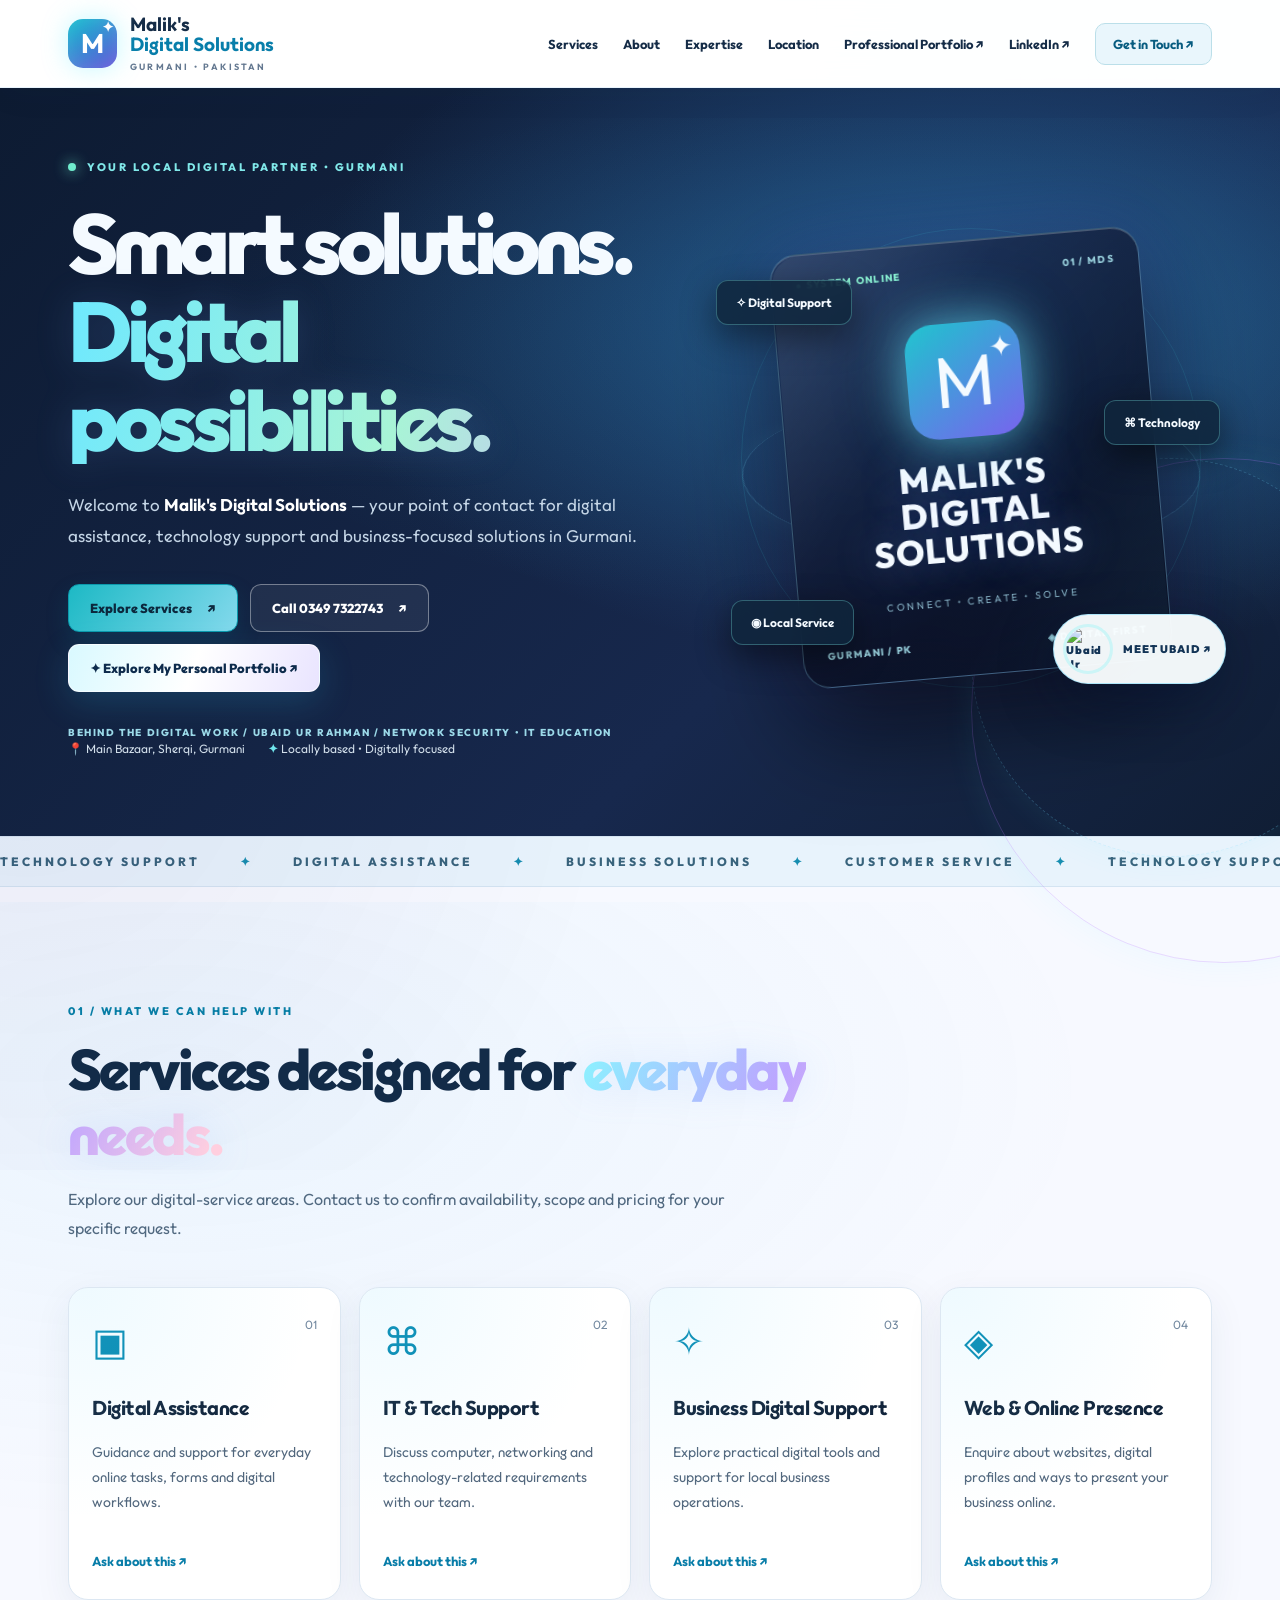
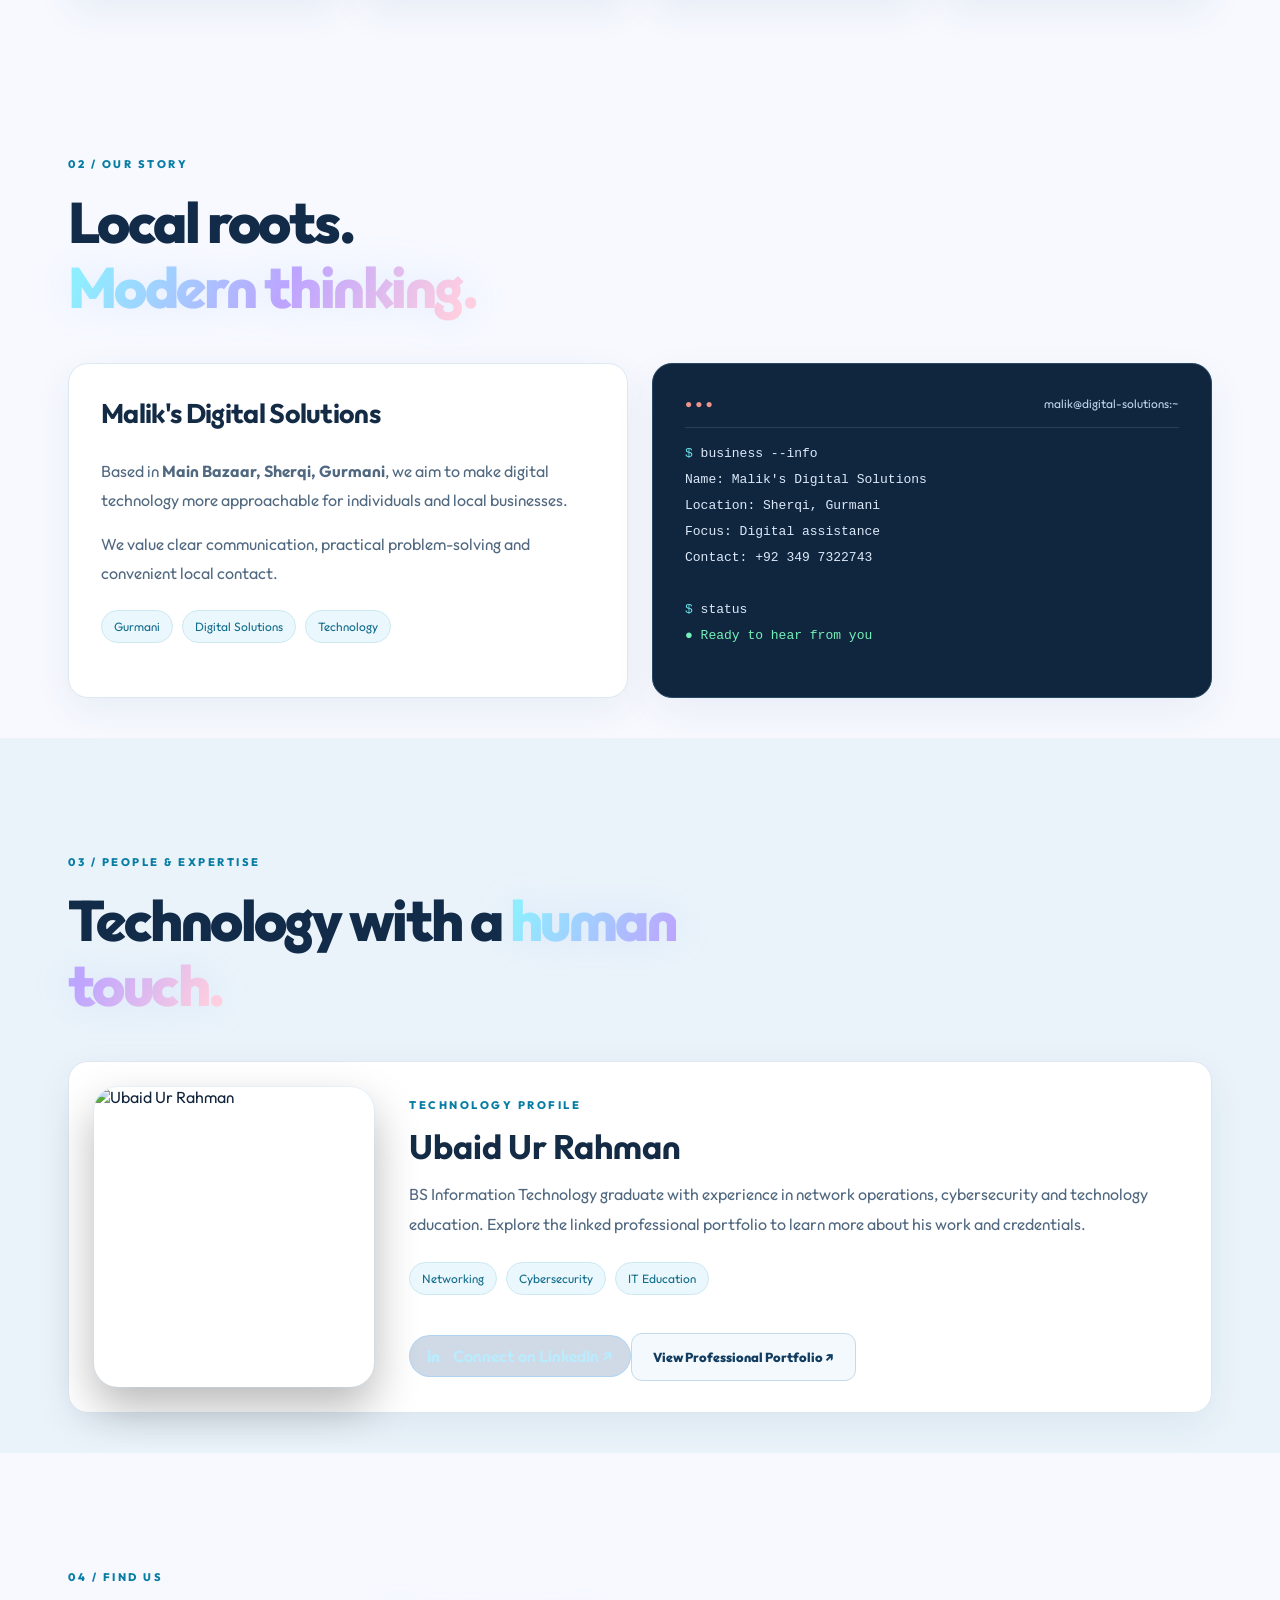
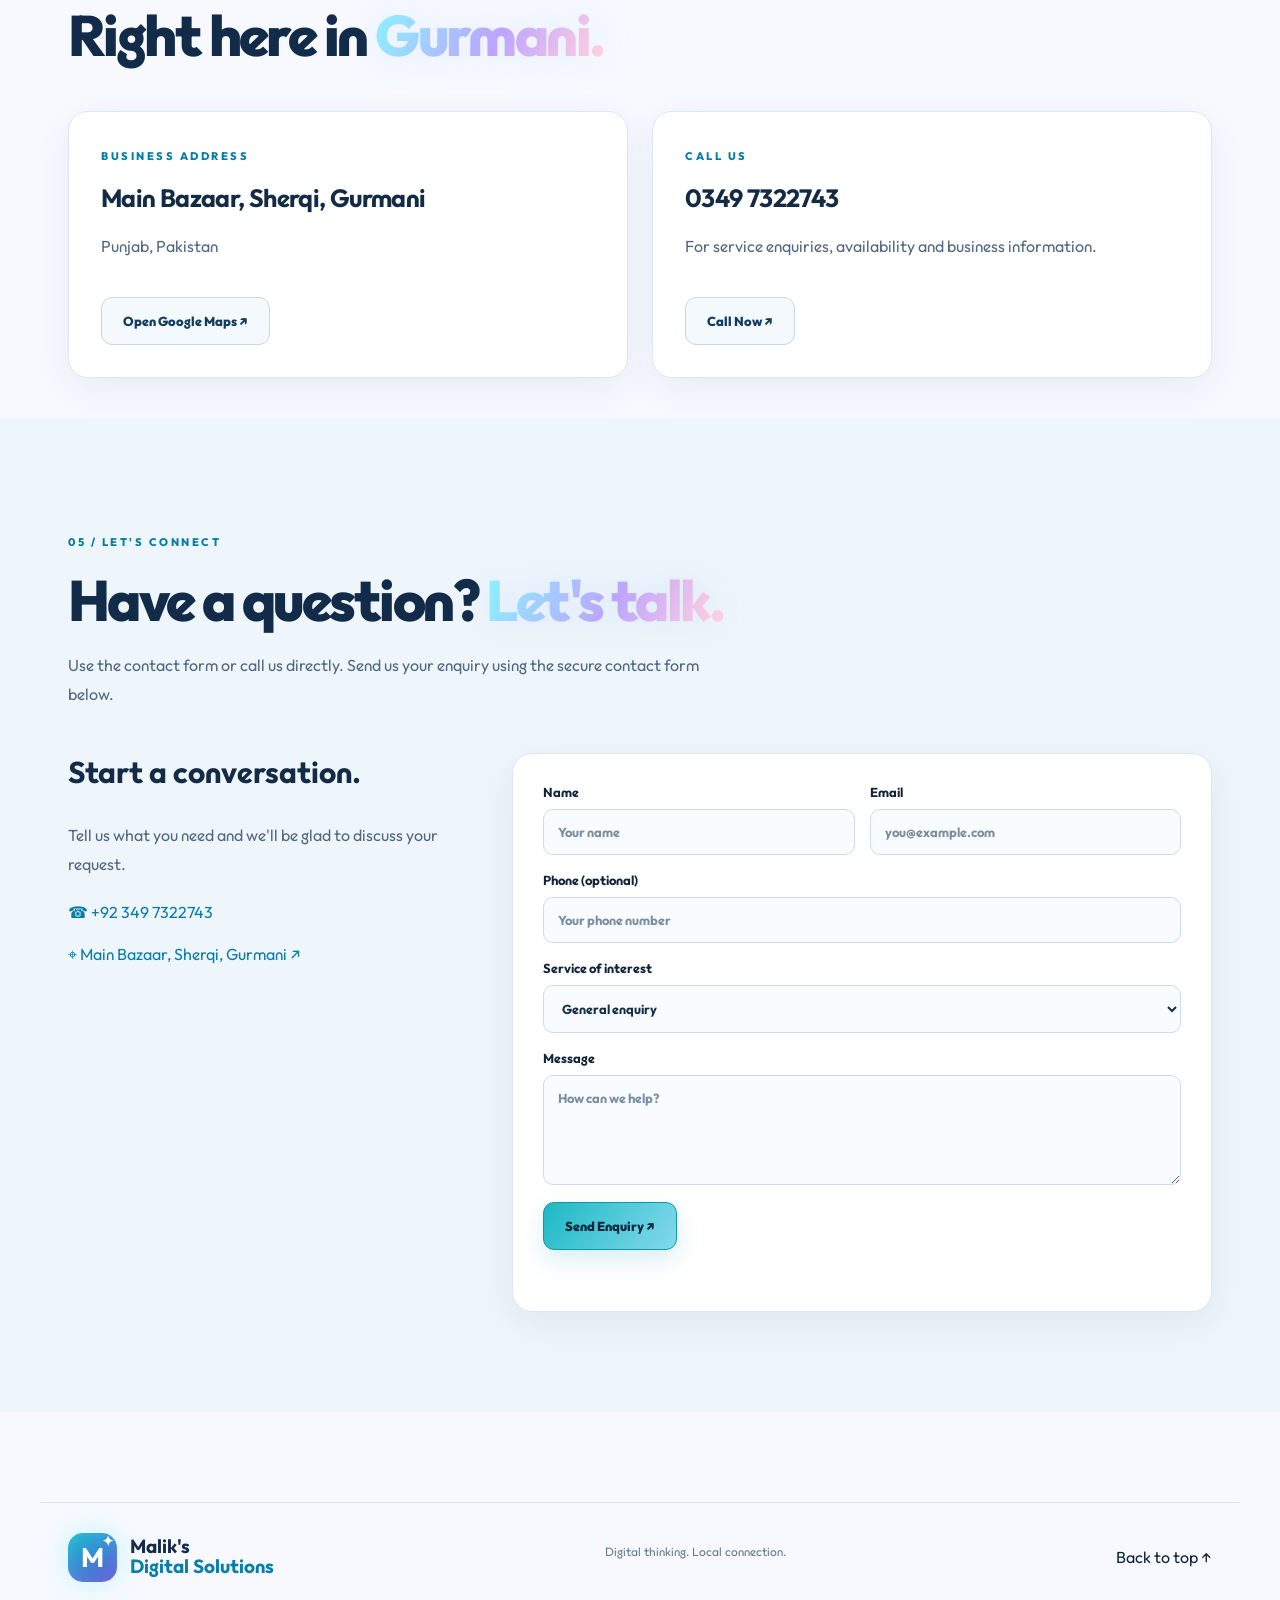
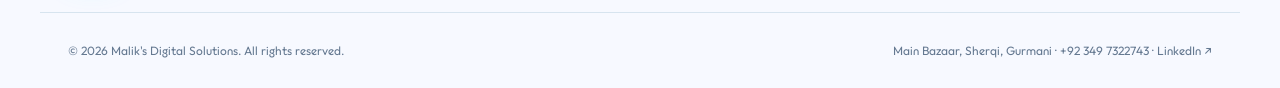
==== index.html @ e6561de6 "Add files via upload" ====
<!DOCTYPE html>
<html lang="en"><head><meta charset="utf-8"/><meta content="width=device-width,initial-scale=1" name="viewport"/><meta content="#07111e" name="theme-color"/><meta content="Malik’s Digital Solutions — digital services and technology support in Main Bazaar, Sherqi, Gurmani, Pakistan." name="description"/><title>Malik’s Digital Solutions | Gurmani</title><link href="https://fonts.googleapis.com" rel="preconnect"/><link crossorigin="" href="https://fonts.gstatic.com" rel="preconnect"/><link href="https://fonts.googleapis.com/css2?family=DM+Sans:wght@400;500;600;700;800&amp;family=Outfit:wght@400;500;600;700;800;900&amp;display=swap" rel="stylesheet"/><link href="style.css" rel="stylesheet"/><link as_="image" href="portfolio/assets/profile.jpg" rel="preload"/></head><body><canvas aria-hidden="true" id="particles"></canvas><div aria-hidden="true" class="glow"></div><header class="top"><a class="brand" href="#home"><span class="brand-icon">M<span>✦</span></span><span>Malik's <b>Digital Solutions</b><small>GURMANI • PAKISTAN</small></span></a><button aria-expanded="false" aria-label="Toggle menu" class="hamb">☰</button><nav id="nav"><a href="#services">Services</a><a href="#about">About</a><a href="#work">Expertise</a><a href="#location">Location</a><a href="portfolio/index.html">Professional Portfolio ↗</a><a href="https://www.linkedin.com/in/ubaid-malik-2ab36b353/" rel="noopener noreferrer" target="_blank">LinkedIn ↗</a><a class="navbutton" href="#contact">Get in Touch ↗</a></nav></header><main><section class="hero wrap" id="home"><div class="hero-copy reveal"><div class="eyebrow"><i></i> YOUR LOCAL DIGITAL PARTNER • GURMANI</div><h1>Smart solutions.<br/><em>Digital possibilities.</em></h1><p>Welcome to <strong>Malik's Digital Solutions</strong> — your point of contact for digital assistance, technology support and business-focused solutions in Gurmani.</p><div class="actions"><a class="btn primary" href="#services">Explore Services <span>↗</span></a><a class="btn secondary" href="tel:+923497322743">Call 0349 7322743 <span>↗</span></a><a class="btn portfolio-cta" href="portfolio/index.html">✦ Explore My Personal Portfolio ↗</a></div><div class="hero-portfolio-note">BEHIND THE DIGITAL WORK  /  UBAID UR RAHMAN  /  NETWORK SECURITY • IT EDUCATION</div><div class="hero-meta"><span><b>📍</b> Main Bazaar, Sherqi, Gurmani</span><span><b>✦</b> Locally based • Digitally focused</span></div></div><div class="visual reveal"><div aria-hidden="true" class="orbit orbit-a"></div><div aria-hidden="true" class="orbit orbit-b"></div><div aria-hidden="true" class="orbit orbit-c"></div><div class="orb orb-one"></div><div class="orb orb-two"></div><div class="holo tilt"><div class="holo-top"><span>● SYSTEM ONLINE</span><span>01 / MDS</span></div><div class="holo-center"><div class="holo-logo">M<span>✦</span></div><h2>MALIK'S<br/>DIGITAL<br/>SOLUTIONS</h2><p>CONNECT • CREATE • SOLVE</p></div><div class="holo-bottom"><span>GURMANI / PK</span><span>◈ DIGITAL FIRST</span></div></div><div class="float-chip chip-one">✧ Digital Support</div><div class="float-chip chip-two">⌘ Technology</div><div class="float-chip chip-three">◉ Local Service</div><a class="profile-float" href="portfolio/index.html"><img alt="Ubaid Ur Rahman — personal portfolio" src="portfolio/assets/profile.jpg"/><span>MEET UBAID  ↗</span></a></div></section><section aria-label="Focus areas" class="marquee"><div>TECHNOLOGY SUPPORT <span>✦</span> DIGITAL ASSISTANCE <span>✦</span> BUSINESS SOLUTIONS <span>✦</span> CUSTOMER SERVICE <span>✦</span> TECHNOLOGY SUPPORT <span>✦</span> DIGITAL ASSISTANCE <span>✦</span></div></section><section class="wrap section" id="services"><div class="section-head reveal"><span class="kicker">01 / WHAT WE CAN HELP WITH</span><h2>Services designed for <em>everyday needs.</em></h2><p>Explore our digital-service areas. Contact us to confirm availability, scope and pricing for your specific request.</p></div><div class="cards"><article class="glass card reveal tilt"><span class="service-icon">▣</span><span class="num">01</span><h3>Digital Assistance</h3><p>Guidance and support for everyday online tasks, forms and digital workflows.</p><a href="#contact">Ask about this ↗</a></article><article class="glass card reveal tilt"><span class="service-icon">⌘</span><span class="num">02</span><h3>IT &amp; Tech Support</h3><p>Discuss computer, networking and technology-related requirements with our team.</p><a href="#contact">Ask about this ↗</a></article><article class="glass card reveal tilt"><span class="service-icon">✧</span><span class="num">03</span><h3>Business Digital Support</h3><p>Explore practical digital tools and support for local business operations.</p><a href="#contact">Ask about this ↗</a></article><article class="glass card reveal tilt"><span class="service-icon">◈</span><span class="num">04</span><h3>Web &amp; Online Presence</h3><p>Enquire about websites, digital profiles and ways to present your business online.</p><a href="#contact">Ask about this ↗</a></article></div></section><section class="wrap section about" id="about"><div class="section-head reveal"><span class="kicker">02 / OUR STORY</span><h2>Local roots.<br/><em>Modern thinking.</em></h2></div><div class="about-grid"><div class="glass panel reveal"><h3>Malik's Digital Solutions</h3><p>Based in <strong>Main Bazaar, Sherqi, Gurmani</strong>, we aim to make digital technology more approachable for individuals and local businesses.</p><p>We value clear communication, practical problem-solving and convenient local contact.</p><div class="tags"><span>Gurmani</span><span>Digital Solutions</span><span>Technology</span></div></div><div class="glass terminal reveal"><div class="terminal-head"><span>● ● ●</span><span>malik@digital-solutions:~</span></div><pre><span>$</span> business --info
Name: Malik's Digital Solutions
Location: Sherqi, Gurmani
Focus: Digital assistance
Contact: +92 349 7322743

<span>$</span> status
<span class="green">● Ready to hear from you</span></pre></div></div></section><section class="wrap section" id="work"><div class="section-head reveal"><span class="kicker">03 / PEOPLE &amp; EXPERTISE</span><h2>Technology with a <em>human touch.</em></h2></div><div class="founder glass reveal"><div class="founder-photo"><img alt="Ubaid Ur Rahman" loading="lazy" src="portfolio/assets/profile.jpg"/></div><div><span class="kicker">TECHNOLOGY PROFILE</span><h3>Ubaid Ur Rahman</h3><p>BS Information Technology graduate with experience in network operations, cybersecurity and technology education. Explore the linked professional portfolio to learn more about his work and credentials.</p><div class="tags"><span>Networking</span><span>Cybersecurity</span><span>IT Education</span></div><a aria-label="Visit Ubaid Malik on LinkedIn" class="social-pill" href="https://www.linkedin.com/in/ubaid-malik-2ab36b353/" rel="noopener noreferrer" target="_blank">in <span>Connect on LinkedIn ↗</span></a><a class="btn secondary" href="portfolio/index.html">View Professional Portfolio ↗</a></div></div></section><section class="wrap section" id="location"><div class="section-head reveal"><span class="kicker">04 / FIND US</span><h2>Right here in <em>Gurmani.</em></h2></div><div class="location-grid"><div class="glass location-card reveal"><span class="kicker">BUSINESS ADDRESS</span><h3>Main Bazaar, Sherqi, Gurmani</h3><p>Punjab, Pakistan</p><a class="btn secondary" href="https://www.google.com/maps/search/?api=1&amp;query=Malik%27s+Digital+Solutions+Main+Bazaar+Sherqi+Gurmani" rel="noopener" target="_blank">Open Google Maps ↗</a></div><div class="glass location-card reveal"><span class="kicker">CALL US</span><h3>0349 7322743</h3><p>For service enquiries, availability and business information.</p><a class="btn secondary" href="tel:+923497322743">Call Now ↗</a></div></div></section><section class="wrap section" id="contact"><div class="section-head reveal"><span class="kicker">05 / LET'S CONNECT</span><h2>Have a question? <em>Let's talk.</em></h2><p>Use the contact form or call us directly. Send us your enquiry using the secure contact form below.</p></div><div class="contact-grid"><div class="contact-copy reveal"><h3>Start a conversation.</h3><p>Tell us what you need and we'll be glad to discuss your request.</p><a href="tel:+923497322743">☎ +92 349 7322743</a><a href="https://www.google.com/maps/search/?api=1&amp;query=Malik%27s+Digital+Solutions+Gurmani" rel="noopener" target="_blank">⌖ Main Bazaar, Sherqi, Gurmani ↗</a></div><form action="https://formspree.io/f/mnppjnwd" class="glass form reveal" id="contactForm" method="POST"><div class="form-grid"><label>Name<input maxlength="100" name="name" placeholder="Your name" required=""/></label><label>Email<input name="email" placeholder="you@example.com" required="" type="email"/></label></div><label>Phone (optional)<input autocomplete="tel" name="phone" placeholder="Your phone number" type="tel"/></label><label>Service of interest<select name="service"><option>General enquiry</option><option>Digital assistance</option><option>IT &amp; technology support</option><option>Business digital support</option><option>Web &amp; online presence</option></select></label><label>Message<textarea maxlength="5000" name="message" placeholder="How can we help?" required="" rows="5"></textarea></label><input autocomplete="off" class="trap" name="_gotcha" tabindex="-1"/><button class="btn primary" id="send" type="submit">Send Enquiry ↗</button><p aria-live="polite" id="status" role="status"></p></form></div></section></main><footer><div class="wrap footer-top"><a class="brand" href="#home"><span class="brand-icon">M<span>✦</span></span><span>Malik's <b>Digital Solutions</b></span></a><p>Digital thinking. Local connection.</p><a href="#home">Back to top ↑</a></div><div class="wrap footer-bottom"><span>© <span id="year"></span> Malik's Digital Solutions. All rights reserved.</span><span>Main Bazaar, Sherqi, Gurmani · +92 349 7322743 · <a href="https://www.linkedin.com/in/ubaid-malik-2ab36b353/" rel="noopener noreferrer" target="_blank">LinkedIn ↗</a></span></div></footer><script src="script.js"></script></body></html>
---- style.css ----
*{box-sizing:border-box}html{scroll-behavior:smooth}body{margin:0;background:#070e1a;color:#ecf6ff;font-family:'DM Sans',sans-serif;overflow-x:hidden}a{color:inherit;text-decoration:none}button,input,textarea,select{font:inherit}h1,h2,h3,p{margin-top:0}h1,h2,h3,.brand{font-family:'Space Grotesk',sans-serif}em{font-style:normal;color:#6ee8ee}::selection{background:#27bac7;color:#07111b}.wrap{max-width:1200px;margin:auto;padding-left:28px;padding-right:28px}#particles{position:fixed;inset:0;pointer-events:none;z-index:-1}.glow{position:fixed;inset:-30%;z-index:-2;pointer-events:none;background:radial-gradient(circle at 72% 30%,#1b527333,transparent 32%),radial-gradient(circle at 20% 70%,#3a287333,transparent 32%)}.top{height:88px;display:flex;align-items:center;justify-content:space-between;padding:0 max(28px,calc((100vw - 1144px)/2));position:sticky;top:0;z-index:20;background:#070e1be8;backdrop-filter:blur(18px);border-bottom:1px solid #ffffff12}.brand{display:flex;align-items:center;gap:13px;font-size:19px;line-height:1.05;font-weight:700}.brand b{display:block;color:#71e6ee}.brand small{display:block;font-size:9px;letter-spacing:2.2px;color:#91a5b6;margin-top:7px}.brand-icon{display:grid;place-items:center;position:relative;width:49px;height:49px;border-radius:15px;background:linear-gradient(145deg,#11bdce,#6355d9);font-size:27px;color:#fff;box-shadow:0 10px 32px #0bcbd533}.brand-icon span{position:absolute;right:3px;top:1px;font-size:14px}nav{display:flex;align-items:center;gap:25px;font-size:13px;font-weight:700;color:#c5d3e5}nav a:hover,.footer-top>a:hover{color:#70e6ed}.navbutton{background:#1b3649;padding:12px 17px;border:1px solid #3a6674;border-radius:10px}.hamb{display:none;background:transparent;border:1px solid #335064;color:#fff;padding:8px 12px;border-radius:8px}.hero{min-height:720px;display:grid;grid-template-columns:1.12fr .88fr;align-items:center;gap:50px;padding-top:72px;padding-bottom:80px;position:relative}.eyebrow,.kicker{font-size:11px;letter-spacing:2.5px;font-weight:800;color:#6fe2eb}.eyebrow{display:flex;align-items:center;gap:11px}.eyebrow i{height:8px;width:8px;background:#70edce;border-radius:50%;box-shadow:0 0 14px #70edce;animation:pulse 2s infinite}h1{font-size:clamp(48px,6vw,88px);line-height:1.05;letter-spacing:-4px;margin:25px 0}h1 em{display:inline-block;background:linear-gradient(90deg,#7ee9ed,#aa93ff);color:transparent;background-clip:text}.hero-copy>p{max-width:580px;font-size:17px;line-height:1.9;color:#aebdd0}.hero-copy strong{color:#e8faff}.actions{display:flex;gap:13px;flex-wrap:wrap;margin:32px 0}.btn{display:inline-flex;align-items:center;justify-content:center;gap:15px;padding:15px 21px;border-radius:11px;font-size:13px;font-weight:800;transition:.25s;cursor:pointer}.btn:hover{transform:translateY(-4px)}.primary{border:1px solid #51f0e9;background:linear-gradient(135deg,#53e5e8,#85b8ff);color:#061522;box-shadow:0 10px 30px #44e2ed24}.secondary{border:1px solid #44627d;background:#ffffff08;color:#e9f8ff}.hero-meta{display:flex;gap:23px;flex-wrap:wrap;font-size:12px;color:#9aafc2}.hero-meta b{color:#70e6ed}.visual{position:relative;min-height:515px;display:grid;place-items:center;perspective:1000px}.holo{width:min(370px,85%);min-height:435px;position:relative;z-index:2;background:linear-gradient(140deg,#173e52dd,#11182aee 60%,#1c2255aa);border:1px solid #75dce866;border-radius:27px;box-shadow:0 30px 90px #0009,0 0 80px #17c8db16,inset 0 0 50px #4bdce310;transform:rotate(-5deg);transition:transform .15s;overflow:hidden}.holo:after{content:'';position:absolute;inset:0;background:linear-gradient(110deg,transparent 20%,#ffffff08 45%,transparent 65%);pointer-events:none}.holo-top,.holo-bottom{display:flex;justify-content:space-between;padding:24px;font-size:10px;font-weight:800;letter-spacing:1.3px;color:#94cbd8}.holo-top span:first-child{color:#83efcf}.holo-center{text-align:center;padding:20px}.holo-logo{width:115px;height:115px;border-radius:28px;margin:0 auto 20px;background:linear-gradient(145deg,#1dc4ce,#7863ee);font-size:72px;display:grid;place-items:center;position:relative;box-shadow:0 0 60px #4ccbd544}.holo-logo span{position:absolute;font-size:29px;top:8px;right:7px}.holo-center h2{font-size:35px;line-height:1.03;letter-spacing:1px}.holo-center p{font-size:10px;letter-spacing:2.6px;color:#89b5c9}.holo-bottom{position:absolute;bottom:0;width:100%}.orb{position:absolute;width:460px;height:460px;border:1px solid #40d3df25;border-radius:50%;animation:spin 30s linear infinite}.orb-two{width:340px;height:340px;border-style:dashed;animation-direction:reverse}.float-chip{position:absolute;z-index:3;padding:14px 19px;border-radius:12px;border:1px solid #7ce9e54f;background:#10263cd9;backdrop-filter:blur(12px);font-size:12px;font-weight:700;box-shadow:0 12px 35px #0007;animation:float 5s ease-in-out infinite}.chip-one{left:-15px;top:80px}.chip-two{right:-8px;top:200px;animation-delay:1s}.chip-three{left:0;bottom:70px;animation-delay:2s}.marquee{overflow:hidden;background:#0e2733;border-top:1px solid #2a5a66;border-bottom:1px solid #2a5a66;white-space:nowrap;color:#a8d7dd}.marquee div{padding:17px 0;display:inline-block;font-size:12px;font-weight:800;letter-spacing:3px;animation:marquee 25s linear infinite}.marquee span{color:#72e3eb;margin:0 35px}.section{padding-top:112px;padding-bottom:40px;scroll-margin-top:95px}.section-head{max-width:760px;margin-bottom:43px}.section-head h2{font-size:clamp(34px,4.6vw,57px);line-height:1.14;letter-spacing:-2px;margin:18px 0}.section-head>p,.panel p,.founder p,.location-card p,.contact-copy p{color:#a9bdd1;line-height:1.85}.glass{background:linear-gradient(145deg,#17273bba,#0e192bcf);border:1px solid #ffffff17;box-shadow:0 14px 50px #0004;border-radius:20px}.cards{display:grid;grid-template-columns:repeat(4,1fr);gap:18px}.card{padding:29px 23px;min-height:290px;transition:transform .2s,border-color .2s}.card:hover{border-color:#64e2e8aa}.service-icon{font-size:38px;color:#6ee4ea}.num{float:right;color:#648094;font-size:12px}.card h3{margin-top:30px;font-size:20px}.card p{color:#a5b9ca;font-size:14px;line-height:1.75;min-height:96px}.card a{color:#7ce4ed;font-size:13px;font-weight:700}.about-grid,.location-grid,.contact-grid{display:grid;grid-template-columns:1fr 1fr;gap:24px}.panel,.terminal,.location-card{padding:32px}.panel h3{font-size:27px}.tags{display:flex;gap:9px;flex-wrap:wrap;margin:22px 0}.tags span{padding:8px 12px;background:#4bcfd014;border:1px solid #51d7d72a;border-radius:99px;color:#8de3e7;font-size:12px}.terminal{overflow:hidden}.terminal-head{display:flex;justify-content:space-between;color:#90b1c4;font-size:12px;border-bottom:1px solid #ffffff1c;padding-bottom:16px}.terminal-head span:first-child{color:#ed938c}.terminal pre{white-space:pre-wrap;font-size:13px;line-height:2;color:#c2d2e2}.terminal pre span{color:#67dfe6}.terminal pre .green{color:#75f0b8}.founder{display:grid;grid-template-columns:280px 1fr;gap:35px;padding:25px;align-items:center}.founder-photo{height:300px;border-radius:15px;overflow:hidden}.founder-photo img{width:100%;height:100%;object-fit:cover;object-position:center 28%}.founder h3{font-size:34px;margin:12px 0}.founder .btn{margin-top:12px}.location-card h3{font-size:25px;margin:18px 0}.location-card .btn{margin-top:20px}.contact-grid{grid-template-columns:.75fr 1.25fr}.contact-copy h3{font-size:30px}.contact-copy a{display:block;color:#85e7eb;margin:22px 0;overflow-wrap:anywhere}.form{padding:30px}.form-grid{display:grid;grid-template-columns:1fr 1fr;gap:15px}.form label{display:block;font-size:13px;font-weight:700;margin-bottom:17px}.form input,.form select,.form textarea{display:block;width:100%;background:#0a1727;border:1px solid #395066;border-radius:10px;color:#fff;padding:14px;margin-top:9px;outline:none}.form input:focus,.form select:focus,.form textarea:focus{border-color:#70e5eb}.form .trap{display:none}#status{font-size:13px;color:#8fe9e6;min-height:18px}.footer-top,.footer-bottom{display:flex;justify-content:space-between;align-items:center;gap:25px;padding-top:30px;padding-bottom:30px}.footer-top{margin-top:90px;border-top:1px solid #ffffff20}.footer-top p,.footer-bottom{font-size:12px;color:#8ea2b8}.footer-bottom{border-top:1px solid #ffffff12}.reveal{opacity:0;transform:translateY(28px);transition:opacity .8s,transform .8s}.reveal.visible{opacity:1;transform:translateY(0)}@keyframes pulse{50%{opacity:.4;box-shadow:0 0 25px #6ef}}@keyframes spin{to{transform:rotate(360deg)}}@keyframes float{50%{transform:translateY(-16px)}}@keyframes marquee{to{transform:translateX(-50%)}}@media(max-width:1080px){nav{gap:13px;font-size:12px}.cards{grid-template-columns:repeat(2,1fr)}.hero{gap:20px}.hero h1{font-size:60px}}@media(max-width:780px){.top{height:75px;padding:0 20px}.hamb{display:block}nav{display:none;position:absolute;top:75px;left:0;right:0;background:#0b1a2b;padding:22px;flex-direction:column;align-items:stretch;border-bottom:1px solid #3b5a6b}nav.open{display:flex}.hero{grid-template-columns:1fr;padding-top:60px;min-height:auto}.hero h1{font-size:clamp(44px,10vw,65px);letter-spacing:-2px}.visual{min-height:500px}.about-grid,.contact-grid,.location-grid{grid-template-columns:1fr}.founder{grid-template-columns:1fr}.founder-photo{max-width:360px}.footer-top,.footer-bottom{flex-wrap:wrap}.section{padding-top:85px}.float-chip{font-size:10px}}@media(max-width:480px){.wrap{padding-left:19px;padding-right:19px}.cards,.form-grid{grid-template-columns:1fr}.hero{padding-bottom:30px}.visual{min-height:420px}.holo{min-height:365px}.holo-logo{height:85px;width:85px;font-size:50px}.holo-center h2{font-size:29px}.orb{width:320px;height:320px}.orb-two{width:260px;height:260px}.float-chip{padding:9px}.chip-one{left:0}.chip-two{right:0}.section-head h2{letter-spacing:-1px}.form{padding:20px}}@media(prefers-reduced-motion:reduce){*,*:before,*:after{animation:none!important;scroll-behavior:auto!important;transition:none!important}.reveal{opacity:1;transform:none}}
/* 2026 visual refinement: luminous depth, fluid type, accessible motion */
:root{--electric:#5cf5ff;--violet:#a48bff;--gold:#ffd79c}
html{scroll-padding-top:100px}body{background:radial-gradient(ellipse 85% 50% at 52% -15%,#24386b 0%,transparent 75%),radial-gradient(ellipse 40% 35% at 100% 25%,#1c1643 0%,transparent 95%),#050915;color:#eaf4ff;font-family:'DM Sans',sans-serif;overflow-x:hidden}
body:before{content:'';position:fixed;inset:0;pointer-events:none;z-index:-1;opacity:.24;background-image:linear-gradient(rgba(122,170,255,.12) 1px,transparent 1px),linear-gradient(90deg,rgba(122,170,255,.12) 1px,transparent 1px);background-size:68px 68px;mask-image:linear-gradient(to bottom,#000,transparent 92%)}
h1,h2,h3,.brand{font-family:'Outfit','Space Grotesk',sans-serif}h1,h2{font-weight:800;letter-spacing:-.055em}.hero h1{font-size:clamp(3.3rem,6.6vw,7rem);line-height:1.02}.hero h1 em,.section-head h2 em{background:linear-gradient(115deg,#8eeeff 5%,#bda4ff 54%,#ffcfdf 95%);background-clip:text;-webkit-background-clip:text;color:transparent;font-style:normal;filter:drop-shadow(0 0 18px rgba(112,167,255,.16))}
.top{background:rgba(6,10,27,.67);border-bottom:1px solid rgba(176,210,255,.13);backdrop-filter:blur(26px);-webkit-backdrop-filter:blur(26px)}.brand-icon{box-shadow:0 0 26px rgba(90,237,255,.35),inset 0 0 18px rgba(255,255,255,.12)}
.glass,.holo{background:linear-gradient(145deg,rgba(30,43,83,.68),rgba(8,13,33,.82) 68%);border:1px solid rgba(178,202,255,.19);box-shadow:0 24px 80px rgba(0,0,0,.33),inset 0 1px rgba(255,255,255,.1);backdrop-filter:blur(20px)}
.holo{position:relative;transform-style:preserve-3d;box-shadow:0 42px 100px rgba(0,0,0,.6),0 0 80px rgba(105,82,240,.17),inset 0 1px rgba(255,255,255,.22);border:1px solid rgba(148,224,255,.33)}.holo:after{content:'';position:absolute;inset:1px;border-radius:inherit;pointer-events:none;background:linear-gradient(125deg,rgba(255,255,255,.09),transparent 35%,transparent 68%,rgba(111,240,255,.06))}.holo-logo{filter:drop-shadow(0 0 20px rgba(107,222,255,.55))}.holo-center h2{text-shadow:0 0 40px rgba(127,169,255,.35)}
.visual{isolation:isolate;perspective:1000px}.orbit{position:absolute;left:50%;top:50%;width:min(93%,510px);aspect-ratio:1;border:1px solid rgba(115,219,255,.24);border-radius:50%;pointer-events:none;z-index:-1;box-shadow:0 0 32px rgba(92,245,255,.07);animation:orbit-spin 22s linear infinite}.orbit-a{transform:translate(-50%,-50%) rotateX(70deg) rotate(-25deg)}.orbit-b{width:min(105%,600px);border-color:rgba(179,125,255,.25);animation-duration:31s;animation-direction:reverse}.orbit-c{width:min(83%,450px);border-style:dashed;animation-duration:17s}@keyframes orbit-spin{from{rotate:0deg}to{rotate:360deg}}
.btn,.navbutton{transition:transform .25s ease,box-shadow .25s ease,background .25s ease}.btn:hover,.navbutton:hover{transform:translateY(-4px);box-shadow:0 16px 38px rgba(81,154,255,.26)}.btn.primary{background:linear-gradient(110deg,#6defff,#9297ff 55%,#b78cff);color:#071020;font-weight:800;box-shadow:0 12px 36px rgba(109,188,255,.25)}
.card{position:relative;overflow:hidden;transition:transform .35s ease,border-color .35s ease,box-shadow .35s ease}.card:before{content:'';position:absolute;inset:0;pointer-events:none;background:radial-gradient(circle at 5% 0%,rgba(120,215,255,.12),transparent 57%)}.card:hover{border-color:rgba(117,224,255,.52);box-shadow:0 30px 70px rgba(4,8,28,.65),0 0 36px rgba(102,181,255,.12)}
.founder-photo{overflow:hidden;border-radius:24px;box-shadow:0 0 0 1px rgba(183,221,255,.25),0 20px 45px rgba(0,0,0,.28)}.founder-photo img{object-fit:cover;object-position:center 22%;transition:transform .6s ease}.founder-photo:hover img{transform:scale(1.055)}.social-pill{display:inline-flex;align-items:center;gap:13px;margin:18px 0 0;padding:10px 17px;border-radius:99px;border:1px solid rgba(135,202,255,.45);color:#b8ecff;text-decoration:none;background:rgba(24,72,135,.2);font-weight:800}.social-pill span{font-weight:600}.social-pill:hover{background:rgba(44,104,178,.34);box-shadow:0 0 28px rgba(77,160,255,.2)}
input,select,textarea{transition:border-color .2s ease,box-shadow .2s ease}input:focus-visible,select:focus-visible,textarea:focus-visible{outline:2px solid #86dfff;outline-offset:2px;box-shadow:0 0 0 5px rgba(97,189,255,.12)}a:focus-visible,button:focus-visible{outline:2px solid #9ef4ff;outline-offset:4px}::selection{background:#a6a0ff;color:#050915}
@media(max-width:760px){.hero h1{font-size:clamp(3rem,10vw,4.9rem)}.orbit{width:90%}.hero{overflow:hidden}.social-pill{margin-bottom:12px}}@media(prefers-reduced-motion:reduce){.orbit{animation:none!important}}

/* HYBRID EDITION — warm daylight surfaces + midnight-blue depth */
:root{color-scheme:light;--ink:#11243b;--paper:#f7f9ff;--muted-ink:#52677f;--accent:#087eaa}
body{background:#f7f9ff;color:var(--ink);font-family:'Outfit','DM Sans',sans-serif}
.top{background:rgba(255,255,255,.94);border-bottom:1px solid #dbe7f2;box-shadow:0 8px 35px #1734520a;backdrop-filter:blur(10px)}
.brand,.top nav{color:#152c47}.brand b{color:#087eaa}.brand small{color:#657991}
.top nav a:hover{color:#087eaa}.navbutton{background:#e9f6fc;border-color:#bbdfe9;color:#075c80}
.hero{color:#f4faff;background:radial-gradient(ellipse at 75% 30%,#23568b 0%,transparent 48%),linear-gradient(135deg,#0d1b32,#17284d 65%,#101e35);max-width:none;padding-left:max(28px,calc((100vw - 1144px)/2));padding-right:max(28px,calc((100vw - 1144px)/2));isolation:isolate}
.hero-copy>p{color:#c4d5e6}.hero-copy strong{color:#fff}.hero-meta{color:#d1deea}.eyebrow{color:#80e8e9}
.hero h1{letter-spacing:-.055em}.hero h1 em{background-image:linear-gradient(95deg,#8ef4e6,#c7b4ff);background-clip:text}
.hero .secondary{color:#fff;background:#ffffff10;border-color:#ffffff60}
#particles{opacity:.22;z-index:0}.glow{opacity:.3;z-index:0}.hero>*{z-index:1}
.marquee{background:#e8f3fc;border-color:#d4e4f2;color:#38637c}.marquee span{color:#168db0}
.section-head h2{color:#122b48;letter-spacing:-.045em}.section-head em{color:#087eaa}.kicker{color:#077da5}
.section-head>p,.panel p,.founder p,.location-card p,.contact-copy p{color:#516980}
.glass{background:#fff;border:1px solid #dce7f2;box-shadow:0 14px 40px #213e6310}
.card{box-shadow:0 12px 35px #1c466211}.card:hover{border-color:#3fb4d0}.card p{color:#52677d}.card a,.contact-copy a{color:#087da8}.num{color:#7389a0}.service-icon{color:#078bb2}
.panel h3,.founder h3,.location-card h3,.contact-copy h3{color:#142b45}
.tags span{background:#eaf7fc;border-color:#cce9f2;color:#126c8b}
.terminal{background:#10263f;border-color:#274863}.terminal pre{color:#dceafa}.terminal-head{color:#bdd4e9}
#work{background:#eaf3fa;max-width:none;padding-left:max(28px,calc((100vw - 1144px)/2));padding-right:max(28px,calc((100vw - 1144px)/2))}
#contact{background:#eef5fb;max-width:none;padding-left:max(28px,calc((100vw - 1144px)/2));padding-right:max(28px,calc((100vw - 1144px)/2));padding-bottom:100px}
.form input,.form select,.form textarea{background:#f9fcff;border-color:#cbdce9;color:#132d47}.form input::placeholder,.form textarea::placeholder{color:#7b8ea1}.form input:focus,.form textarea:focus,.form select:focus{border-color:#008ab5;box-shadow:0 0 0 3px #0ba1cf18}
.btn.primary{background:linear-gradient(125deg,#1db9c5,#83d9ec);border-color:#0b99ac;color:#0c283d;box-shadow:0 10px 25px #078ea826}
.btn.secondary{background:#f3f9fd;color:#123d60;border-color:#c6d9e8}.hero .btn.secondary{color:#fff;background:#ffffff10;border-color:#ffffff60}
.footer-top{border-color:#d7e4ef}.footer-top p,.footer-bottom{color:#657991}.footer-bottom{border-color:#d7e4ef}
.reveal{transition-duration:.5s}.holo,.float-chip{will-change:transform}
@media(max-width:780px){nav{background:#fff;border-color:#dbe7f2;color:#172c44;box-shadow:0 20px 35px #12263b20}.hamb{color:#12304a;border-color:#b6cfe1}.hero,#work,#contact{padding-left:20px;padding-right:20px}}
@media(prefers-reduced-motion:reduce){.reveal{opacity:1;transform:none}}

/* Premium hybrid 2026 polish — fast CSS-first effects */
:root{--lux-navy:#07162d;--lux-blue:#1265d8;--lux-mint:#5eead4;--lux-white:#f7fbff}
html{scroll-behavior:smooth}body{font-feature-settings:"ss01" on;-webkit-font-smoothing:antialiased}
.top{backdrop-filter:blur(18px);-webkit-backdrop-filter:blur(18px);border-bottom:1px solid rgba(125,188,242,.17)}
.hero{position:relative;isolation:isolate}.hero::before{content:"";position:absolute;inset:4% -5% auto;min-height:78%;z-index:-1;pointer-events:none;background:radial-gradient(ellipse at 72% 40%,rgba(49,194,232,.13),transparent 55%)}
.hero h1{letter-spacing:-.065em;line-height:1.045}.hero h1 em{background:linear-gradient(105deg,#6de8ff,#a8f4d6 55%,#d2b4ff);background-clip:text;-webkit-background-clip:text;color:transparent}
.hero-copy>p{max-width:570px;line-height:1.85}.actions{flex-wrap:wrap;gap:12px}.portfolio-cta{background:linear-gradient(110deg,#d9f9ff,#fff,#e9e4ff)!important;color:#0d2b4c!important;border:1px solid rgba(255,255,255,.65)!important;box-shadow:0 10px 35px rgba(46,192,241,.18);font-weight:800}
.portfolio-cta:hover{transform:translateY(-4px);box-shadow:0 17px 44px rgba(62,195,242,.28)}
.hero-portfolio-note{margin-top:18px;font-size:10px;font-weight:800;letter-spacing:.16em;color:#9bd9e8;line-height:1.7}
.profile-float{position:absolute;right:-3%;bottom:6%;display:flex;align-items:center;gap:10px;padding:9px 15px 9px 9px;background:rgba(250,254,255,.96);border:1px solid rgba(158,227,251,.8);border-radius:99px;box-shadow:0 18px 55px rgba(0,18,46,.35);z-index:6;color:#133456;font-size:11px;font-weight:900;letter-spacing:.08em;text-decoration:none;transition:transform .3s ease,box-shadow .3s ease}
.profile-float:hover{transform:translateY(-7px) rotate(-2deg);box-shadow:0 25px 60px rgba(12,99,158,.3)}.profile-float img{width:50px;height:50px;object-fit:cover;object-position:center 30%;border-radius:50%;border:3px solid #ccf5f7}
.section{scroll-margin-top:100px}.section-head h2{letter-spacing:-.045em}.section-head p{max-width:670px;line-height:1.85}
#services,#work,#contact{position:relative}#services:before,#work:before{content:"";position:absolute;inset:2% -5%;z-index:-1;background:radial-gradient(ellipse at 15% 25%,rgba(76,191,239,.065),transparent 58%);pointer-events:none}
.card,.panel,.location-card,.founder,.form{transition:transform .35s ease,box-shadow .35s ease,border-color .35s ease;box-shadow:0 12px 38px rgba(20,55,88,.065)}
.card:hover,.location-card:hover{transform:translateY(-8px);box-shadow:0 22px 54px rgba(17,74,116,.14);border-color:rgba(55,166,224,.38)}
.card h3,.panel h3,.location-card h3{letter-spacing:-.025em}.card p,.panel p,.location-card p{line-height:1.8}
input,textarea,select{transition:border-color .2s,box-shadow .2s}input:focus,textarea:focus,select:focus{outline:2px solid #58c9ed;outline-offset:2px}
.btn{transition:transform .22s,box-shadow .22s,background .22s}.btn:hover{transform:translateY(-3px)}
@media(max-width:900px){.profile-float{right:0;bottom:1%}.hero-portfolio-note{max-width:500px}}
@media(max-width:600px){.hero h1{letter-spacing:-.045em}.profile-float{right:1%;bottom:2%;padding:6px 10px 6px 6px;font-size:9px}.profile-float img{width:38px;height:38px}.hero-portfolio-note{font-size:9px;letter-spacing:.08em}}
@media(prefers-reduced-motion:reduce){*,*:before,*:after{animation-duration:.01ms!important;transition-duration:.01ms!important;scroll-behavior:auto!important}}
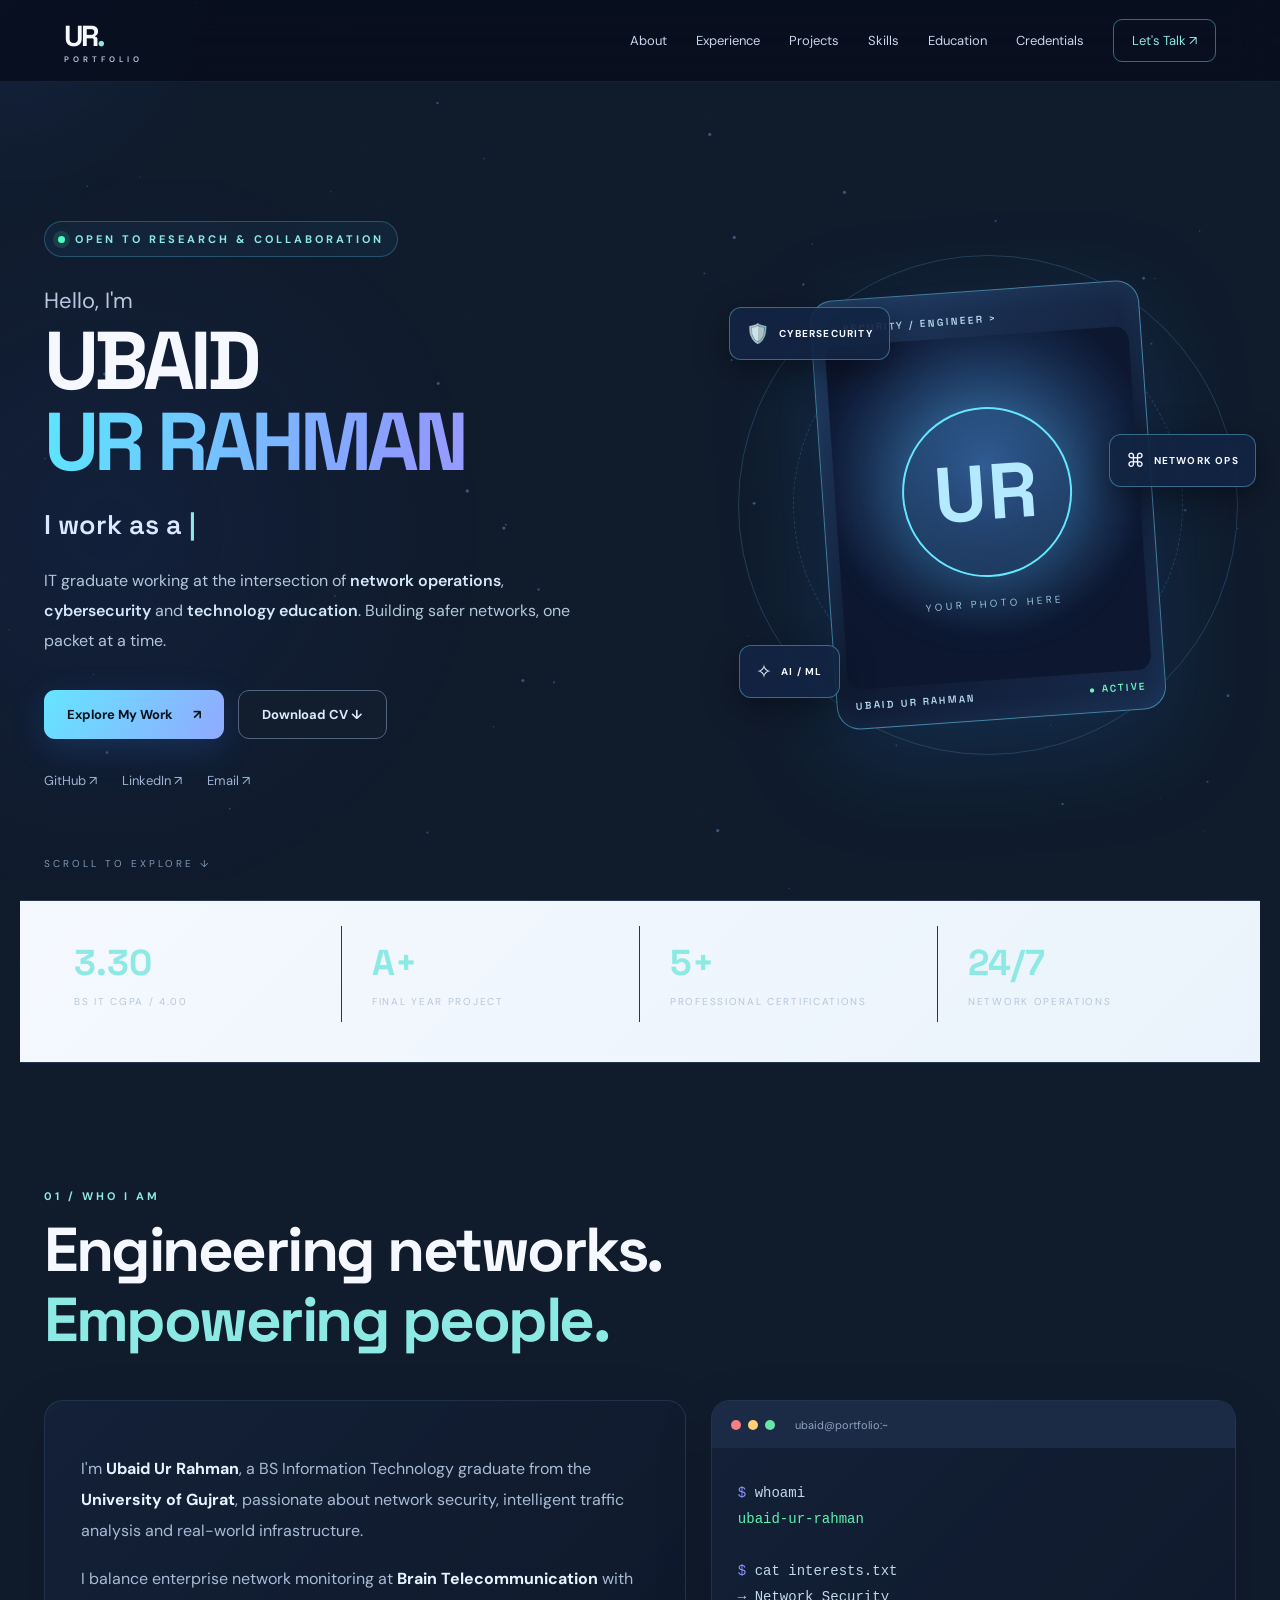
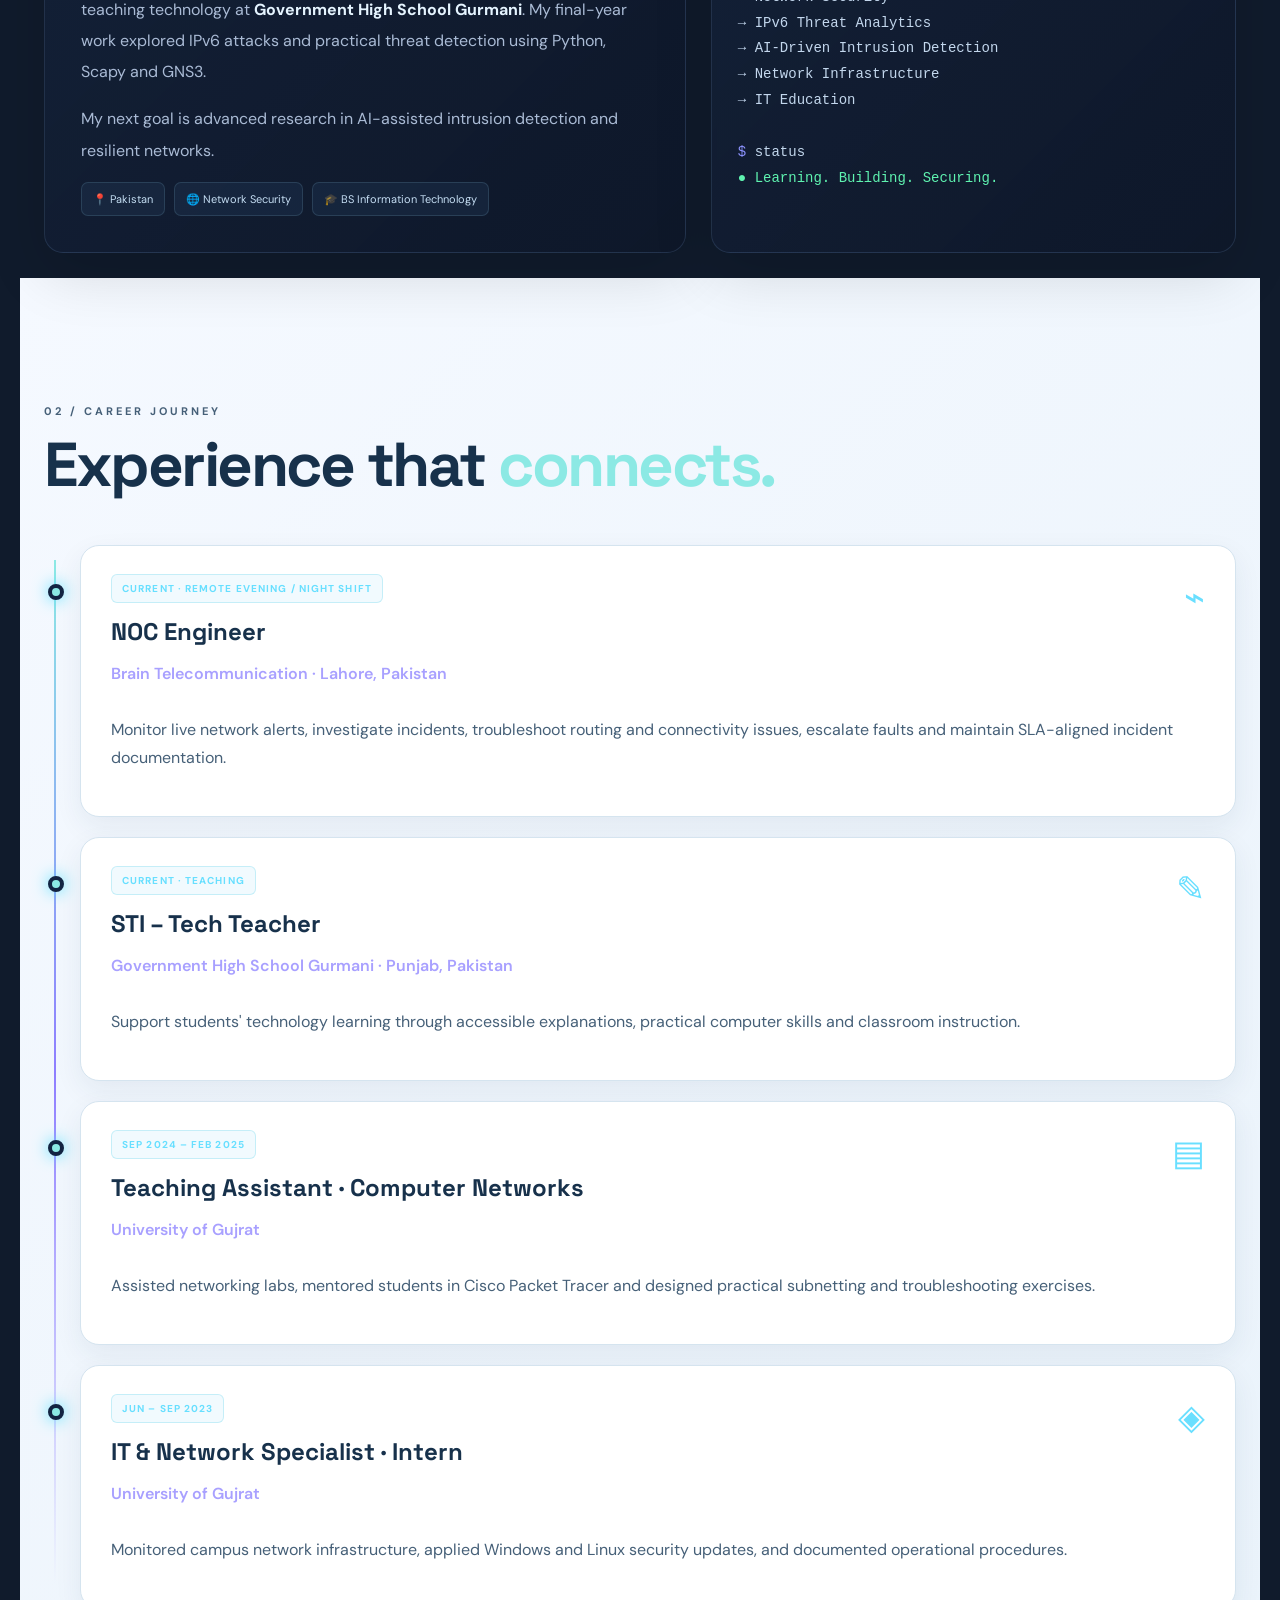
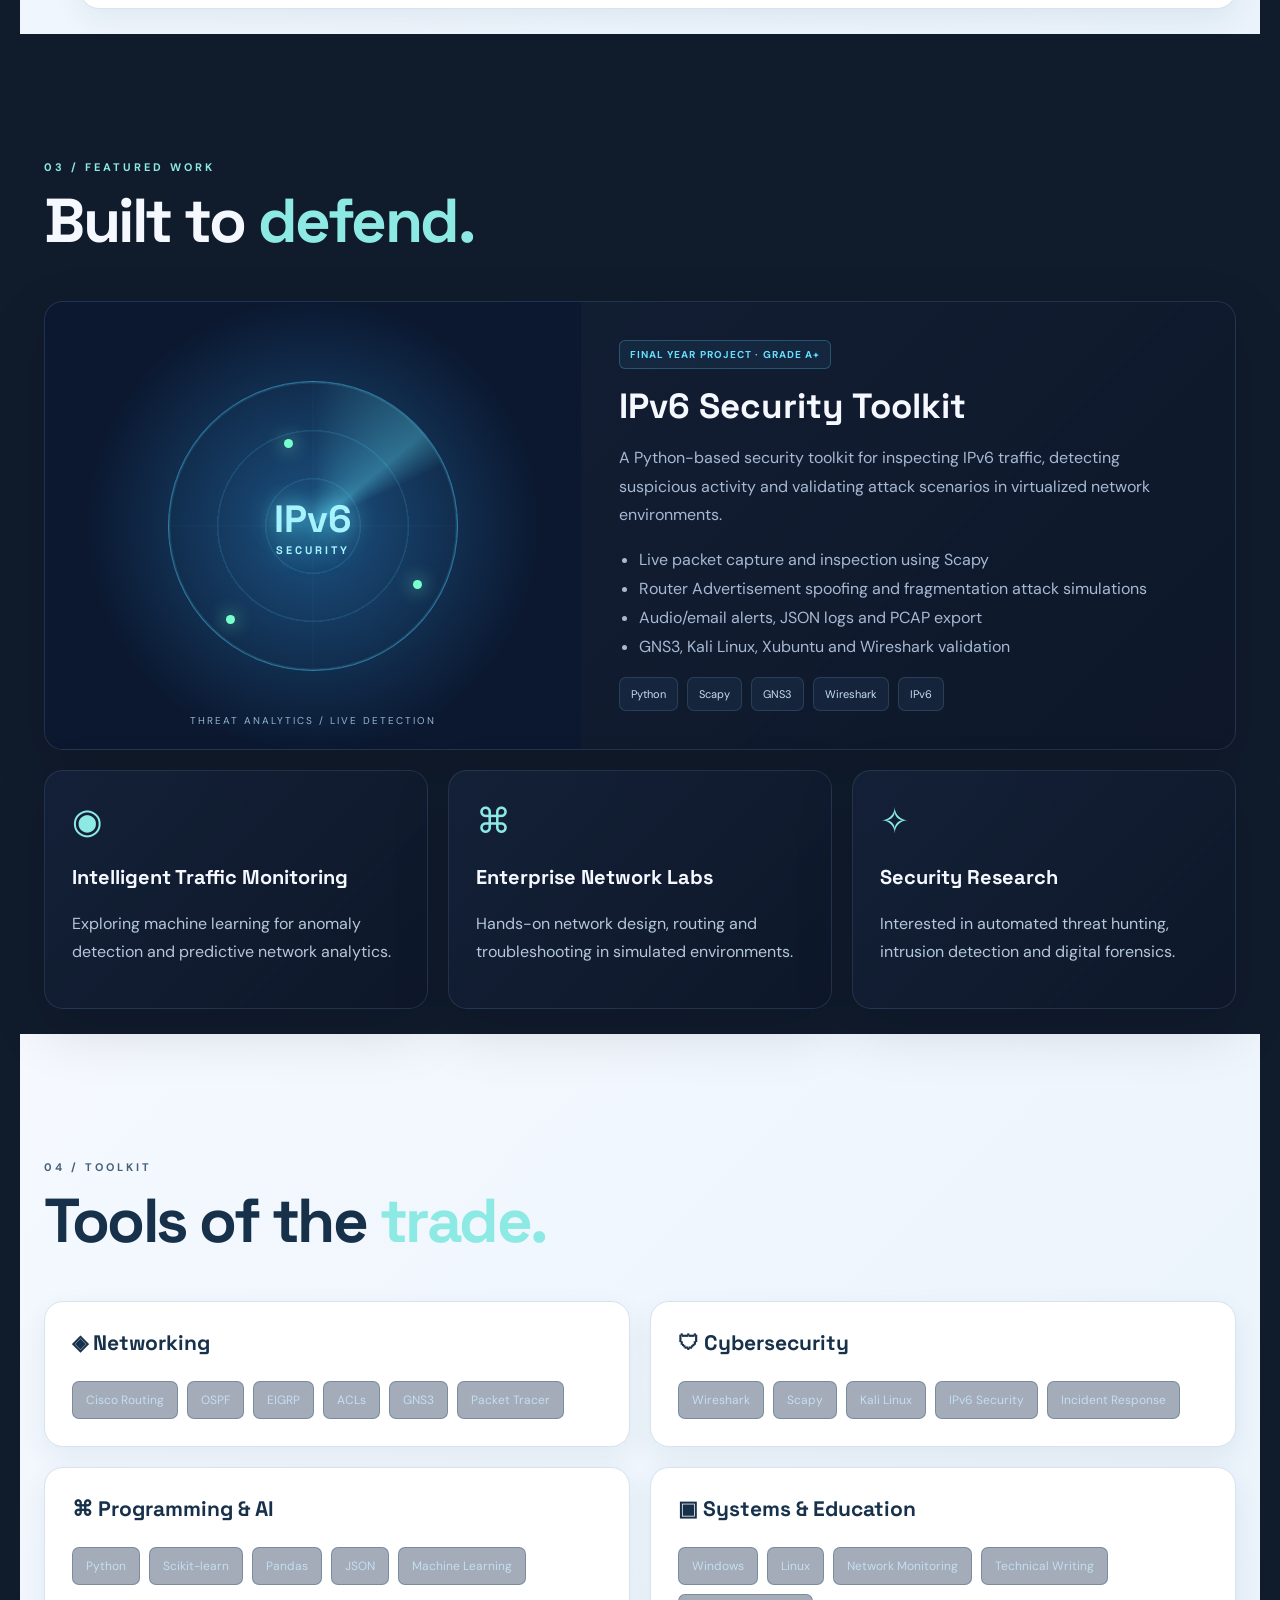
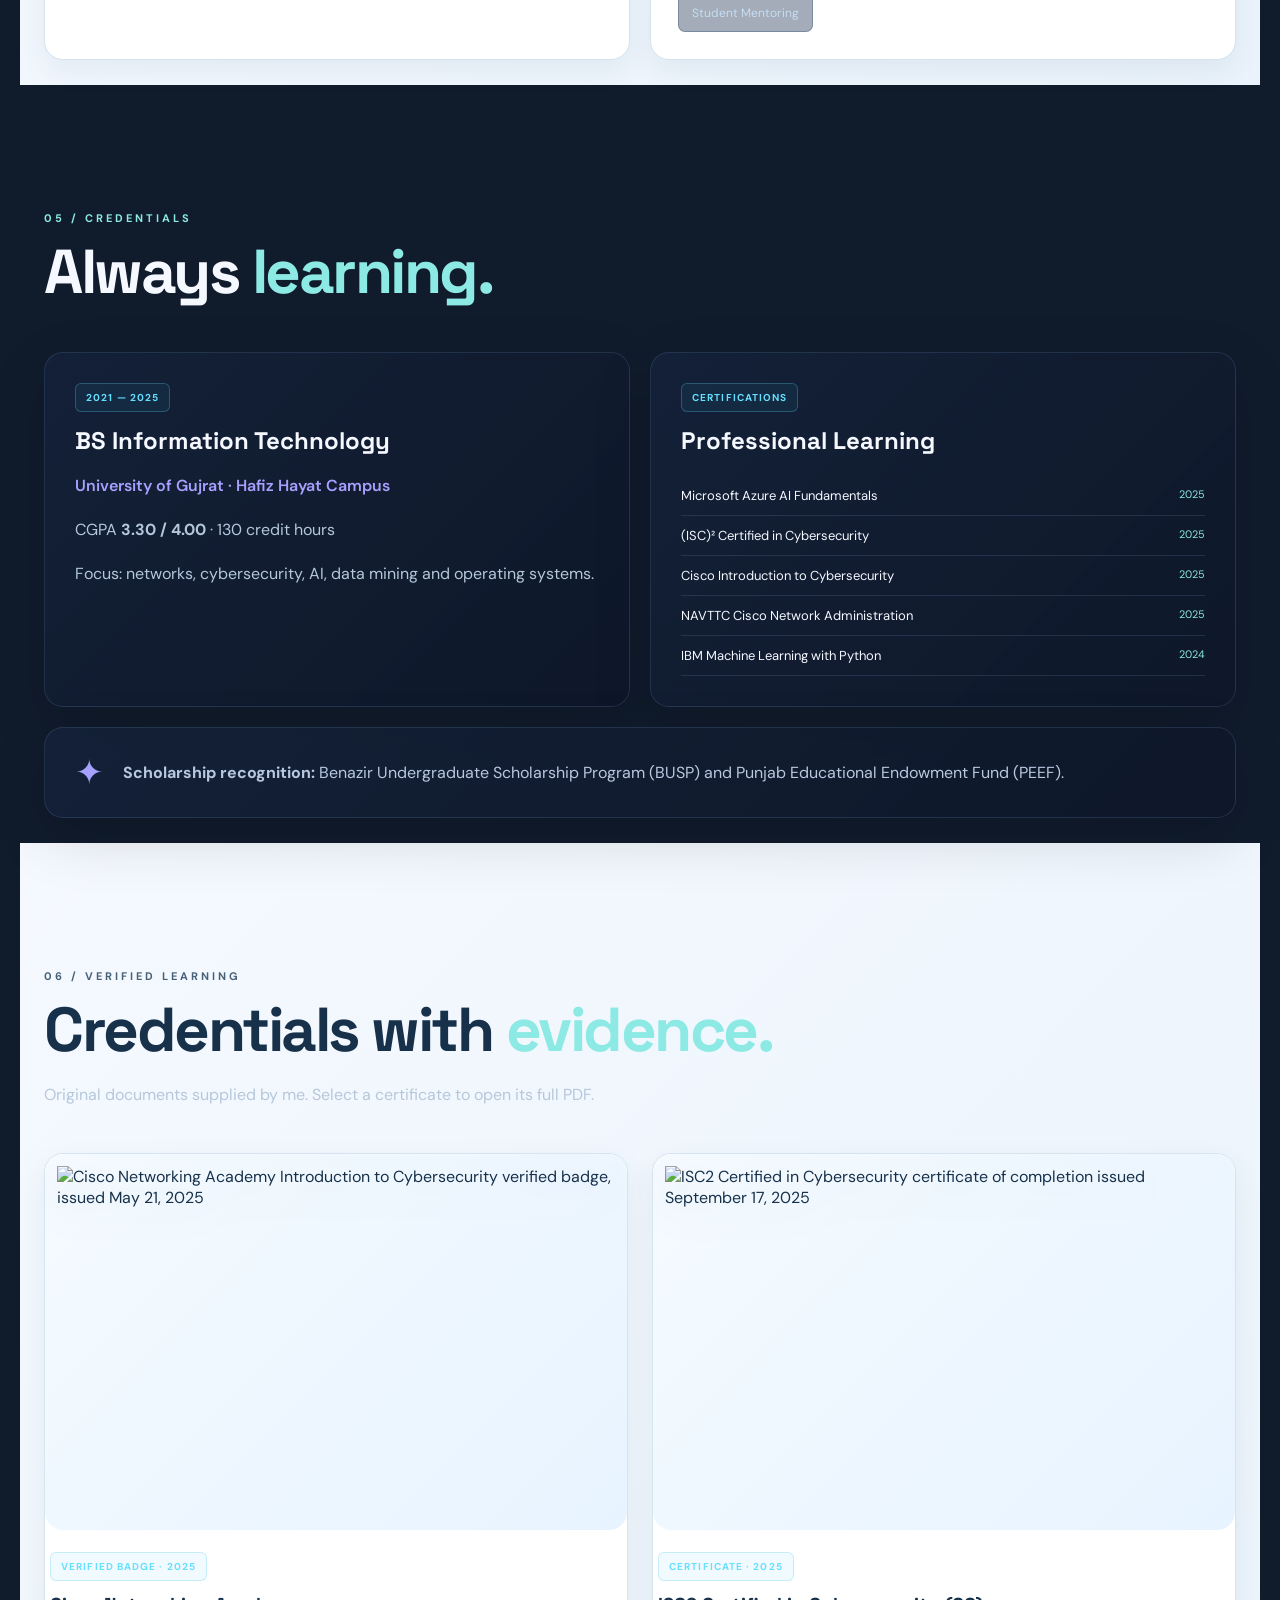
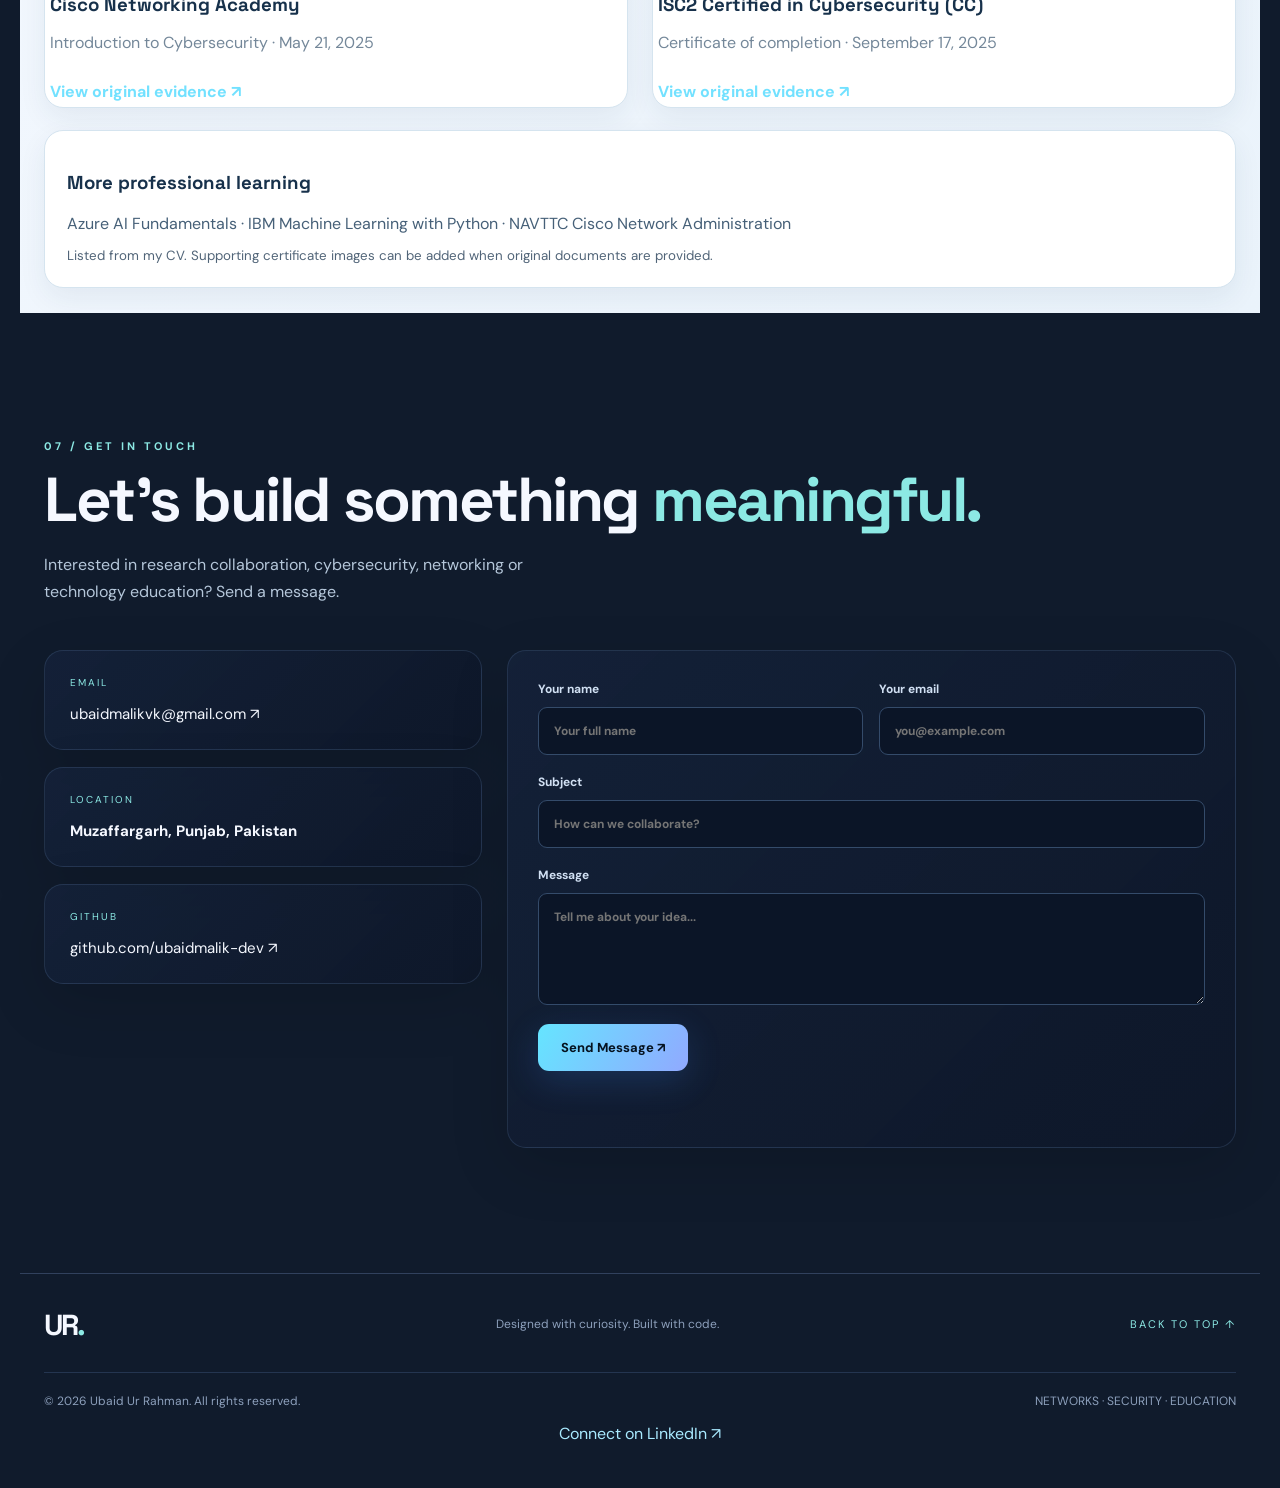
==== commit eb424acc: "Add files via upload" ====
--- a/index.html
+++ b/index.html
@@ -1,9 +1,13 @@
 <!DOCTYPE html>
-<html lang="en"><head><meta charset="utf-8"/><meta content="width=device-width,initial-scale=1" name="viewport"/><meta content="#07111e" name="theme-color"/><meta content="Malik’s Digital Solutions — digital services and technology support in Main Bazaar, Sherqi, Gurmani, Pakistan." name="description"/><title>Malik’s Digital Solutions | Gurmani</title><link href="https://fonts.googleapis.com" rel="preconnect"/><link crossorigin="" href="https://fonts.gstatic.com" rel="preconnect"/><link href="https://fonts.googleapis.com/css2?family=DM+Sans:wght@400;500;600;700;800&amp;family=Outfit:wght@400;500;600;700;800;900&amp;display=swap" rel="stylesheet"/><link href="style.css" rel="stylesheet"/><link as_="image" href="portfolio/assets/profile.jpg" rel="preload"/></head><body><canvas aria-hidden="true" id="particles"></canvas><div aria-hidden="true" class="glow"></div><header class="top"><a class="brand" href="#home"><span class="brand-icon">M<span>✦</span></span><span>Malik's <b>Digital Solutions</b><small>GURMANI • PAKISTAN</small></span></a><button aria-expanded="false" aria-label="Toggle menu" class="hamb">☰</button><nav id="nav"><a href="#services">Services</a><a href="#about">About</a><a href="#work">Expertise</a><a href="#location">Location</a><a href="portfolio/index.html">Professional Portfolio ↗</a><a href="https://www.linkedin.com/in/ubaid-malik-2ab36b353/" rel="noopener noreferrer" target="_blank">LinkedIn ↗</a><a class="navbutton" href="#contact">Get in Touch ↗</a></nav></header><main><section class="hero wrap" id="home"><div class="hero-copy reveal"><div class="eyebrow"><i></i> YOUR LOCAL DIGITAL PARTNER • GURMANI</div><h1>Smart solutions.<br/><em>Digital possibilities.</em></h1><p>Welcome to <strong>Malik's Digital Solutions</strong> — your point of contact for digital assistance, technology support and business-focused solutions in Gurmani.</p><div class="actions"><a class="btn primary" href="#services">Explore Services <span>↗</span></a><a class="btn secondary" href="tel:+923497322743">Call 0349 7322743 <span>↗</span></a><a class="btn portfolio-cta" href="portfolio/index.html">✦ Explore My Personal Portfolio ↗</a></div><div class="hero-portfolio-note">BEHIND THE DIGITAL WORK  /  UBAID UR RAHMAN  /  NETWORK SECURITY • IT EDUCATION</div><div class="hero-meta"><span><b>📍</b> Main Bazaar, Sherqi, Gurmani</span><span><b>✦</b> Locally based • Digitally focused</span></div></div><div class="visual reveal"><div aria-hidden="true" class="orbit orbit-a"></div><div aria-hidden="true" class="orbit orbit-b"></div><div aria-hidden="true" class="orbit orbit-c"></div><div class="orb orb-one"></div><div class="orb orb-two"></div><div class="holo tilt"><div class="holo-top"><span>● SYSTEM ONLINE</span><span>01 / MDS</span></div><div class="holo-center"><div class="holo-logo">M<span>✦</span></div><h2>MALIK'S<br/>DIGITAL<br/>SOLUTIONS</h2><p>CONNECT • CREATE • SOLVE</p></div><div class="holo-bottom"><span>GURMANI / PK</span><span>◈ DIGITAL FIRST</span></div></div><div class="float-chip chip-one">✧ Digital Support</div><div class="float-chip chip-two">⌘ Technology</div><div class="float-chip chip-three">◉ Local Service</div><a class="profile-float" href="portfolio/index.html"><img alt="Ubaid Ur Rahman — personal portfolio" src="portfolio/assets/profile.jpg"/><span>MEET UBAID  ↗</span></a></div></section><section aria-label="Focus areas" class="marquee"><div>TECHNOLOGY SUPPORT <span>✦</span> DIGITAL ASSISTANCE <span>✦</span> BUSINESS SOLUTIONS <span>✦</span> CUSTOMER SERVICE <span>✦</span> TECHNOLOGY SUPPORT <span>✦</span> DIGITAL ASSISTANCE <span>✦</span></div></section><section class="wrap section" id="services"><div class="section-head reveal"><span class="kicker">01 / WHAT WE CAN HELP WITH</span><h2>Services designed for <em>everyday needs.</em></h2><p>Explore our digital-service areas. Contact us to confirm availability, scope and pricing for your specific request.</p></div><div class="cards"><article class="glass card reveal tilt"><span class="service-icon">▣</span><span class="num">01</span><h3>Digital Assistance</h3><p>Guidance and support for everyday online tasks, forms and digital workflows.</p><a href="#contact">Ask about this ↗</a></article><article class="glass card reveal tilt"><span class="service-icon">⌘</span><span class="num">02</span><h3>IT &amp; Tech Support</h3><p>Discuss computer, networking and technology-related requirements with our team.</p><a href="#contact">Ask about this ↗</a></article><article class="glass card reveal tilt"><span class="service-icon">✧</span><span class="num">03</span><h3>Business Digital Support</h3><p>Explore practical digital tools and support for local business operations.</p><a href="#contact">Ask about this ↗</a></article><article class="glass card reveal tilt"><span class="service-icon">◈</span><span class="num">04</span><h3>Web &amp; Online Presence</h3><p>Enquire about websites, digital profiles and ways to present your business online.</p><a href="#contact">Ask about this ↗</a></article></div></section><section class="wrap section about" id="about"><div class="section-head reveal"><span class="kicker">02 / OUR STORY</span><h2>Local roots.<br/><em>Modern thinking.</em></h2></div><div class="about-grid"><div class="glass panel reveal"><h3>Malik's Digital Solutions</h3><p>Based in <strong>Main Bazaar, Sherqi, Gurmani</strong>, we aim to make digital technology more approachable for individuals and local businesses.</p><p>We value clear communication, practical problem-solving and convenient local contact.</p><div class="tags"><span>Gurmani</span><span>Digital Solutions</span><span>Technology</span></div></div><div class="glass terminal reveal"><div class="terminal-head"><span>● ● ●</span><span>malik@digital-solutions:~</span></div><pre><span>$</span> business --info
-Name: Malik's Digital Solutions
-Location: Sherqi, Gurmani
-Focus: Digital assistance
-Contact: +92 349 7322743
+<html lang="en"><head><meta charset="utf-8"/><meta content="width=device-width, initial-scale=1" name="viewport"/><meta content="#080d1d" name="theme-color"/><meta content="Ubaid Ur Rahman — Network Operations Engineer, Cybersecurity Enthusiast and IT Educator. Explore projects, research and experience." name="description"/><title>Ubaid Ur Rahman | Network Security &amp; IT</title><link href="https://fonts.googleapis.com" rel="preconnect"/><link crossorigin="" href="https://fonts.gstatic.com" rel="preconnect"/><link href="https://fonts.googleapis.com/css2?family=DM+Sans:wght@400;500;600;700&amp;family=Space+Grotesk:wght@400;500;600;700&amp;display=swap" rel="stylesheet"/><link href="style.css" rel="stylesheet"/></head><body><div aria-hidden="true" class="cursor-glow"></div><canvas aria-hidden="true" id="stars"></canvas><header class="header"><a class="logo" href="#home">UR<span>.</span><small>PORTFOLIO</small></a><button aria-expanded="false" aria-label="Open menu" class="menu-toggle">☰</button><nav id="nav"><a href="#about">About</a><a href="#experience">Experience</a><a href="#projects">Projects</a><a href="#skills">Skills</a><a href="#education">Education</a><a href="#proof">Credentials</a><a class="nav-cta" href="#contact">Let's Talk ↗</a></nav></header><main><section class="hero section" id="home"><div class="hero-copy reveal"><div class="eyebrow"><span class="pulse"></span> OPEN TO RESEARCH &amp; COLLABORATION</div><p class="hero-intro">Hello, I'm</p><h1>UBAID <span>UR RAHMAN</span></h1><div class="type-line">I work as a <span id="typed">NOC Engineer</span><span class="caret">|</span></div><p class="lead">IT graduate working at the intersection of <strong>network operations</strong>, <strong>cybersecurity</strong> and <strong>technology education</strong>. Building safer networks, one packet at a time.</p><div class="actions"><a class="btn primary" href="#projects">Explore My Work <span>↗</span></a><a class="btn ghost" download="" href="assets/Ubaid_Ur_Rahman_CV.pdf">Download CV ↓</a></div><div class="social"><a href="https://github.com/ubaidmalik-dev" rel="noopener" target="_blank">GitHub ↗</a><a href="https://www.linkedin.com/" rel="noopener" target="_blank" title="Add your exact LinkedIn profile URL">LinkedIn ↗</a><a href="mailto:ubaidmalikvk@gmail.com">Email ↗</a></div></div><div class="hero-art reveal"><div class="orbit orbit-one"></div><div class="orbit orbit-two"></div><div class="portrait-shell tilt"><div class="portrait-top">&lt; SECURITY / ENGINEER &gt;</div><div class="portrait-frame"><img alt="Portrait of Ubaid Ur Rahman" id="portrait" onerror="this.style.display='none';document.querySelector('.portrait-fallback').style.display='flex'" src="assets/profile.jpg"/><div class="portrait-fallback" style="display:none"><div class="avatar-symbol">UR</div><span>YOUR PHOTO HERE</span></div></div><div class="portrait-footer"><span>UBAID UR RAHMAN</span><span class="online">● ACTIVE</span></div></div><div class="floating-tag tag-a">🛡️ <span>CYBERSECURITY</span></div><div class="floating-tag tag-b">⌘ <span>NETWORK OPS</span></div><div class="floating-tag tag-c">✧ <span>AI / ML</span></div></div><a class="scroll-cue" href="#about">SCROLL TO EXPLORE ↓</a></section><section class="stats section reveal"><div><strong data-count="3.30" data-decimals="2">3.30</strong><span>BS IT CGPA / 4.00</span></div><div><strong>A+</strong><span>FINAL YEAR PROJECT</span></div><div><strong>5+</strong><span>PROFESSIONAL CERTIFICATIONS</span></div><div><strong>24/7</strong><span>NETWORK OPERATIONS</span></div></section><section class="section content-section" id="about"><div class="section-heading reveal"><p class="kicker">01 / WHO I AM</p><h2>Engineering networks.<br/><em>Empowering people.</em></h2></div><div class="about-grid"><div class="glass about-text reveal"><p>I'm <b>Ubaid Ur Rahman</b>, a BS Information Technology graduate from the <b>University of Gujrat</b>, passionate about network security, intelligent traffic analysis and real-world infrastructure.</p><p>I balance enterprise network monitoring at <b>Brain Telecommunication</b> with teaching technology at <b>Government High School Gurmani</b>. My final-year work explored IPv6 attacks and practical threat detection using Python, Scapy and GNS3.</p><p>My next goal is advanced research in AI-assisted intrusion detection and resilient networks.</p><div class="mini-tags"><span>📍 Pakistan</span><span>🌐 Network Security</span><span>🎓 BS Information Technology</span></div></div><div class="terminal glass reveal"><div class="terminal-bar"><i></i><i></i><i></i><span>ubaid@portfolio:~</span></div><pre><span class="term-muted">$</span> whoami
+<span class="term-green">ubaid-ur-rahman</span>
 
-<span>$</span> status
-<span class="green">● Ready to hear from you</span></pre></div></div></section><section class="wrap section" id="work"><div class="section-head reveal"><span class="kicker">03 / PEOPLE &amp; EXPERTISE</span><h2>Technology with a <em>human touch.</em></h2></div><div class="founder glass reveal"><div class="founder-photo"><img alt="Ubaid Ur Rahman" loading="lazy" src="portfolio/assets/profile.jpg"/></div><div><span class="kicker">TECHNOLOGY PROFILE</span><h3>Ubaid Ur Rahman</h3><p>BS Information Technology graduate with experience in network operations, cybersecurity and technology education. Explore the linked professional portfolio to learn more about his work and credentials.</p><div class="tags"><span>Networking</span><span>Cybersecurity</span><span>IT Education</span></div><a aria-label="Visit Ubaid Malik on LinkedIn" class="social-pill" href="https://www.linkedin.com/in/ubaid-malik-2ab36b353/" rel="noopener noreferrer" target="_blank">in <span>Connect on LinkedIn ↗</span></a><a class="btn secondary" href="portfolio/index.html">View Professional Portfolio ↗</a></div></div></section><section class="wrap section" id="location"><div class="section-head reveal"><span class="kicker">04 / FIND US</span><h2>Right here in <em>Gurmani.</em></h2></div><div class="location-grid"><div class="glass location-card reveal"><span class="kicker">BUSINESS ADDRESS</span><h3>Main Bazaar, Sherqi, Gurmani</h3><p>Punjab, Pakistan</p><a class="btn secondary" href="https://www.google.com/maps/search/?api=1&amp;query=Malik%27s+Digital+Solutions+Main+Bazaar+Sherqi+Gurmani" rel="noopener" target="_blank">Open Google Maps ↗</a></div><div class="glass location-card reveal"><span class="kicker">CALL US</span><h3>0349 7322743</h3><p>For service enquiries, availability and business information.</p><a class="btn secondary" href="tel:+923497322743">Call Now ↗</a></div></div></section><section class="wrap section" id="contact"><div class="section-head reveal"><span class="kicker">05 / LET'S CONNECT</span><h2>Have a question? <em>Let's talk.</em></h2><p>Use the contact form or call us directly. Send us your enquiry using the secure contact form below.</p></div><div class="contact-grid"><div class="contact-copy reveal"><h3>Start a conversation.</h3><p>Tell us what you need and we'll be glad to discuss your request.</p><a href="tel:+923497322743">☎ +92 349 7322743</a><a href="https://www.google.com/maps/search/?api=1&amp;query=Malik%27s+Digital+Solutions+Gurmani" rel="noopener" target="_blank">⌖ Main Bazaar, Sherqi, Gurmani ↗</a></div><form action="https://formspree.io/f/mnppjnwd" class="glass form reveal" id="contactForm" method="POST"><div class="form-grid"><label>Name<input maxlength="100" name="name" placeholder="Your name" required=""/></label><label>Email<input name="email" placeholder="you@example.com" required="" type="email"/></label></div><label>Phone (optional)<input autocomplete="tel" name="phone" placeholder="Your phone number" type="tel"/></label><label>Service of interest<select name="service"><option>General enquiry</option><option>Digital assistance</option><option>IT &amp; technology support</option><option>Business digital support</option><option>Web &amp; online presence</option></select></label><label>Message<textarea maxlength="5000" name="message" placeholder="How can we help?" required="" rows="5"></textarea></label><input autocomplete="off" class="trap" name="_gotcha" tabindex="-1"/><button class="btn primary" id="send" type="submit">Send Enquiry ↗</button><p aria-live="polite" id="status" role="status"></p></form></div></section></main><footer><div class="wrap footer-top"><a class="brand" href="#home"><span class="brand-icon">M<span>✦</span></span><span>Malik's <b>Digital Solutions</b></span></a><p>Digital thinking. Local connection.</p><a href="#home">Back to top ↑</a></div><div class="wrap footer-bottom"><span>© <span id="year"></span> Malik's Digital Solutions. All rights reserved.</span><span>Main Bazaar, Sherqi, Gurmani · +92 349 7322743 · <a href="https://www.linkedin.com/in/ubaid-malik-2ab36b353/" rel="noopener noreferrer" target="_blank">LinkedIn ↗</a></span></div></footer><script src="script.js"></script></body></html>+<span class="term-muted">$</span> cat interests.txt
+→ Network Security
+→ IPv6 Threat Analytics
+→ AI-Driven Intrusion Detection
+→ Network Infrastructure
+→ IT Education
+
+<span class="term-muted">$</span> status
+<span class="term-green">● Learning. Building. Securing.</span></pre></div></div></section><section class="section content-section" id="experience"><div class="section-heading reveal"><p class="kicker">02 / CAREER JOURNEY</p><h2>Experience that <em>connects.</em></h2></div><div class="timeline"><article class="timeline-item glass reveal"><div class="time-dot"></div><div class="job-top"><div><span class="pill">CURRENT · REMOTE EVENING / NIGHT SHIFT</span><h3>NOC Engineer</h3><p class="organization">Brain Telecommunication · Lahore, Pakistan</p></div><span class="job-icon">⌁</span></div><p>Monitor live network alerts, investigate incidents, troubleshoot routing and connectivity issues, escalate faults and maintain SLA-aligned incident documentation.</p></article><article class="timeline-item glass reveal"><div class="time-dot"></div><div class="job-top"><div><span class="pill">CURRENT · TEACHING</span><h3>STI – Tech Teacher</h3><p class="organization">Government High School Gurmani · Punjab, Pakistan</p></div><span class="job-icon">✎</span></div><p>Support students' technology learning through accessible explanations, practical computer skills and classroom instruction.</p></article><article class="timeline-item glass reveal"><div class="time-dot"></div><div class="job-top"><div><span class="pill">SEP 2024 – FEB 2025</span><h3>Teaching Assistant · Computer Networks</h3><p class="organization">University of Gujrat</p></div><span class="job-icon">▤</span></div><p>Assisted networking labs, mentored students in Cisco Packet Tracer and designed practical subnetting and troubleshooting exercises.</p></article><article class="timeline-item glass reveal"><div class="time-dot"></div><div class="job-top"><div><span class="pill">JUN – SEP 2023</span><h3>IT &amp; Network Specialist · Intern</h3><p class="organization">University of Gujrat</p></div><span class="job-icon">◈</span></div><p>Monitored campus network infrastructure, applied Windows and Linux security updates, and documented operational procedures.</p></article></div></section><section class="section content-section" id="projects"><div class="section-heading reveal"><p class="kicker">03 / FEATURED WORK</p><h2>Built to <em>defend.</em></h2></div><article class="project glass reveal tilt"><div class="project-visual"><div class="radar"><div class="radar-sweep"></div><div class="radar-center">IPv6<br/><small>SECURITY</small></div><span class="radar-dot dot1"></span><span class="radar-dot dot2"></span><span class="radar-dot dot3"></span></div><div class="visual-label">THREAT ANALYTICS / LIVE DETECTION</div></div><div class="project-body"><span class="pill">FINAL YEAR PROJECT · GRADE A+</span><h3>IPv6 Security Toolkit</h3><p>A Python-based security toolkit for inspecting IPv6 traffic, detecting suspicious activity and validating attack scenarios in virtualized network environments.</p><ul><li>Live packet capture and inspection using Scapy</li><li>Router Advertisement spoofing and fragmentation attack simulations</li><li>Audio/email alerts, JSON logs and PCAP export</li><li>GNS3, Kali Linux, Xubuntu and Wireshark validation</li></ul><div class="mini-tags"><span>Python</span><span>Scapy</span><span>GNS3</span><span>Wireshark</span><span>IPv6</span></div></div></article><div class="interest-grid"><article class="glass interest-card reveal"><div class="interest-icon">◉</div><h3>Intelligent Traffic Monitoring</h3><p>Exploring machine learning for anomaly detection and predictive network analytics.</p></article><article class="glass interest-card reveal"><div class="interest-icon">⌘</div><h3>Enterprise Network Labs</h3><p>Hands-on network design, routing and troubleshooting in simulated environments.</p></article><article class="glass interest-card reveal"><div class="interest-icon">✧</div><h3>Security Research</h3><p>Interested in automated threat hunting, intrusion detection and digital forensics.</p></article></div></section><section class="section content-section" id="skills"><div class="section-heading reveal"><p class="kicker">04 / TOOLKIT</p><h2>Tools of the <em>trade.</em></h2></div><div class="skills-grid"><div class="skill-card glass reveal"><h3>◈ Networking</h3><div class="skill-chips"><span>Cisco Routing</span><span>OSPF</span><span>EIGRP</span><span>ACLs</span><span>GNS3</span><span>Packet Tracer</span></div></div><div class="skill-card glass reveal"><h3>🛡 Cybersecurity</h3><div class="skill-chips"><span>Wireshark</span><span>Scapy</span><span>Kali Linux</span><span>IPv6 Security</span><span>Incident Response</span></div></div><div class="skill-card glass reveal"><h3>⌘ Programming &amp; AI</h3><div class="skill-chips"><span>Python</span><span>Scikit-learn</span><span>Pandas</span><span>JSON</span><span>Machine Learning</span></div></div><div class="skill-card glass reveal"><h3>▣ Systems &amp; Education</h3><div class="skill-chips"><span>Windows</span><span>Linux</span><span>Network Monitoring</span><span>Technical Writing</span><span>Student Mentoring</span></div></div></div></section><section class="section content-section" id="education"><div class="section-heading reveal"><p class="kicker">05 / CREDENTIALS</p><h2>Always <em>learning.</em></h2></div><div class="edu-grid"><div class="glass edu-card reveal"><span class="pill">2021 — 2025</span><h3>BS Information Technology</h3><p class="organization">University of Gujrat · Hafiz Hayat Campus</p><p>CGPA <b>3.30 / 4.00</b> · 130 credit hours</p><p>Focus: networks, cybersecurity, AI, data mining and operating systems.</p></div><div class="glass edu-card reveal"><span class="pill">CERTIFICATIONS</span><h3>Professional Learning</h3><div class="cert-list"><div>Microsoft Azure AI Fundamentals <small>2025</small></div><div>(ISC)² Certified in Cybersecurity <small>2025</small></div><div>Cisco Introduction to Cybersecurity <small>2025</small></div><div>NAVTTC Cisco Network Administration <small>2025</small></div><div>IBM Machine Learning with Python <small>2024</small></div></div></div></div><div class="awards glass reveal"><span>✦</span><p><b>Scholarship recognition:</b> Benazir Undergraduate Scholarship Program (BUSP) and Punjab Educational Endowment Fund (PEEF).</p></div></section><section class="section content-section" id="proof"><div class="section-heading reveal"><p class="kicker">06 / VERIFIED LEARNING</p><h2>Credentials with <em>evidence.</em></h2><p>Original documents supplied by me. Select a certificate to open its full PDF.</p></div><div class="proof-grid"><a class="proof-card glass reveal tilt" href="assets/cisco-cybersecurity.pdf" rel="noopener" target="_blank"><div class="proof-image"><img alt="Cisco Networking Academy Introduction to Cybersecurity verified badge, issued May 21, 2025" decoding="async" height="525" loading="lazy" src="assets/cisco-cybersecurity-cropped.webp" width="960"/></div><div class="proof-info"><span class="pill">VERIFIED BADGE · 2025</span><h3>Cisco Networking Academy</h3><p>Introduction to Cybersecurity · May 21, 2025</p><span class="proof-link">View original evidence ↗</span></div></a><a class="proof-card glass reveal tilt" href="assets/isc2-cc.pdf" rel="noopener" target="_blank"><div class="proof-image"><img alt="ISC2 Certified in Cybersecurity certificate of completion issued September 17, 2025" loading="lazy" src="assets/isc2-cc.png"/></div><div class="proof-info"><span class="pill">CERTIFICATE · 2025</span><h3>ISC2 Certified in Cybersecurity (CC)</h3><p>Certificate of completion · September 17, 2025</p><span class="proof-link">View original evidence ↗</span></div></a></div><div class="learning-note glass reveal"><h3>More professional learning</h3><p>Azure AI Fundamentals · IBM Machine Learning with Python · NAVTTC Cisco Network Administration</p><small>Listed from my CV. Supporting certificate images can be added when original documents are provided.</small></div></section><section class="section content-section contact-section" id="contact"><div class="section-heading reveal"><p class="kicker">07 / GET IN TOUCH</p><h2>Let's build something <em>meaningful.</em></h2><p>Interested in research collaboration, cybersecurity, networking or technology education? Send a message.</p></div><div class="contact-grid"><div class="contact-info reveal"><div class="contact-card glass"><span>EMAIL</span><a href="mailto:ubaidmalikvk@gmail.com">ubaidmalikvk@gmail.com ↗</a></div><div class="contact-card glass"><span>LOCATION</span><strong>Muzaffargarh, Punjab, Pakistan</strong></div><div class="contact-card glass"><span>GITHUB</span><a href="https://github.com/ubaidmalik-dev" rel="noopener" target="_blank">github.com/ubaidmalik-dev ↗</a></div></div><form action="https://formspree.io/f/mnppjnwd" class="glass contact-form reveal" id="contactForm" method="POST"><div class="form-row"><label>Your name<input maxlength="100" name="name" placeholder="Your full name" required="" type="text"/></label><label>Your email<input name="email" placeholder="you@example.com" required="" type="email"/></label></div><label>Subject<input maxlength="150" name="subject" placeholder="How can we collaborate?" required="" type="text"/></label><label>Message<textarea maxlength="5000" name="message" placeholder="Tell me about your idea..." required="" rows="5"></textarea></label><input autocomplete="off" class="honeypot" name="_gotcha" tabindex="-1" type="text"/><button class="btn primary" id="sendButton" type="submit">Send Message ↗</button><p aria-live="polite" class="form-status" id="formStatus" role="status"></p></form></div></section></main><footer><div class="footer-top"><a class="logo" href="#home">UR<span>.</span></a><p>Designed with curiosity. Built with code.</p><a href="#home">BACK TO TOP ↑</a></div><div class="footer-bottom"><span>© <span id="year"></span> Ubaid Ur Rahman. All rights reserved.</span><span>NETWORKS · SECURITY · EDUCATION</span></div><div class="linkedin-footer"><a href="https://www.linkedin.com/in/ubaid-malik-2ab36b353/" rel="noopener noreferrer" target="_blank">Connect on LinkedIn ↗</a></div></footer><script src="script.js"></script></body></html>
--- a/style.css
+++ b/style.css
@@ -1,66 +1,21 @@
-*{box-sizing:border-box}html{scroll-behavior:smooth}body{margin:0;background:#070e1a;color:#ecf6ff;font-family:'DM Sans',sans-serif;overflow-x:hidden}a{color:inherit;text-decoration:none}button,input,textarea,select{font:inherit}h1,h2,h3,p{margin-top:0}h1,h2,h3,.brand{font-family:'Space Grotesk',sans-serif}em{font-style:normal;color:#6ee8ee}::selection{background:#27bac7;color:#07111b}.wrap{max-width:1200px;margin:auto;padding-left:28px;padding-right:28px}#particles{position:fixed;inset:0;pointer-events:none;z-index:-1}.glow{position:fixed;inset:-30%;z-index:-2;pointer-events:none;background:radial-gradient(circle at 72% 30%,#1b527333,transparent 32%),radial-gradient(circle at 20% 70%,#3a287333,transparent 32%)}.top{height:88px;display:flex;align-items:center;justify-content:space-between;padding:0 max(28px,calc((100vw - 1144px)/2));position:sticky;top:0;z-index:20;background:#070e1be8;backdrop-filter:blur(18px);border-bottom:1px solid #ffffff12}.brand{display:flex;align-items:center;gap:13px;font-size:19px;line-height:1.05;font-weight:700}.brand b{display:block;color:#71e6ee}.brand small{display:block;font-size:9px;letter-spacing:2.2px;color:#91a5b6;margin-top:7px}.brand-icon{display:grid;place-items:center;position:relative;width:49px;height:49px;border-radius:15px;background:linear-gradient(145deg,#11bdce,#6355d9);font-size:27px;color:#fff;box-shadow:0 10px 32px #0bcbd533}.brand-icon span{position:absolute;right:3px;top:1px;font-size:14px}nav{display:flex;align-items:center;gap:25px;font-size:13px;font-weight:700;color:#c5d3e5}nav a:hover,.footer-top>a:hover{color:#70e6ed}.navbutton{background:#1b3649;padding:12px 17px;border:1px solid #3a6674;border-radius:10px}.hamb{display:none;background:transparent;border:1px solid #335064;color:#fff;padding:8px 12px;border-radius:8px}.hero{min-height:720px;display:grid;grid-template-columns:1.12fr .88fr;align-items:center;gap:50px;padding-top:72px;padding-bottom:80px;position:relative}.eyebrow,.kicker{font-size:11px;letter-spacing:2.5px;font-weight:800;color:#6fe2eb}.eyebrow{display:flex;align-items:center;gap:11px}.eyebrow i{height:8px;width:8px;background:#70edce;border-radius:50%;box-shadow:0 0 14px #70edce;animation:pulse 2s infinite}h1{font-size:clamp(48px,6vw,88px);line-height:1.05;letter-spacing:-4px;margin:25px 0}h1 em{display:inline-block;background:linear-gradient(90deg,#7ee9ed,#aa93ff);color:transparent;background-clip:text}.hero-copy>p{max-width:580px;font-size:17px;line-height:1.9;color:#aebdd0}.hero-copy strong{color:#e8faff}.actions{display:flex;gap:13px;flex-wrap:wrap;margin:32px 0}.btn{display:inline-flex;align-items:center;justify-content:center;gap:15px;padding:15px 21px;border-radius:11px;font-size:13px;font-weight:800;transition:.25s;cursor:pointer}.btn:hover{transform:translateY(-4px)}.primary{border:1px solid #51f0e9;background:linear-gradient(135deg,#53e5e8,#85b8ff);color:#061522;box-shadow:0 10px 30px #44e2ed24}.secondary{border:1px solid #44627d;background:#ffffff08;color:#e9f8ff}.hero-meta{display:flex;gap:23px;flex-wrap:wrap;font-size:12px;color:#9aafc2}.hero-meta b{color:#70e6ed}.visual{position:relative;min-height:515px;display:grid;place-items:center;perspective:1000px}.holo{width:min(370px,85%);min-height:435px;position:relative;z-index:2;background:linear-gradient(140deg,#173e52dd,#11182aee 60%,#1c2255aa);border:1px solid #75dce866;border-radius:27px;box-shadow:0 30px 90px #0009,0 0 80px #17c8db16,inset 0 0 50px #4bdce310;transform:rotate(-5deg);transition:transform .15s;overflow:hidden}.holo:after{content:'';position:absolute;inset:0;background:linear-gradient(110deg,transparent 20%,#ffffff08 45%,transparent 65%);pointer-events:none}.holo-top,.holo-bottom{display:flex;justify-content:space-between;padding:24px;font-size:10px;font-weight:800;letter-spacing:1.3px;color:#94cbd8}.holo-top span:first-child{color:#83efcf}.holo-center{text-align:center;padding:20px}.holo-logo{width:115px;height:115px;border-radius:28px;margin:0 auto 20px;background:linear-gradient(145deg,#1dc4ce,#7863ee);font-size:72px;display:grid;place-items:center;position:relative;box-shadow:0 0 60px #4ccbd544}.holo-logo span{position:absolute;font-size:29px;top:8px;right:7px}.holo-center h2{font-size:35px;line-height:1.03;letter-spacing:1px}.holo-center p{font-size:10px;letter-spacing:2.6px;color:#89b5c9}.holo-bottom{position:absolute;bottom:0;width:100%}.orb{position:absolute;width:460px;height:460px;border:1px solid #40d3df25;border-radius:50%;animation:spin 30s linear infinite}.orb-two{width:340px;height:340px;border-style:dashed;animation-direction:reverse}.float-chip{position:absolute;z-index:3;padding:14px 19px;border-radius:12px;border:1px solid #7ce9e54f;background:#10263cd9;backdrop-filter:blur(12px);font-size:12px;font-weight:700;box-shadow:0 12px 35px #0007;animation:float 5s ease-in-out infinite}.chip-one{left:-15px;top:80px}.chip-two{right:-8px;top:200px;animation-delay:1s}.chip-three{left:0;bottom:70px;animation-delay:2s}.marquee{overflow:hidden;background:#0e2733;border-top:1px solid #2a5a66;border-bottom:1px solid #2a5a66;white-space:nowrap;color:#a8d7dd}.marquee div{padding:17px 0;display:inline-block;font-size:12px;font-weight:800;letter-spacing:3px;animation:marquee 25s linear infinite}.marquee span{color:#72e3eb;margin:0 35px}.section{padding-top:112px;padding-bottom:40px;scroll-margin-top:95px}.section-head{max-width:760px;margin-bottom:43px}.section-head h2{font-size:clamp(34px,4.6vw,57px);line-height:1.14;letter-spacing:-2px;margin:18px 0}.section-head>p,.panel p,.founder p,.location-card p,.contact-copy p{color:#a9bdd1;line-height:1.85}.glass{background:linear-gradient(145deg,#17273bba,#0e192bcf);border:1px solid #ffffff17;box-shadow:0 14px 50px #0004;border-radius:20px}.cards{display:grid;grid-template-columns:repeat(4,1fr);gap:18px}.card{padding:29px 23px;min-height:290px;transition:transform .2s,border-color .2s}.card:hover{border-color:#64e2e8aa}.service-icon{font-size:38px;color:#6ee4ea}.num{float:right;color:#648094;font-size:12px}.card h3{margin-top:30px;font-size:20px}.card p{color:#a5b9ca;font-size:14px;line-height:1.75;min-height:96px}.card a{color:#7ce4ed;font-size:13px;font-weight:700}.about-grid,.location-grid,.contact-grid{display:grid;grid-template-columns:1fr 1fr;gap:24px}.panel,.terminal,.location-card{padding:32px}.panel h3{font-size:27px}.tags{display:flex;gap:9px;flex-wrap:wrap;margin:22px 0}.tags span{padding:8px 12px;background:#4bcfd014;border:1px solid #51d7d72a;border-radius:99px;color:#8de3e7;font-size:12px}.terminal{overflow:hidden}.terminal-head{display:flex;justify-content:space-between;color:#90b1c4;font-size:12px;border-bottom:1px solid #ffffff1c;padding-bottom:16px}.terminal-head span:first-child{color:#ed938c}.terminal pre{white-space:pre-wrap;font-size:13px;line-height:2;color:#c2d2e2}.terminal pre span{color:#67dfe6}.terminal pre .green{color:#75f0b8}.founder{display:grid;grid-template-columns:280px 1fr;gap:35px;padding:25px;align-items:center}.founder-photo{height:300px;border-radius:15px;overflow:hidden}.founder-photo img{width:100%;height:100%;object-fit:cover;object-position:center 28%}.founder h3{font-size:34px;margin:12px 0}.founder .btn{margin-top:12px}.location-card h3{font-size:25px;margin:18px 0}.location-card .btn{margin-top:20px}.contact-grid{grid-template-columns:.75fr 1.25fr}.contact-copy h3{font-size:30px}.contact-copy a{display:block;color:#85e7eb;margin:22px 0;overflow-wrap:anywhere}.form{padding:30px}.form-grid{display:grid;grid-template-columns:1fr 1fr;gap:15px}.form label{display:block;font-size:13px;font-weight:700;margin-bottom:17px}.form input,.form select,.form textarea{display:block;width:100%;background:#0a1727;border:1px solid #395066;border-radius:10px;color:#fff;padding:14px;margin-top:9px;outline:none}.form input:focus,.form select:focus,.form textarea:focus{border-color:#70e5eb}.form .trap{display:none}#status{font-size:13px;color:#8fe9e6;min-height:18px}.footer-top,.footer-bottom{display:flex;justify-content:space-between;align-items:center;gap:25px;padding-top:30px;padding-bottom:30px}.footer-top{margin-top:90px;border-top:1px solid #ffffff20}.footer-top p,.footer-bottom{font-size:12px;color:#8ea2b8}.footer-bottom{border-top:1px solid #ffffff12}.reveal{opacity:0;transform:translateY(28px);transition:opacity .8s,transform .8s}.reveal.visible{opacity:1;transform:translateY(0)}@keyframes pulse{50%{opacity:.4;box-shadow:0 0 25px #6ef}}@keyframes spin{to{transform:rotate(360deg)}}@keyframes float{50%{transform:translateY(-16px)}}@keyframes marquee{to{transform:translateX(-50%)}}@media(max-width:1080px){nav{gap:13px;font-size:12px}.cards{grid-template-columns:repeat(2,1fr)}.hero{gap:20px}.hero h1{font-size:60px}}@media(max-width:780px){.top{height:75px;padding:0 20px}.hamb{display:block}nav{display:none;position:absolute;top:75px;left:0;right:0;background:#0b1a2b;padding:22px;flex-direction:column;align-items:stretch;border-bottom:1px solid #3b5a6b}nav.open{display:flex}.hero{grid-template-columns:1fr;padding-top:60px;min-height:auto}.hero h1{font-size:clamp(44px,10vw,65px);letter-spacing:-2px}.visual{min-height:500px}.about-grid,.contact-grid,.location-grid{grid-template-columns:1fr}.founder{grid-template-columns:1fr}.founder-photo{max-width:360px}.footer-top,.footer-bottom{flex-wrap:wrap}.section{padding-top:85px}.float-chip{font-size:10px}}@media(max-width:480px){.wrap{padding-left:19px;padding-right:19px}.cards,.form-grid{grid-template-columns:1fr}.hero{padding-bottom:30px}.visual{min-height:420px}.holo{min-height:365px}.holo-logo{height:85px;width:85px;font-size:50px}.holo-center h2{font-size:29px}.orb{width:320px;height:320px}.orb-two{width:260px;height:260px}.float-chip{padding:9px}.chip-one{left:0}.chip-two{right:0}.section-head h2{letter-spacing:-1px}.form{padding:20px}}@media(prefers-reduced-motion:reduce){*,*:before,*:after{animation:none!important;scroll-behavior:auto!important;transition:none!important}.reveal{opacity:1;transform:none}}
-/* 2026 visual refinement: luminous depth, fluid type, accessible motion */
-:root{--electric:#5cf5ff;--violet:#a48bff;--gold:#ffd79c}
-html{scroll-padding-top:100px}body{background:radial-gradient(ellipse 85% 50% at 52% -15%,#24386b 0%,transparent 75%),radial-gradient(ellipse 40% 35% at 100% 25%,#1c1643 0%,transparent 95%),#050915;color:#eaf4ff;font-family:'DM Sans',sans-serif;overflow-x:hidden}
-body:before{content:'';position:fixed;inset:0;pointer-events:none;z-index:-1;opacity:.24;background-image:linear-gradient(rgba(122,170,255,.12) 1px,transparent 1px),linear-gradient(90deg,rgba(122,170,255,.12) 1px,transparent 1px);background-size:68px 68px;mask-image:linear-gradient(to bottom,#000,transparent 92%)}
-h1,h2,h3,.brand{font-family:'Outfit','Space Grotesk',sans-serif}h1,h2{font-weight:800;letter-spacing:-.055em}.hero h1{font-size:clamp(3.3rem,6.6vw,7rem);line-height:1.02}.hero h1 em,.section-head h2 em{background:linear-gradient(115deg,#8eeeff 5%,#bda4ff 54%,#ffcfdf 95%);background-clip:text;-webkit-background-clip:text;color:transparent;font-style:normal;filter:drop-shadow(0 0 18px rgba(112,167,255,.16))}
-.top{background:rgba(6,10,27,.67);border-bottom:1px solid rgba(176,210,255,.13);backdrop-filter:blur(26px);-webkit-backdrop-filter:blur(26px)}.brand-icon{box-shadow:0 0 26px rgba(90,237,255,.35),inset 0 0 18px rgba(255,255,255,.12)}
-.glass,.holo{background:linear-gradient(145deg,rgba(30,43,83,.68),rgba(8,13,33,.82) 68%);border:1px solid rgba(178,202,255,.19);box-shadow:0 24px 80px rgba(0,0,0,.33),inset 0 1px rgba(255,255,255,.1);backdrop-filter:blur(20px)}
-.holo{position:relative;transform-style:preserve-3d;box-shadow:0 42px 100px rgba(0,0,0,.6),0 0 80px rgba(105,82,240,.17),inset 0 1px rgba(255,255,255,.22);border:1px solid rgba(148,224,255,.33)}.holo:after{content:'';position:absolute;inset:1px;border-radius:inherit;pointer-events:none;background:linear-gradient(125deg,rgba(255,255,255,.09),transparent 35%,transparent 68%,rgba(111,240,255,.06))}.holo-logo{filter:drop-shadow(0 0 20px rgba(107,222,255,.55))}.holo-center h2{text-shadow:0 0 40px rgba(127,169,255,.35)}
-.visual{isolation:isolate;perspective:1000px}.orbit{position:absolute;left:50%;top:50%;width:min(93%,510px);aspect-ratio:1;border:1px solid rgba(115,219,255,.24);border-radius:50%;pointer-events:none;z-index:-1;box-shadow:0 0 32px rgba(92,245,255,.07);animation:orbit-spin 22s linear infinite}.orbit-a{transform:translate(-50%,-50%) rotateX(70deg) rotate(-25deg)}.orbit-b{width:min(105%,600px);border-color:rgba(179,125,255,.25);animation-duration:31s;animation-direction:reverse}.orbit-c{width:min(83%,450px);border-style:dashed;animation-duration:17s}@keyframes orbit-spin{from{rotate:0deg}to{rotate:360deg}}
-.btn,.navbutton{transition:transform .25s ease,box-shadow .25s ease,background .25s ease}.btn:hover,.navbutton:hover{transform:translateY(-4px);box-shadow:0 16px 38px rgba(81,154,255,.26)}.btn.primary{background:linear-gradient(110deg,#6defff,#9297ff 55%,#b78cff);color:#071020;font-weight:800;box-shadow:0 12px 36px rgba(109,188,255,.25)}
-.card{position:relative;overflow:hidden;transition:transform .35s ease,border-color .35s ease,box-shadow .35s ease}.card:before{content:'';position:absolute;inset:0;pointer-events:none;background:radial-gradient(circle at 5% 0%,rgba(120,215,255,.12),transparent 57%)}.card:hover{border-color:rgba(117,224,255,.52);box-shadow:0 30px 70px rgba(4,8,28,.65),0 0 36px rgba(102,181,255,.12)}
-.founder-photo{overflow:hidden;border-radius:24px;box-shadow:0 0 0 1px rgba(183,221,255,.25),0 20px 45px rgba(0,0,0,.28)}.founder-photo img{object-fit:cover;object-position:center 22%;transition:transform .6s ease}.founder-photo:hover img{transform:scale(1.055)}.social-pill{display:inline-flex;align-items:center;gap:13px;margin:18px 0 0;padding:10px 17px;border-radius:99px;border:1px solid rgba(135,202,255,.45);color:#b8ecff;text-decoration:none;background:rgba(24,72,135,.2);font-weight:800}.social-pill span{font-weight:600}.social-pill:hover{background:rgba(44,104,178,.34);box-shadow:0 0 28px rgba(77,160,255,.2)}
-input,select,textarea{transition:border-color .2s ease,box-shadow .2s ease}input:focus-visible,select:focus-visible,textarea:focus-visible{outline:2px solid #86dfff;outline-offset:2px;box-shadow:0 0 0 5px rgba(97,189,255,.12)}a:focus-visible,button:focus-visible{outline:2px solid #9ef4ff;outline-offset:4px}::selection{background:#a6a0ff;color:#050915}
-@media(max-width:760px){.hero h1{font-size:clamp(3rem,10vw,4.9rem)}.orbit{width:90%}.hero{overflow:hidden}.social-pill{margin-bottom:12px}}@media(prefers-reduced-motion:reduce){.orbit{animation:none!important}}
+:root{--bg:#070b17;--panel:#10182b;--line:#273653;--text:#eaf2ff;--muted:#9aaac5;--cyan:#61e5ff;--violet:#a78bfa}*{box-sizing:border-box}html{scroll-behavior:smooth}body{margin:0;background:var(--bg);color:var(--text);font-family:'DM Sans',sans-serif;overflow-x:hidden}a{color:inherit;text-decoration:none}button,input,textarea{font:inherit}::selection{background:#66dfff;color:#07101d}#stars{position:fixed;inset:0;z-index:-1;opacity:.6;pointer-events:none}.cursor-glow{position:fixed;width:450px;height:450px;border-radius:50%;background:radial-gradient(circle,#3f79ff16,transparent 70%);pointer-events:none;z-index:-1;transform:translate(-50%,-50%)}.header{height:82px;position:fixed;top:0;left:0;right:0;z-index:30;display:flex;align-items:center;justify-content:space-between;padding:0 max(5%,calc((100vw - 1240px)/2));background:#080d1dd9;backdrop-filter:blur(20px);border-bottom:1px solid #ffffff12}.logo{font:700 29px 'Space Grotesk';letter-spacing:-2px}.logo span{color:var(--cyan)}.logo small{display:block;font:600 8px 'DM Sans';letter-spacing:4px;color:var(--muted)}nav{display:flex;gap:29px;align-items:center}nav a{font-size:13px;color:#c8d5ed;transition:.25s}nav a:hover,.social a:hover{color:var(--cyan)}nav .nav-cta{padding:12px 18px;border:1px solid #5ccdec7d;border-radius:9px;color:var(--cyan)}.menu-toggle{display:none}.section{max-width:1240px;margin:auto;padding-left:24px;padding-right:24px}.hero{min-height:790px;height:100svh;max-height:1000px;padding-top:110px;display:grid;grid-template-columns:1.13fr .87fr;align-items:center;position:relative;gap:50px}.hero:before{content:'';position:absolute;top:20%;left:-25%;width:800px;height:700px;background:radial-gradient(circle,#223c8929,transparent 70%);z-index:-1}.eyebrow,.kicker{font-size:11px;font-weight:700;letter-spacing:3px;color:var(--cyan)}.eyebrow{display:inline-flex;align-items:center;gap:10px;padding:10px 13px;border:1px solid #56d7f744;border-radius:50px;background:#3b9dcc12}.pulse{width:7px;height:7px;background:#4bffc0;border-radius:50%;box-shadow:0 0 0 5px #4bffc021;animation:pulse 2s infinite}.hero-intro{font-size:22px;color:#b8c7e0;margin:29px 0 5px}h1,h2,h3{font-family:'Space Grotesk',sans-serif}h1{font-size:clamp(58px,6.4vw,94px);line-height:.99;letter-spacing:-5px;margin:0}h1 span{display:block;background:linear-gradient(100deg,#5ce6ff,#8c9cff 55%,#b999ff);color:transparent;background-clip:text}.type-line{font:600 clamp(19px,2.2vw,27px) 'Space Grotesk';margin:24px 0;color:#dbe8ff}.type-line #typed{color:var(--cyan)}.caret{color:var(--cyan);animation:blink .7s infinite}.lead{color:var(--muted);font-size:16px;line-height:1.9;max-width:570px}.lead strong{color:#d6e8fa;font-weight:600}.actions{display:flex;flex-wrap:wrap;gap:14px;margin:33px 0}.btn{border:0;border-radius:11px;padding:15px 23px;display:inline-flex;align-items:center;justify-content:center;gap:20px;font-weight:700;font-size:13px;cursor:pointer;transition:transform .3s,box-shadow .3s}.btn:hover{transform:translateY(-4px)}.primary{color:#05121f;background:linear-gradient(120deg,#65e5ff,#91a9ff);box-shadow:0 10px 35px #3a8aff30}.ghost{border:1px solid #52647f;color:#dbeaff;background:#121d2e}.social{display:flex;gap:25px;margin-top:20px;font-size:13px;color:#9fb4d4}.hero-art{height:550px;display:flex;align-items:center;justify-content:center;position:relative;perspective:1100px}.orbit{position:absolute;border:1px solid #75c9fa33;border-radius:50%;width:500px;height:500px;animation:spin 35s linear infinite}.orbit-two{width:390px;height:390px;border-style:dashed;animation-direction:reverse;animation-duration:24s}.portrait-shell{width:330px;height:430px;background:linear-gradient(145deg,#203a61,#101a32 60%,#182b4d);border:1px solid #71d9ff80;border-radius:23px;padding:12px;box-shadow:0 30px 110px #2185e02e,inset 0 0 30px #57caff15;transform:rotate(-4deg);transition:transform .25s;position:relative;z-index:2}.portrait-top,.portrait-footer{font:600 10px 'Space Grotesk';letter-spacing:2px;color:#b4d9ef;padding:10px 6px}.portrait-frame{height:344px;border-radius:14px;overflow:hidden;background:radial-gradient(circle at 50% 38%,#315c94,#0d1730 65%);position:relative}.portrait-frame img{width:100%;height:100%;object-fit:cover;object-position:center 24%}.portrait-fallback{height:100%;display:flex;flex-direction:column;align-items:center;justify-content:center;gap:20px;font-size:10px;letter-spacing:3px;color:#99c2e2}.avatar-symbol{width:170px;height:170px;border:2px solid #65e5ff;border-radius:50%;display:grid;place-items:center;font:700 78px 'Space Grotesk';color:#b3eaff;box-shadow:0 0 80px #52ceff4b,inset 0 0 60px #52ceff25}.portrait-footer{display:flex;justify-content:space-between}.online{color:#6df7bd}.floating-tag{position:absolute;z-index:3;padding:13px 16px;background:#122542e8;border:1px solid #6cd9ff65;border-radius:12px;box-shadow:0 10px 35px #0006;font-size:19px;display:flex;align-items:center;gap:9px;animation:float 5s ease-in-out infinite}.floating-tag span{font-size:10px;letter-spacing:1.2px;font-weight:700}.tag-a{top:14%;left:-2%}.tag-b{right:-4%;top:37%;animation-delay:-2s}.tag-c{bottom:15%;left:0;animation-delay:-3s}.scroll-cue{position:absolute;bottom:30px;left:24px;font-size:10px;letter-spacing:3px;color:#7f97b6}.stats{display:grid;grid-template-columns:repeat(4,1fr);padding-top:25px;padding-bottom:40px;border-top:1px solid #273652;border-bottom:1px solid #273652}.stats>div{display:flex;flex-direction:column;gap:9px;padding:14px 30px;border-right:1px solid #273652}.stats>div:last-child{border:0}.stats strong{font:700 36px 'Space Grotesk';color:var(--cyan)}.stats span{font-size:10px;letter-spacing:1.7px;color:var(--muted)}.content-section{padding-top:115px;padding-bottom:25px;scroll-margin-top:70px}.section-heading{margin-bottom:45px}.section-heading h2{font-size:clamp(36px,5vw,62px);line-height:1.13;letter-spacing:-2.5px;margin:12px 0}.section-heading h2 em{font-style:normal;color:var(--cyan)}.section-heading>p:last-child{color:var(--muted);max-width:550px;line-height:1.7}.glass{background:linear-gradient(135deg,#15233cbd,#0e1729d9);border:1px solid #54739846;border-radius:19px;box-shadow:0 20px 60px #0002}.about-grid{display:grid;grid-template-columns:1.1fr .9fr;gap:25px}.about-text{padding:36px}.about-text p{font-size:16px;line-height:1.95;color:#aabbd5}.about-text b{color:#e5f4ff}.mini-tags,.skill-chips{display:flex;flex-wrap:wrap;gap:9px}.mini-tags span,.skill-chips span{border:1px solid #45617b6e;background:#21365369;border-radius:7px;padding:9px 11px;font-size:11px;color:#c5def3}.terminal{overflow:hidden}.terminal-bar{height:47px;background:#1c2b45;display:flex;align-items:center;gap:7px;padding:0 19px}.terminal-bar i{width:10px;height:10px;border-radius:50%;background:#f97e82}.terminal-bar i:nth-child(2){background:#ffd073}.terminal-bar i:nth-child(3){background:#69e5aa}.terminal-bar span{margin-left:13px;color:#8da3bf;font-size:11px}.terminal pre{font:14px/1.85 monospace;color:#c3d7ed;padding:19px 26px;white-space:pre-wrap}.term-muted{color:#8d93ff}.term-green{color:#5ff3b0}.timeline{position:relative;padding-left:36px;display:grid;gap:20px}.timeline:before{content:'';position:absolute;top:15px;bottom:25px;left:10px;width:2px;background:linear-gradient(var(--cyan),#8e7eff,transparent)}.timeline-item{padding:28px 30px;position:relative}.time-dot{position:absolute;left:-33px;top:38px;width:16px;height:16px;background:var(--cyan);border:4px solid #122442;border-radius:50%;box-shadow:0 0 16px #52dfff}.job-top{display:flex;justify-content:space-between}.job-icon{font-size:35px;color:#69dfff}.pill{display:inline-block;border:1px solid #55cfe848;color:#67dfff;background:#3abaf212;padding:7px 10px;border-radius:6px;font-size:10px;letter-spacing:1.1px;font-weight:700}.timeline-item h3,.edu-card h3{font-size:24px;margin:13px 0 6px}.organization{color:#a8a0ff!important;font-weight:600}.timeline-item>p,.edu-card>p{color:var(--muted);line-height:1.75}.project{display:grid;grid-template-columns:.9fr 1.1fr;overflow:hidden}.project-visual{min-height:440px;background:radial-gradient(circle,#1c5282,#0b1830 65%);display:flex;align-items:center;justify-content:center;position:relative;overflow:hidden}.radar{width:290px;height:290px;border:1px solid #56d6ff70;border-radius:50%;position:relative;background:repeating-radial-gradient(circle,transparent 0 46px,#52d9ff22 47px 48px),linear-gradient(90deg,transparent 49.8%,#4bdcff33 50%,transparent 50.2%),linear-gradient(0deg,transparent 49.8%,#4bdcff33 50%,transparent 50.2%)}.radar-sweep{position:absolute;inset:0;border-radius:50%;background:conic-gradient(from 0deg,transparent 0deg,#64e8ff55 50deg,transparent 65deg);animation:spin 5s linear infinite}.radar-center{position:absolute;inset:0;display:flex;align-items:center;justify-content:center;flex-direction:column;font:700 38px 'Space Grotesk';color:#a6f3ff;text-align:center;text-shadow:0 0 25px #6cefff}.radar-center small{font-size:11px;letter-spacing:3px}.radar-dot{position:absolute;width:9px;height:9px;border-radius:50%;background:#77ffcd;box-shadow:0 0 18px #77ffcd}.dot1{top:20%;left:40%}.dot2{bottom:28%;right:12%}.dot3{bottom:16%;left:20%}.visual-label{position:absolute;bottom:22px;font-size:10px;letter-spacing:2px;color:#91b6d4}.project-body{padding:38px}.project-body h3{font-size:35px;margin:15px 0}.project-body p,.project-body li{color:#a7b9d3;line-height:1.8}.project-body ul{padding-left:20px}.interest-grid{display:grid;grid-template-columns:repeat(3,1fr);gap:20px;margin-top:20px}.interest-card,.skill-card{padding:27px}.interest-icon{font-size:35px;color:var(--cyan)}.interest-card h3{font-size:20px}.interest-card p{color:var(--muted);line-height:1.7}.skills-grid{display:grid;grid-template-columns:repeat(2,1fr);gap:20px}.skill-card h3{font-size:21px;margin-top:0}.skill-chips{margin-top:25px}.skill-chips span{font-size:12px;padding:10px 13px;transition:.2s}.skill-chips span:hover{background:#397ba260;transform:translateY(-3px)}.edu-grid{display:grid;grid-template-columns:1fr 1fr;gap:20px}.edu-card{padding:30px}.cert-list{margin-top:20px}.cert-list>div{display:flex;justify-content:space-between;gap:15px;border-bottom:1px solid #4052716b;padding:11px 0;font-size:13px}.cert-list small{color:var(--cyan)}.awards{display:flex;align-items:center;gap:20px;padding:18px 30px;margin-top:20px;color:#b9c8e0}.awards span{font-size:34px;color:#a6a0ff}.contact-grid{display:grid;grid-template-columns:.75fr 1.25fr;gap:25px}.contact-info{display:grid;gap:17px;align-content:start}.contact-card{padding:25px;display:flex;flex-direction:column;gap:15px}.contact-card>span{font-size:10px;color:var(--cyan);letter-spacing:2px}.contact-card a,.contact-card strong{font-size:15px;overflow-wrap:anywhere}.contact-form{padding:30px}.contact-form label{display:flex;flex-direction:column;gap:10px;font-size:12px;color:#d1e0f3;font-weight:700;margin-bottom:19px}.form-row{display:grid;grid-template-columns:1fr 1fr;gap:16px}.contact-form input,.contact-form textarea{width:100%;background:#0b1527;border:1px solid #344b6a;border-radius:9px;color:white;padding:15px;outline:none;transition:border-color .2s}.contact-form input:focus,.contact-form textarea:focus{border-color:var(--cyan)}.honeypot{position:absolute;left:-9999px}.form-status{font-size:13px;min-height:20px;color:var(--cyan)}footer{max-width:1240px;margin:100px auto 0;padding:30px 24px;border-top:1px solid #31415d}.footer-top,.footer-bottom{display:flex;align-items:center;justify-content:space-between;gap:15px}.footer-top p,.footer-bottom{color:#8da0bc;font-size:12px}.footer-top>a:last-child{font-size:11px;letter-spacing:2px;color:var(--cyan)}.footer-bottom{margin-top:28px;padding-top:20px;border-top:1px solid #243550}.reveal{opacity:0;transform:translateY(35px);transition:opacity .8s,transform .8s}.reveal.visible{opacity:1;transform:translateY(0)}@keyframes spin{to{transform:rotate(360deg)}}@keyframes float{50%{transform:translateY(-15px)}}@keyframes pulse{50%{box-shadow:0 0 0 9px #4bffc009}}@keyframes blink{50%{opacity:0}}@media(max-width:1000px){nav{gap:14px}.hero{gap:10px}.portrait-shell{width:280px;height:385px}.portrait-frame{height:300px}.orbit{width:390px;height:390px}.orbit-two{width:320px;height:320px}.floating-tag{padding:10px}.tag-a{left:-6%}.tag-b{right:-5%}}@media(max-width:760px){.header{height:68px;padding:0 22px}.menu-toggle{display:block;background:none;border:1px solid #4b668a;color:white;border-radius:8px;font-size:22px;padding:5px 12px}nav{display:none;position:absolute;top:68px;left:0;right:0;background:#0c1528f7;padding:25px;flex-direction:column;align-items:stretch;border-bottom:1px solid #34506f}nav.open{display:flex}.hero{height:auto;max-height:none;min-height:0;padding-top:140px;padding-bottom:95px;grid-template-columns:1fr;gap:20px}.hero-art{height:430px;order:-1}.hero-copy{order:1}.hero-art .portrait-shell{width:245px;height:345px}.portrait-frame{height:260px}.orbit{width:345px;height:345px}.orbit-two{width:280px;height:280px}.floating-tag{font-size:15px}.floating-tag span{font-size:8px}.tag-a{left:0}.tag-b{right:0}.tag-c{left:2%}.hero h1{font-size:clamp(54px,12vw,85px);letter-spacing:-3px}.hero-intro{margin-top:23px}.scroll-cue{bottom:30px}.stats{grid-template-columns:1fr 1fr}.stats>div{padding:20px 10px;border-bottom:1px solid #273652}.stats>div:nth-child(2){border-right:0}.stats strong{font-size:29px}.content-section{padding-top:80px}.about-grid,.project,.edu-grid,.contact-grid{grid-template-columns:1fr}.interest-grid{grid-template-columns:1fr}.skills-grid{grid-template-columns:1fr}.project-visual{min-height:340px}.radar{width:240px;height:240px}.form-row{grid-template-columns:1fr}.footer-top,.footer-bottom{flex-wrap:wrap}.section-heading h2{letter-spacing:-1.5px}}@media(max-width:400px){.hero-art{height:370px}.hero-art .portrait-shell{width:220px;height:320px}.portrait-frame{height:235px}.orbit{width:290px;height:290px}.orbit-two{width:245px;height:245px}.floating-tag{padding:7px}.hero h1{font-size:50px}.actions .btn{width:100%}.about-text,.project-body,.contact-form{padding:23px}}@media(prefers-reduced-motion:reduce){*,*:before,*:after{animation:none!important;scroll-behavior:auto!important;transition:none!important}.reveal{opacity:1;transform:none}}
 
-/* HYBRID EDITION — warm daylight surfaces + midnight-blue depth */
-:root{color-scheme:light;--ink:#11243b;--paper:#f7f9ff;--muted-ink:#52677f;--accent:#087eaa}
-body{background:#f7f9ff;color:var(--ink);font-family:'Outfit','DM Sans',sans-serif}
-.top{background:rgba(255,255,255,.94);border-bottom:1px solid #dbe7f2;box-shadow:0 8px 35px #1734520a;backdrop-filter:blur(10px)}
-.brand,.top nav{color:#152c47}.brand b{color:#087eaa}.brand small{color:#657991}
-.top nav a:hover{color:#087eaa}.navbutton{background:#e9f6fc;border-color:#bbdfe9;color:#075c80}
-.hero{color:#f4faff;background:radial-gradient(ellipse at 75% 30%,#23568b 0%,transparent 48%),linear-gradient(135deg,#0d1b32,#17284d 65%,#101e35);max-width:none;padding-left:max(28px,calc((100vw - 1144px)/2));padding-right:max(28px,calc((100vw - 1144px)/2));isolation:isolate}
-.hero-copy>p{color:#c4d5e6}.hero-copy strong{color:#fff}.hero-meta{color:#d1deea}.eyebrow{color:#80e8e9}
-.hero h1{letter-spacing:-.055em}.hero h1 em{background-image:linear-gradient(95deg,#8ef4e6,#c7b4ff);background-clip:text}
-.hero .secondary{color:#fff;background:#ffffff10;border-color:#ffffff60}
-#particles{opacity:.22;z-index:0}.glow{opacity:.3;z-index:0}.hero>*{z-index:1}
-.marquee{background:#e8f3fc;border-color:#d4e4f2;color:#38637c}.marquee span{color:#168db0}
-.section-head h2{color:#122b48;letter-spacing:-.045em}.section-head em{color:#087eaa}.kicker{color:#077da5}
-.section-head>p,.panel p,.founder p,.location-card p,.contact-copy p{color:#516980}
-.glass{background:#fff;border:1px solid #dce7f2;box-shadow:0 14px 40px #213e6310}
-.card{box-shadow:0 12px 35px #1c466211}.card:hover{border-color:#3fb4d0}.card p{color:#52677d}.card a,.contact-copy a{color:#087da8}.num{color:#7389a0}.service-icon{color:#078bb2}
-.panel h3,.founder h3,.location-card h3,.contact-copy h3{color:#142b45}
-.tags span{background:#eaf7fc;border-color:#cce9f2;color:#126c8b}
-.terminal{background:#10263f;border-color:#274863}.terminal pre{color:#dceafa}.terminal-head{color:#bdd4e9}
-#work{background:#eaf3fa;max-width:none;padding-left:max(28px,calc((100vw - 1144px)/2));padding-right:max(28px,calc((100vw - 1144px)/2))}
-#contact{background:#eef5fb;max-width:none;padding-left:max(28px,calc((100vw - 1144px)/2));padding-right:max(28px,calc((100vw - 1144px)/2));padding-bottom:100px}
-.form input,.form select,.form textarea{background:#f9fcff;border-color:#cbdce9;color:#132d47}.form input::placeholder,.form textarea::placeholder{color:#7b8ea1}.form input:focus,.form textarea:focus,.form select:focus{border-color:#008ab5;box-shadow:0 0 0 3px #0ba1cf18}
-.btn.primary{background:linear-gradient(125deg,#1db9c5,#83d9ec);border-color:#0b99ac;color:#0c283d;box-shadow:0 10px 25px #078ea826}
-.btn.secondary{background:#f3f9fd;color:#123d60;border-color:#c6d9e8}.hero .btn.secondary{color:#fff;background:#ffffff10;border-color:#ffffff60}
-.footer-top{border-color:#d7e4ef}.footer-top p,.footer-bottom{color:#657991}.footer-bottom{border-color:#d7e4ef}
-.reveal{transition-duration:.5s}.holo,.float-chip{will-change:transform}
-@media(max-width:780px){nav{background:#fff;border-color:#dbe7f2;color:#172c44;box-shadow:0 20px 35px #12263b20}.hamb{color:#12304a;border-color:#b6cfe1}.hero,#work,#contact{padding-left:20px;padding-right:20px}}
+/* Credential evidence gallery */
+.proof-grid{display:grid;grid-template-columns:repeat(2,minmax(0,1fr));gap:24px;margin-top:28px}.proof-card{display:block;text-decoration:none;color:inherit;overflow:hidden;transition:transform .3s,border-color .3s}.proof-card:hover{border-color:rgba(89,217,255,.65)}.proof-image{background:#f4f7fb;aspect-ratio:1.55;overflow:hidden;display:flex;align-items:center;justify-content:center;border-radius:15px}.proof-image img{width:100%;height:100%;object-fit:contain;transition:transform .5s}.proof-card:hover .proof-image img{transform:scale(1.035)}.proof-info{padding:22px 5px 5px}.proof-info h3{margin:12px 0 8px}.proof-info p{opacity:.75}.proof-link{display:inline-block;margin-top:12px;color:#72e1ff;font-weight:700}.learning-note{margin-top:22px;padding:22px}.learning-note p{margin:10px 0}.learning-note small{opacity:.75}.portrait-frame img{display:block;width:100%;height:100%;object-fit:cover;object-position:center 34%}@media(max-width:700px){.proof-grid{grid-template-columns:1fr}}
+
+/* Portfolio visual polish */
+body{font-family:'DM Sans',sans-serif}a:focus-visible,button:focus-visible{outline:2px solid #91efff;outline-offset:3px}::selection{background:#8c9cff;color:#081021}.linkedin-footer{text-align:center;padding:14px}.linkedin-footer a{color:#a9eaff}
+
+/* Hybrid portfolio: clean ivory cards on a premium navy canvas */
+body{background:#101b2c;color:#f5f8ff;font-family:'Outfit','DM Sans',sans-serif}
+:root{--bg:#101b2c;--panel:#162a42;--line:#344b65;--text:#f5f8ff;--muted:#b5c7da;--cyan:#8ce9e4}
+section:nth-of-type(even){background:linear-gradient(135deg,#f5f9ff,#eaf3fb);color:#17314b}
+section:nth-of-type(even) h1,section:nth-of-type(even) h2,section:nth-of-type(even) h3{color:#17314b}
+section:nth-of-type(even) p,section:nth-of-type(even) li{color:#466078}
+section:nth-of-type(even) .glass,section:nth-of-type(even) .card{background:#fff;color:#17314b;border-color:#d5e4ef;box-shadow:0 10px 28px #163a5812}
+section:nth-of-type(even) a{color:#087fa7}
+.reveal{transition-duration:.5s}
 @media(prefers-reduced-motion:reduce){.reveal{opacity:1;transform:none}}
 
-/* Premium hybrid 2026 polish — fast CSS-first effects */
-:root{--lux-navy:#07162d;--lux-blue:#1265d8;--lux-mint:#5eead4;--lux-white:#f7fbff}
-html{scroll-behavior:smooth}body{font-feature-settings:"ss01" on;-webkit-font-smoothing:antialiased}
-.top{backdrop-filter:blur(18px);-webkit-backdrop-filter:blur(18px);border-bottom:1px solid rgba(125,188,242,.17)}
-.hero{position:relative;isolation:isolate}.hero::before{content:"";position:absolute;inset:4% -5% auto;min-height:78%;z-index:-1;pointer-events:none;background:radial-gradient(ellipse at 72% 40%,rgba(49,194,232,.13),transparent 55%)}
-.hero h1{letter-spacing:-.065em;line-height:1.045}.hero h1 em{background:linear-gradient(105deg,#6de8ff,#a8f4d6 55%,#d2b4ff);background-clip:text;-webkit-background-clip:text;color:transparent}
-.hero-copy>p{max-width:570px;line-height:1.85}.actions{flex-wrap:wrap;gap:12px}.portfolio-cta{background:linear-gradient(110deg,#d9f9ff,#fff,#e9e4ff)!important;color:#0d2b4c!important;border:1px solid rgba(255,255,255,.65)!important;box-shadow:0 10px 35px rgba(46,192,241,.18);font-weight:800}
-.portfolio-cta:hover{transform:translateY(-4px);box-shadow:0 17px 44px rgba(62,195,242,.28)}
-.hero-portfolio-note{margin-top:18px;font-size:10px;font-weight:800;letter-spacing:.16em;color:#9bd9e8;line-height:1.7}
-.profile-float{position:absolute;right:-3%;bottom:6%;display:flex;align-items:center;gap:10px;padding:9px 15px 9px 9px;background:rgba(250,254,255,.96);border:1px solid rgba(158,227,251,.8);border-radius:99px;box-shadow:0 18px 55px rgba(0,18,46,.35);z-index:6;color:#133456;font-size:11px;font-weight:900;letter-spacing:.08em;text-decoration:none;transition:transform .3s ease,box-shadow .3s ease}
-.profile-float:hover{transform:translateY(-7px) rotate(-2deg);box-shadow:0 25px 60px rgba(12,99,158,.3)}.profile-float img{width:50px;height:50px;object-fit:cover;object-position:center 30%;border-radius:50%;border:3px solid #ccf5f7}
-.section{scroll-margin-top:100px}.section-head h2{letter-spacing:-.045em}.section-head p{max-width:670px;line-height:1.85}
-#services,#work,#contact{position:relative}#services:before,#work:before{content:"";position:absolute;inset:2% -5%;z-index:-1;background:radial-gradient(ellipse at 15% 25%,rgba(76,191,239,.065),transparent 58%);pointer-events:none}
-.card,.panel,.location-card,.founder,.form{transition:transform .35s ease,box-shadow .35s ease,border-color .35s ease;box-shadow:0 12px 38px rgba(20,55,88,.065)}
-.card:hover,.location-card:hover{transform:translateY(-8px);box-shadow:0 22px 54px rgba(17,74,116,.14);border-color:rgba(55,166,224,.38)}
-.card h3,.panel h3,.location-card h3{letter-spacing:-.025em}.card p,.panel p,.location-card p{line-height:1.8}
-input,textarea,select{transition:border-color .2s,box-shadow .2s}input:focus,textarea:focus,select:focus{outline:2px solid #58c9ed;outline-offset:2px}
-.btn{transition:transform .22s,box-shadow .22s,background .22s}.btn:hover{transform:translateY(-3px)}
-@media(max-width:900px){.profile-float{right:0;bottom:1%}.hero-portfolio-note{max-width:500px}}
-@media(max-width:600px){.hero h1{letter-spacing:-.045em}.profile-float{right:1%;bottom:2%;padding:6px 10px 6px 6px;font-size:9px}.profile-float img{width:38px;height:38px}.hero-portfolio-note{font-size:9px;letter-spacing:.08em}}
-@media(prefers-reduced-motion:reduce){*,*:before,*:after{animation-duration:.01ms!important;transition-duration:.01ms!important;scroll-behavior:auto!important}}
+/* Cleaner proof presentation */
+.proof-image{overflow:hidden;background:linear-gradient(135deg,#f5fbff,#e7f3ff)!important;padding:12px!important;border-radius:18px}.proof-image img{width:100%;height:100%;object-fit:contain;object-position:center;filter:drop-shadow(0 10px 20px rgba(12,43,74,.1));transition:transform .35s ease}.proof-card:hover .proof-image img{transform:scale(1.035)}.proof-card{transition:transform .3s,box-shadow .3s}.proof-card:hover{transform:translateY(-6px)}@media(prefers-reduced-motion:reduce){.proof-image img{transition:none}}
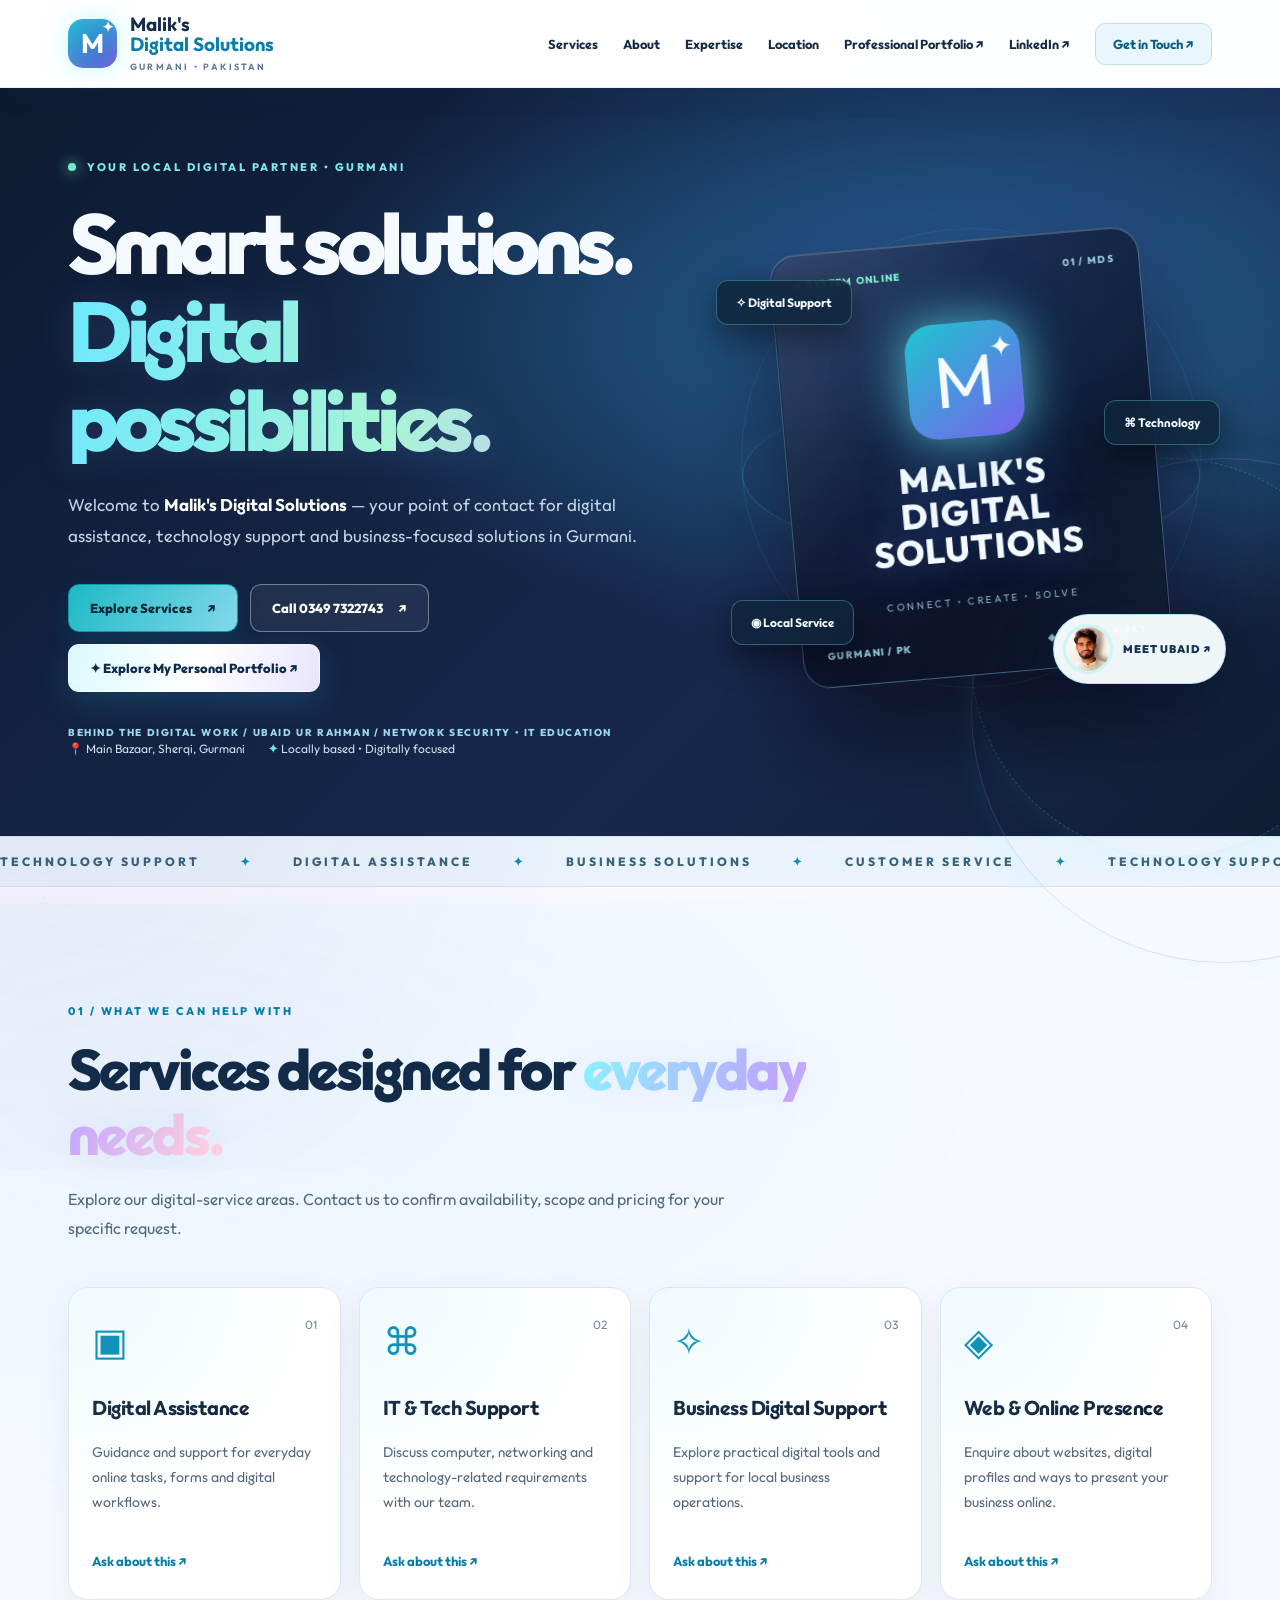
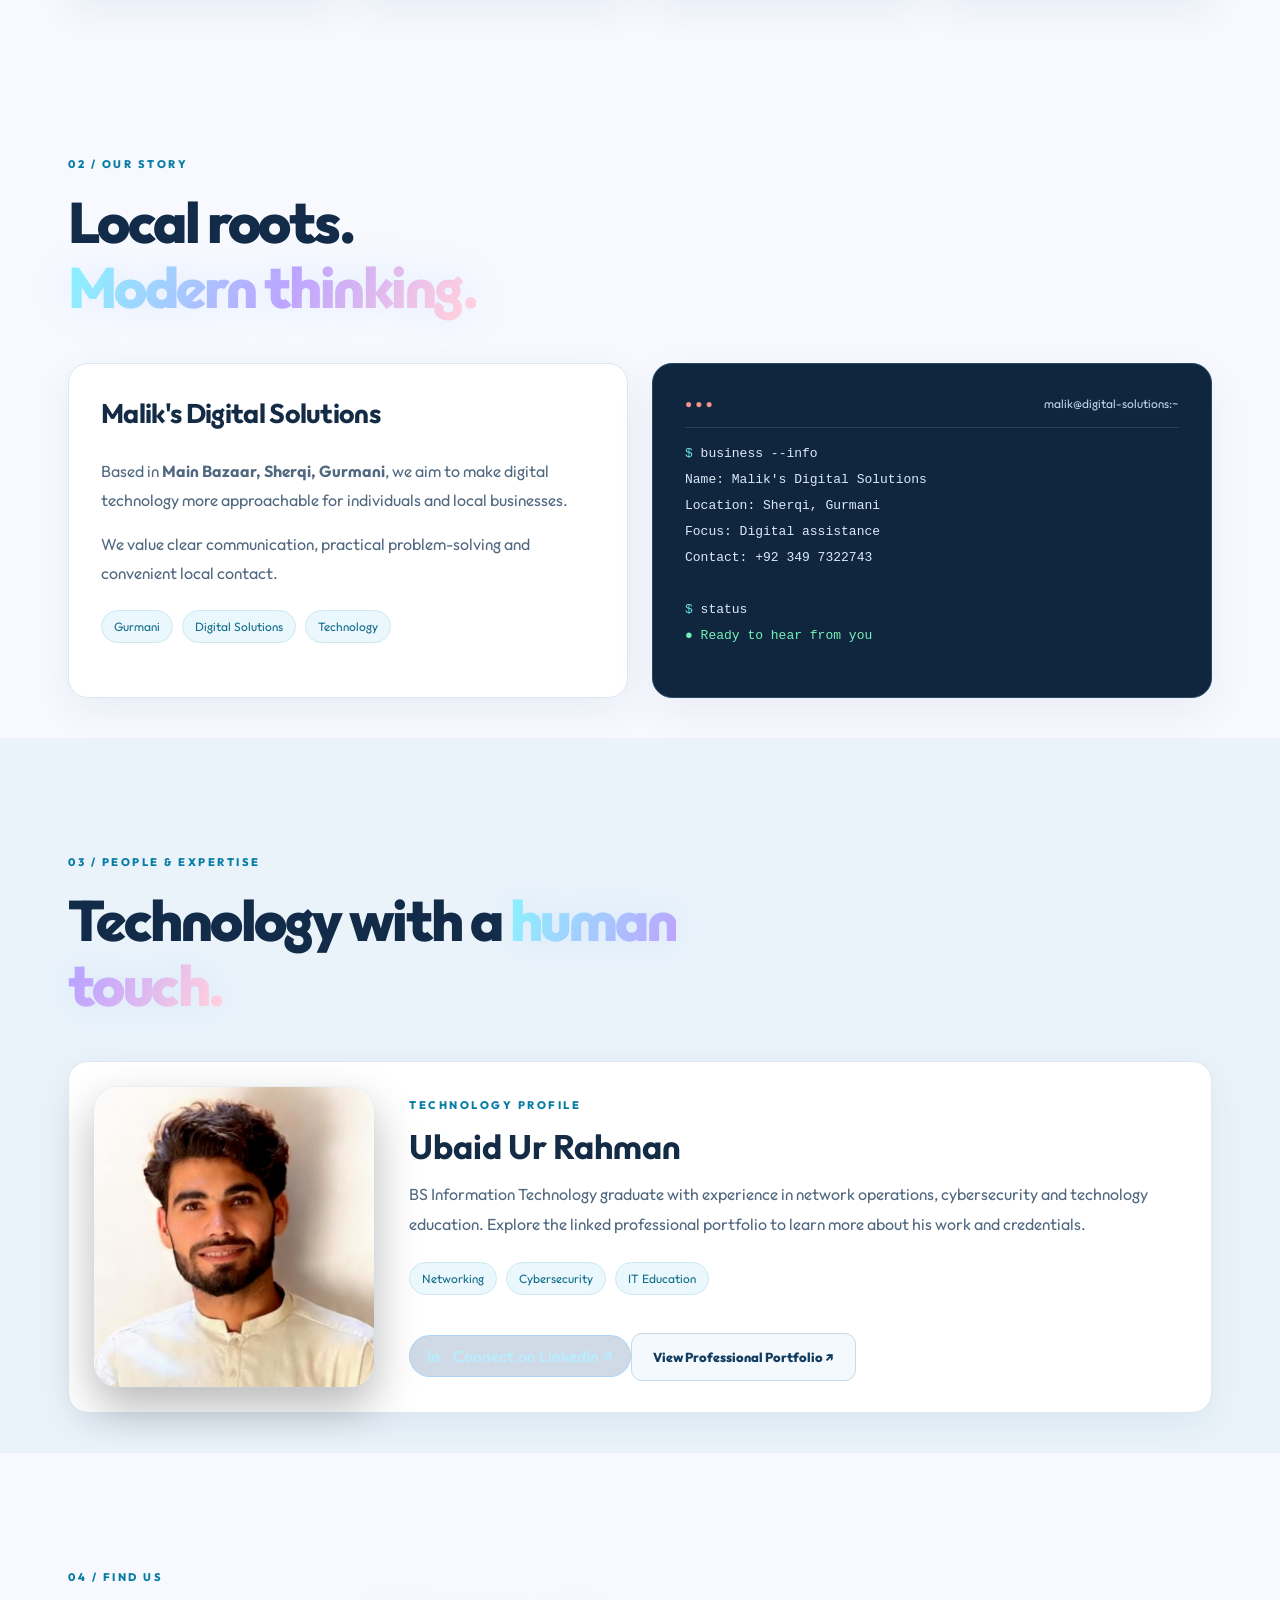
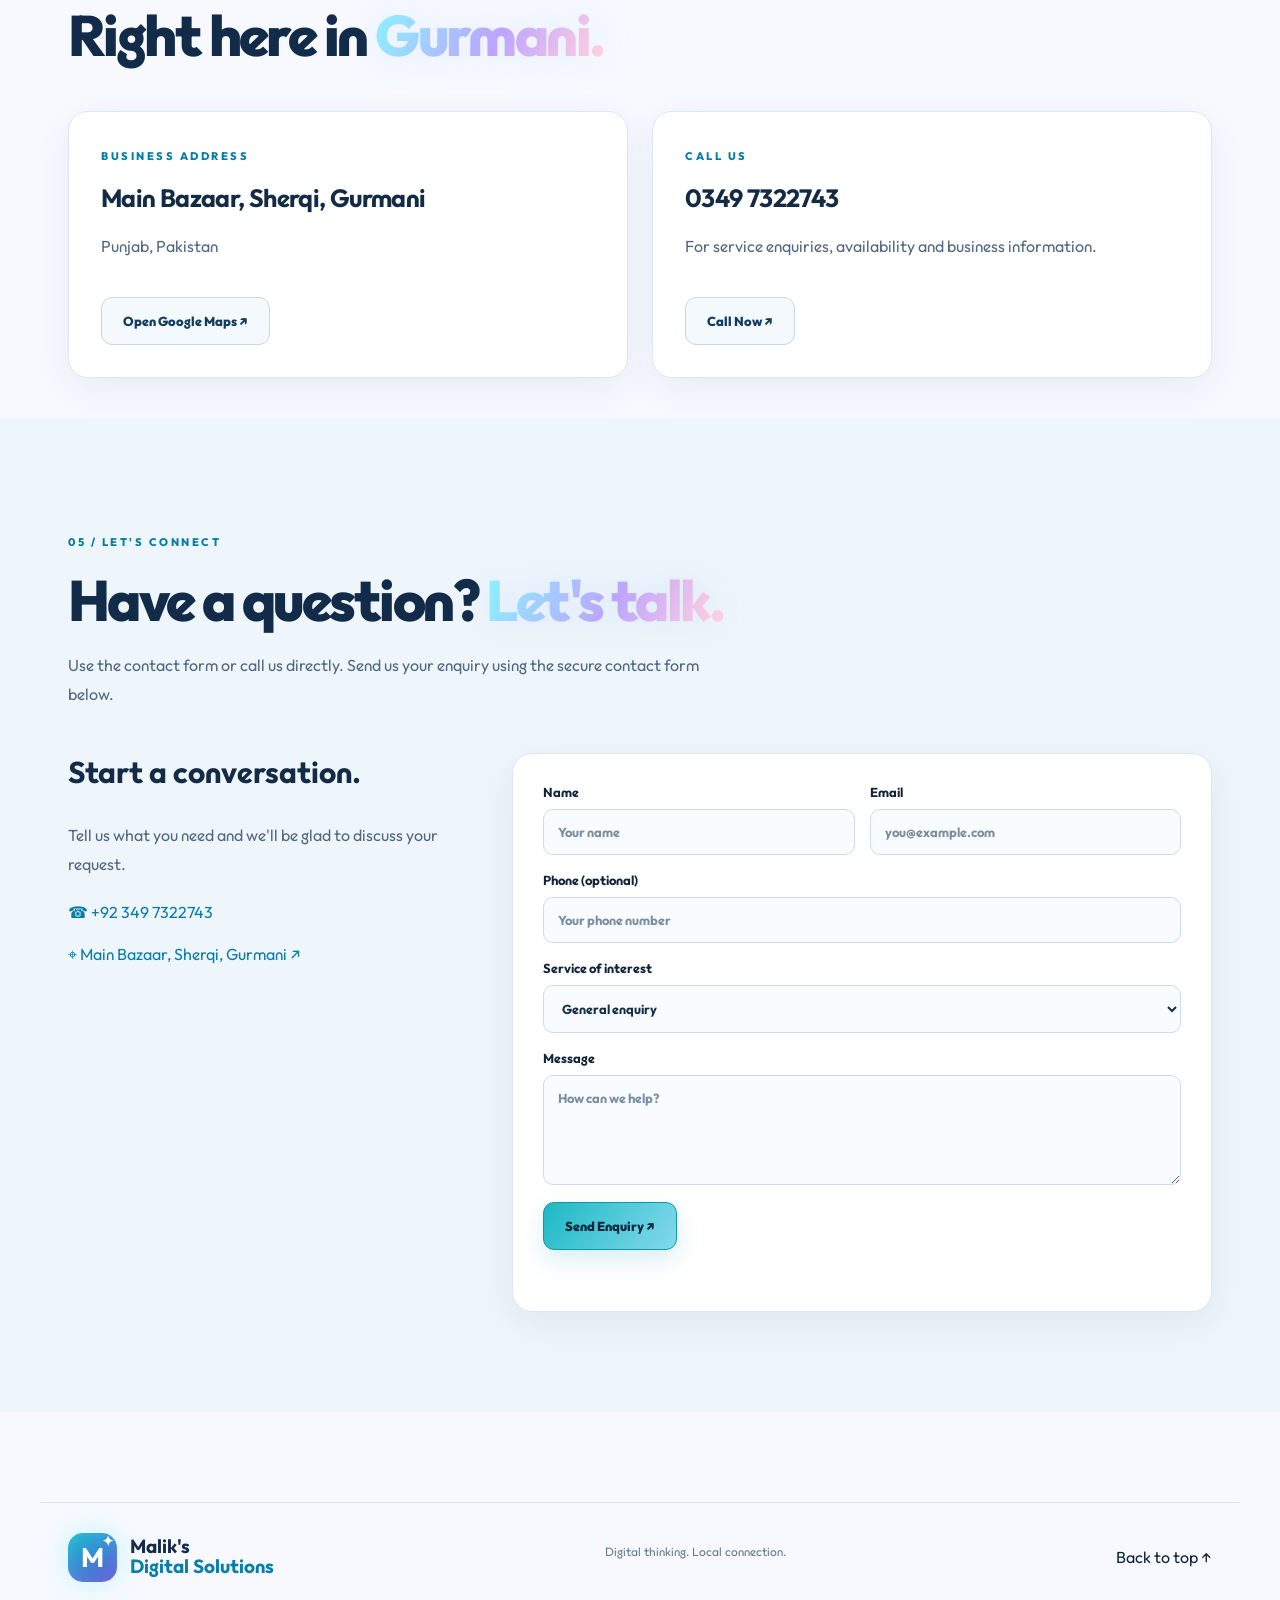
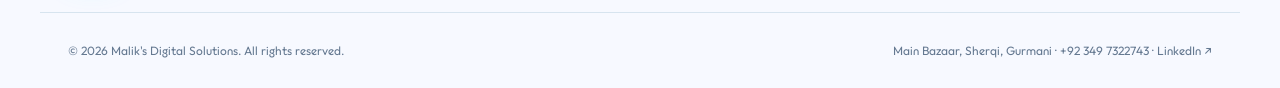
==== commit 02896825: "Built it use it (6add8efb62979dd2d9d89158)" ====
--- a/index.html
+++ b/index.html
@@ -1,13 +1,9 @@
 <!DOCTYPE html>
-<html lang="en"><head><meta charset="utf-8"/><meta content="width=device-width, initial-scale=1" name="viewport"/><meta content="#080d1d" name="theme-color"/><meta content="Ubaid Ur Rahman — Network Operations Engineer, Cybersecurity Enthusiast and IT Educator. Explore projects, research and experience." name="description"/><title>Ubaid Ur Rahman | Network Security &amp; IT</title><link href="https://fonts.googleapis.com" rel="preconnect"/><link crossorigin="" href="https://fonts.gstatic.com" rel="preconnect"/><link href="https://fonts.googleapis.com/css2?family=DM+Sans:wght@400;500;600;700&amp;family=Space+Grotesk:wght@400;500;600;700&amp;display=swap" rel="stylesheet"/><link href="style.css" rel="stylesheet"/></head><body><div aria-hidden="true" class="cursor-glow"></div><canvas aria-hidden="true" id="stars"></canvas><header class="header"><a class="logo" href="#home">UR<span>.</span><small>PORTFOLIO</small></a><button aria-expanded="false" aria-label="Open menu" class="menu-toggle">☰</button><nav id="nav"><a href="#about">About</a><a href="#experience">Experience</a><a href="#projects">Projects</a><a href="#skills">Skills</a><a href="#education">Education</a><a href="#proof">Credentials</a><a class="nav-cta" href="#contact">Let's Talk ↗</a></nav></header><main><section class="hero section" id="home"><div class="hero-copy reveal"><div class="eyebrow"><span class="pulse"></span> OPEN TO RESEARCH &amp; COLLABORATION</div><p class="hero-intro">Hello, I'm</p><h1>UBAID <span>UR RAHMAN</span></h1><div class="type-line">I work as a <span id="typed">NOC Engineer</span><span class="caret">|</span></div><p class="lead">IT graduate working at the intersection of <strong>network operations</strong>, <strong>cybersecurity</strong> and <strong>technology education</strong>. Building safer networks, one packet at a time.</p><div class="actions"><a class="btn primary" href="#projects">Explore My Work <span>↗</span></a><a class="btn ghost" download="" href="assets/Ubaid_Ur_Rahman_CV.pdf">Download CV ↓</a></div><div class="social"><a href="https://github.com/ubaidmalik-dev" rel="noopener" target="_blank">GitHub ↗</a><a href="https://www.linkedin.com/" rel="noopener" target="_blank" title="Add your exact LinkedIn profile URL">LinkedIn ↗</a><a href="mailto:ubaidmalikvk@gmail.com">Email ↗</a></div></div><div class="hero-art reveal"><div class="orbit orbit-one"></div><div class="orbit orbit-two"></div><div class="portrait-shell tilt"><div class="portrait-top">&lt; SECURITY / ENGINEER &gt;</div><div class="portrait-frame"><img alt="Portrait of Ubaid Ur Rahman" id="portrait" onerror="this.style.display='none';document.querySelector('.portrait-fallback').style.display='flex'" src="assets/profile.jpg"/><div class="portrait-fallback" style="display:none"><div class="avatar-symbol">UR</div><span>YOUR PHOTO HERE</span></div></div><div class="portrait-footer"><span>UBAID UR RAHMAN</span><span class="online">● ACTIVE</span></div></div><div class="floating-tag tag-a">🛡️ <span>CYBERSECURITY</span></div><div class="floating-tag tag-b">⌘ <span>NETWORK OPS</span></div><div class="floating-tag tag-c">✧ <span>AI / ML</span></div></div><a class="scroll-cue" href="#about">SCROLL TO EXPLORE ↓</a></section><section class="stats section reveal"><div><strong data-count="3.30" data-decimals="2">3.30</strong><span>BS IT CGPA / 4.00</span></div><div><strong>A+</strong><span>FINAL YEAR PROJECT</span></div><div><strong>5+</strong><span>PROFESSIONAL CERTIFICATIONS</span></div><div><strong>24/7</strong><span>NETWORK OPERATIONS</span></div></section><section class="section content-section" id="about"><div class="section-heading reveal"><p class="kicker">01 / WHO I AM</p><h2>Engineering networks.<br/><em>Empowering people.</em></h2></div><div class="about-grid"><div class="glass about-text reveal"><p>I'm <b>Ubaid Ur Rahman</b>, a BS Information Technology graduate from the <b>University of Gujrat</b>, passionate about network security, intelligent traffic analysis and real-world infrastructure.</p><p>I balance enterprise network monitoring at <b>Brain Telecommunication</b> with teaching technology at <b>Government High School Gurmani</b>. My final-year work explored IPv6 attacks and practical threat detection using Python, Scapy and GNS3.</p><p>My next goal is advanced research in AI-assisted intrusion detection and resilient networks.</p><div class="mini-tags"><span>📍 Pakistan</span><span>🌐 Network Security</span><span>🎓 BS Information Technology</span></div></div><div class="terminal glass reveal"><div class="terminal-bar"><i></i><i></i><i></i><span>ubaid@portfolio:~</span></div><pre><span class="term-muted">$</span> whoami
-<span class="term-green">ubaid-ur-rahman</span>
+<html lang="en"><head><meta charset="utf-8"/><meta content="width=device-width,initial-scale=1" name="viewport"/><meta content="#07111e" name="theme-color"/><meta content="Malik’s Digital Solutions — digital services and technology support in Main Bazaar, Sherqi, Gurmani, Pakistan." name="description"/><title>Malik’s Digital Solutions | Gurmani</title><link href="https://fonts.googleapis.com" rel="preconnect"/><link crossorigin="" href="https://fonts.gstatic.com" rel="preconnect"/><link href="https://fonts.googleapis.com/css2?family=DM+Sans:wght@400;500;600;700;800&amp;family=Outfit:wght@400;500;600;700;800;900&amp;display=swap" rel="stylesheet"/><link href="style.css" rel="stylesheet"/><link as_="image" href="portfolio/assets/profile.jpg" rel="preload"/></head><body><canvas aria-hidden="true" id="particles"></canvas><div aria-hidden="true" class="glow"></div><header class="top"><a class="brand" href="#home"><span class="brand-icon">M<span>✦</span></span><span>Malik's <b>Digital Solutions</b><small>GURMANI • PAKISTAN</small></span></a><button aria-expanded="false" aria-label="Toggle menu" class="hamb">☰</button><nav id="nav"><a href="#services">Services</a><a href="#about">About</a><a href="#work">Expertise</a><a href="#location">Location</a><a href="portfolio/index.html">Professional Portfolio ↗</a><a href="https://www.linkedin.com/in/ubaid-malik-2ab36b353/" rel="noopener noreferrer" target="_blank">LinkedIn ↗</a><a class="navbutton" href="#contact">Get in Touch ↗</a></nav></header><main><section class="hero wrap" id="home"><div class="hero-copy reveal"><div class="eyebrow"><i></i> YOUR LOCAL DIGITAL PARTNER • GURMANI</div><h1>Smart solutions.<br/><em>Digital possibilities.</em></h1><p>Welcome to <strong>Malik's Digital Solutions</strong> — your point of contact for digital assistance, technology support and business-focused solutions in Gurmani.</p><div class="actions"><a class="btn primary" href="#services">Explore Services <span>↗</span></a><a class="btn secondary" href="tel:+923497322743">Call 0349 7322743 <span>↗</span></a><a class="btn portfolio-cta" href="portfolio/index.html">✦ Explore My Personal Portfolio ↗</a></div><div class="hero-portfolio-note">BEHIND THE DIGITAL WORK  /  UBAID UR RAHMAN  /  NETWORK SECURITY • IT EDUCATION</div><div class="hero-meta"><span><b>📍</b> Main Bazaar, Sherqi, Gurmani</span><span><b>✦</b> Locally based • Digitally focused</span></div></div><div class="visual reveal"><div aria-hidden="true" class="orbit orbit-a"></div><div aria-hidden="true" class="orbit orbit-b"></div><div aria-hidden="true" class="orbit orbit-c"></div><div class="orb orb-one"></div><div class="orb orb-two"></div><div class="holo tilt"><div class="holo-top"><span>● SYSTEM ONLINE</span><span>01 / MDS</span></div><div class="holo-center"><div class="holo-logo">M<span>✦</span></div><h2>MALIK'S<br/>DIGITAL<br/>SOLUTIONS</h2><p>CONNECT • CREATE • SOLVE</p></div><div class="holo-bottom"><span>GURMANI / PK</span><span>◈ DIGITAL FIRST</span></div></div><div class="float-chip chip-one">✧ Digital Support</div><div class="float-chip chip-two">⌘ Technology</div><div class="float-chip chip-three">◉ Local Service</div><a class="profile-float" href="portfolio/index.html"><img alt="Ubaid Ur Rahman — personal portfolio" src="portfolio/assets/profile.jpg"/><span>MEET UBAID  ↗</span></a></div></section><section aria-label="Focus areas" class="marquee"><div>TECHNOLOGY SUPPORT <span>✦</span> DIGITAL ASSISTANCE <span>✦</span> BUSINESS SOLUTIONS <span>✦</span> CUSTOMER SERVICE <span>✦</span> TECHNOLOGY SUPPORT <span>✦</span> DIGITAL ASSISTANCE <span>✦</span></div></section><section class="wrap section" id="services"><div class="section-head reveal"><span class="kicker">01 / WHAT WE CAN HELP WITH</span><h2>Services designed for <em>everyday needs.</em></h2><p>Explore our digital-service areas. Contact us to confirm availability, scope and pricing for your specific request.</p></div><div class="cards"><article class="glass card reveal tilt"><span class="service-icon">▣</span><span class="num">01</span><h3>Digital Assistance</h3><p>Guidance and support for everyday online tasks, forms and digital workflows.</p><a href="#contact">Ask about this ↗</a></article><article class="glass card reveal tilt"><span class="service-icon">⌘</span><span class="num">02</span><h3>IT &amp; Tech Support</h3><p>Discuss computer, networking and technology-related requirements with our team.</p><a href="#contact">Ask about this ↗</a></article><article class="glass card reveal tilt"><span class="service-icon">✧</span><span class="num">03</span><h3>Business Digital Support</h3><p>Explore practical digital tools and support for local business operations.</p><a href="#contact">Ask about this ↗</a></article><article class="glass card reveal tilt"><span class="service-icon">◈</span><span class="num">04</span><h3>Web &amp; Online Presence</h3><p>Enquire about websites, digital profiles and ways to present your business online.</p><a href="#contact">Ask about this ↗</a></article></div></section><section class="wrap section about" id="about"><div class="section-head reveal"><span class="kicker">02 / OUR STORY</span><h2>Local roots.<br/><em>Modern thinking.</em></h2></div><div class="about-grid"><div class="glass panel reveal"><h3>Malik's Digital Solutions</h3><p>Based in <strong>Main Bazaar, Sherqi, Gurmani</strong>, we aim to make digital technology more approachable for individuals and local businesses.</p><p>We value clear communication, practical problem-solving and convenient local contact.</p><div class="tags"><span>Gurmani</span><span>Digital Solutions</span><span>Technology</span></div></div><div class="glass terminal reveal"><div class="terminal-head"><span>● ● ●</span><span>malik@digital-solutions:~</span></div><pre><span>$</span> business --info
+Name: Malik's Digital Solutions
+Location: Sherqi, Gurmani
+Focus: Digital assistance
+Contact: +92 349 7322743
 
-<span class="term-muted">$</span> cat interests.txt
-→ Network Security
-→ IPv6 Threat Analytics
-→ AI-Driven Intrusion Detection
-→ Network Infrastructure
-→ IT Education
-
-<span class="term-muted">$</span> status
-<span class="term-green">● Learning. Building. Securing.</span></pre></div></div></section><section class="section content-section" id="experience"><div class="section-heading reveal"><p class="kicker">02 / CAREER JOURNEY</p><h2>Experience that <em>connects.</em></h2></div><div class="timeline"><article class="timeline-item glass reveal"><div class="time-dot"></div><div class="job-top"><div><span class="pill">CURRENT · REMOTE EVENING / NIGHT SHIFT</span><h3>NOC Engineer</h3><p class="organization">Brain Telecommunication · Lahore, Pakistan</p></div><span class="job-icon">⌁</span></div><p>Monitor live network alerts, investigate incidents, troubleshoot routing and connectivity issues, escalate faults and maintain SLA-aligned incident documentation.</p></article><article class="timeline-item glass reveal"><div class="time-dot"></div><div class="job-top"><div><span class="pill">CURRENT · TEACHING</span><h3>STI – Tech Teacher</h3><p class="organization">Government High School Gurmani · Punjab, Pakistan</p></div><span class="job-icon">✎</span></div><p>Support students' technology learning through accessible explanations, practical computer skills and classroom instruction.</p></article><article class="timeline-item glass reveal"><div class="time-dot"></div><div class="job-top"><div><span class="pill">SEP 2024 – FEB 2025</span><h3>Teaching Assistant · Computer Networks</h3><p class="organization">University of Gujrat</p></div><span class="job-icon">▤</span></div><p>Assisted networking labs, mentored students in Cisco Packet Tracer and designed practical subnetting and troubleshooting exercises.</p></article><article class="timeline-item glass reveal"><div class="time-dot"></div><div class="job-top"><div><span class="pill">JUN – SEP 2023</span><h3>IT &amp; Network Specialist · Intern</h3><p class="organization">University of Gujrat</p></div><span class="job-icon">◈</span></div><p>Monitored campus network infrastructure, applied Windows and Linux security updates, and documented operational procedures.</p></article></div></section><section class="section content-section" id="projects"><div class="section-heading reveal"><p class="kicker">03 / FEATURED WORK</p><h2>Built to <em>defend.</em></h2></div><article class="project glass reveal tilt"><div class="project-visual"><div class="radar"><div class="radar-sweep"></div><div class="radar-center">IPv6<br/><small>SECURITY</small></div><span class="radar-dot dot1"></span><span class="radar-dot dot2"></span><span class="radar-dot dot3"></span></div><div class="visual-label">THREAT ANALYTICS / LIVE DETECTION</div></div><div class="project-body"><span class="pill">FINAL YEAR PROJECT · GRADE A+</span><h3>IPv6 Security Toolkit</h3><p>A Python-based security toolkit for inspecting IPv6 traffic, detecting suspicious activity and validating attack scenarios in virtualized network environments.</p><ul><li>Live packet capture and inspection using Scapy</li><li>Router Advertisement spoofing and fragmentation attack simulations</li><li>Audio/email alerts, JSON logs and PCAP export</li><li>GNS3, Kali Linux, Xubuntu and Wireshark validation</li></ul><div class="mini-tags"><span>Python</span><span>Scapy</span><span>GNS3</span><span>Wireshark</span><span>IPv6</span></div></div></article><div class="interest-grid"><article class="glass interest-card reveal"><div class="interest-icon">◉</div><h3>Intelligent Traffic Monitoring</h3><p>Exploring machine learning for anomaly detection and predictive network analytics.</p></article><article class="glass interest-card reveal"><div class="interest-icon">⌘</div><h3>Enterprise Network Labs</h3><p>Hands-on network design, routing and troubleshooting in simulated environments.</p></article><article class="glass interest-card reveal"><div class="interest-icon">✧</div><h3>Security Research</h3><p>Interested in automated threat hunting, intrusion detection and digital forensics.</p></article></div></section><section class="section content-section" id="skills"><div class="section-heading reveal"><p class="kicker">04 / TOOLKIT</p><h2>Tools of the <em>trade.</em></h2></div><div class="skills-grid"><div class="skill-card glass reveal"><h3>◈ Networking</h3><div class="skill-chips"><span>Cisco Routing</span><span>OSPF</span><span>EIGRP</span><span>ACLs</span><span>GNS3</span><span>Packet Tracer</span></div></div><div class="skill-card glass reveal"><h3>🛡 Cybersecurity</h3><div class="skill-chips"><span>Wireshark</span><span>Scapy</span><span>Kali Linux</span><span>IPv6 Security</span><span>Incident Response</span></div></div><div class="skill-card glass reveal"><h3>⌘ Programming &amp; AI</h3><div class="skill-chips"><span>Python</span><span>Scikit-learn</span><span>Pandas</span><span>JSON</span><span>Machine Learning</span></div></div><div class="skill-card glass reveal"><h3>▣ Systems &amp; Education</h3><div class="skill-chips"><span>Windows</span><span>Linux</span><span>Network Monitoring</span><span>Technical Writing</span><span>Student Mentoring</span></div></div></div></section><section class="section content-section" id="education"><div class="section-heading reveal"><p class="kicker">05 / CREDENTIALS</p><h2>Always <em>learning.</em></h2></div><div class="edu-grid"><div class="glass edu-card reveal"><span class="pill">2021 — 2025</span><h3>BS Information Technology</h3><p class="organization">University of Gujrat · Hafiz Hayat Campus</p><p>CGPA <b>3.30 / 4.00</b> · 130 credit hours</p><p>Focus: networks, cybersecurity, AI, data mining and operating systems.</p></div><div class="glass edu-card reveal"><span class="pill">CERTIFICATIONS</span><h3>Professional Learning</h3><div class="cert-list"><div>Microsoft Azure AI Fundamentals <small>2025</small></div><div>(ISC)² Certified in Cybersecurity <small>2025</small></div><div>Cisco Introduction to Cybersecurity <small>2025</small></div><div>NAVTTC Cisco Network Administration <small>2025</small></div><div>IBM Machine Learning with Python <small>2024</small></div></div></div></div><div class="awards glass reveal"><span>✦</span><p><b>Scholarship recognition:</b> Benazir Undergraduate Scholarship Program (BUSP) and Punjab Educational Endowment Fund (PEEF).</p></div></section><section class="section content-section" id="proof"><div class="section-heading reveal"><p class="kicker">06 / VERIFIED LEARNING</p><h2>Credentials with <em>evidence.</em></h2><p>Original documents supplied by me. Select a certificate to open its full PDF.</p></div><div class="proof-grid"><a class="proof-card glass reveal tilt" href="assets/cisco-cybersecurity.pdf" rel="noopener" target="_blank"><div class="proof-image"><img alt="Cisco Networking Academy Introduction to Cybersecurity verified badge, issued May 21, 2025" decoding="async" height="525" loading="lazy" src="assets/cisco-cybersecurity-cropped.webp" width="960"/></div><div class="proof-info"><span class="pill">VERIFIED BADGE · 2025</span><h3>Cisco Networking Academy</h3><p>Introduction to Cybersecurity · May 21, 2025</p><span class="proof-link">View original evidence ↗</span></div></a><a class="proof-card glass reveal tilt" href="assets/isc2-cc.pdf" rel="noopener" target="_blank"><div class="proof-image"><img alt="ISC2 Certified in Cybersecurity certificate of completion issued September 17, 2025" loading="lazy" src="assets/isc2-cc.png"/></div><div class="proof-info"><span class="pill">CERTIFICATE · 2025</span><h3>ISC2 Certified in Cybersecurity (CC)</h3><p>Certificate of completion · September 17, 2025</p><span class="proof-link">View original evidence ↗</span></div></a></div><div class="learning-note glass reveal"><h3>More professional learning</h3><p>Azure AI Fundamentals · IBM Machine Learning with Python · NAVTTC Cisco Network Administration</p><small>Listed from my CV. Supporting certificate images can be added when original documents are provided.</small></div></section><section class="section content-section contact-section" id="contact"><div class="section-heading reveal"><p class="kicker">07 / GET IN TOUCH</p><h2>Let's build something <em>meaningful.</em></h2><p>Interested in research collaboration, cybersecurity, networking or technology education? Send a message.</p></div><div class="contact-grid"><div class="contact-info reveal"><div class="contact-card glass"><span>EMAIL</span><a href="mailto:ubaidmalikvk@gmail.com">ubaidmalikvk@gmail.com ↗</a></div><div class="contact-card glass"><span>LOCATION</span><strong>Muzaffargarh, Punjab, Pakistan</strong></div><div class="contact-card glass"><span>GITHUB</span><a href="https://github.com/ubaidmalik-dev" rel="noopener" target="_blank">github.com/ubaidmalik-dev ↗</a></div></div><form action="https://formspree.io/f/mnppjnwd" class="glass contact-form reveal" id="contactForm" method="POST"><div class="form-row"><label>Your name<input maxlength="100" name="name" placeholder="Your full name" required="" type="text"/></label><label>Your email<input name="email" placeholder="you@example.com" required="" type="email"/></label></div><label>Subject<input maxlength="150" name="subject" placeholder="How can we collaborate?" required="" type="text"/></label><label>Message<textarea maxlength="5000" name="message" placeholder="Tell me about your idea..." required="" rows="5"></textarea></label><input autocomplete="off" class="honeypot" name="_gotcha" tabindex="-1" type="text"/><button class="btn primary" id="sendButton" type="submit">Send Message ↗</button><p aria-live="polite" class="form-status" id="formStatus" role="status"></p></form></div></section></main><footer><div class="footer-top"><a class="logo" href="#home">UR<span>.</span></a><p>Designed with curiosity. Built with code.</p><a href="#home">BACK TO TOP ↑</a></div><div class="footer-bottom"><span>© <span id="year"></span> Ubaid Ur Rahman. All rights reserved.</span><span>NETWORKS · SECURITY · EDUCATION</span></div><div class="linkedin-footer"><a href="https://www.linkedin.com/in/ubaid-malik-2ab36b353/" rel="noopener noreferrer" target="_blank">Connect on LinkedIn ↗</a></div></footer><script src="script.js"></script></body></html>
+<span>$</span> status
+<span class="green">● Ready to hear from you</span></pre></div></div></section><section class="wrap section" id="work"><div class="section-head reveal"><span class="kicker">03 / PEOPLE &amp; EXPERTISE</span><h2>Technology with a <em>human touch.</em></h2></div><div class="founder glass reveal"><div class="founder-photo"><img alt="Ubaid Ur Rahman" loading="lazy" src="portfolio/assets/profile.jpg"/></div><div><span class="kicker">TECHNOLOGY PROFILE</span><h3>Ubaid Ur Rahman</h3><p>BS Information Technology graduate with experience in network operations, cybersecurity and technology education. Explore the linked professional portfolio to learn more about his work and credentials.</p><div class="tags"><span>Networking</span><span>Cybersecurity</span><span>IT Education</span></div><a aria-label="Visit Ubaid Malik on LinkedIn" class="social-pill" href="https://www.linkedin.com/in/ubaid-malik-2ab36b353/" rel="noopener noreferrer" target="_blank">in <span>Connect on LinkedIn ↗</span></a><a class="btn secondary" href="portfolio/index.html">View Professional Portfolio ↗</a></div></div></section><section class="wrap section" id="location"><div class="section-head reveal"><span class="kicker">04 / FIND US</span><h2>Right here in <em>Gurmani.</em></h2></div><div class="location-grid"><div class="glass location-card reveal"><span class="kicker">BUSINESS ADDRESS</span><h3>Main Bazaar, Sherqi, Gurmani</h3><p>Punjab, Pakistan</p><a class="btn secondary" href="https://www.google.com/maps/search/?api=1&amp;query=Malik%27s+Digital+Solutions+Main+Bazaar+Sherqi+Gurmani" rel="noopener" target="_blank">Open Google Maps ↗</a></div><div class="glass location-card reveal"><span class="kicker">CALL US</span><h3>0349 7322743</h3><p>For service enquiries, availability and business information.</p><a class="btn secondary" href="tel:+923497322743">Call Now ↗</a></div></div></section><section class="wrap section" id="contact"><div class="section-head reveal"><span class="kicker">05 / LET'S CONNECT</span><h2>Have a question? <em>Let's talk.</em></h2><p>Use the contact form or call us directly. Send us your enquiry using the secure contact form below.</p></div><div class="contact-grid"><div class="contact-copy reveal"><h3>Start a conversation.</h3><p>Tell us what you need and we'll be glad to discuss your request.</p><a href="tel:+923497322743">☎ +92 349 7322743</a><a href="https://www.google.com/maps/search/?api=1&amp;query=Malik%27s+Digital+Solutions+Gurmani" rel="noopener" target="_blank">⌖ Main Bazaar, Sherqi, Gurmani ↗</a></div><form action="https://formspree.io/f/mnppjnwd" class="glass form reveal" id="contactForm" method="POST"><div class="form-grid"><label>Name<input maxlength="100" name="name" placeholder="Your name" required=""/></label><label>Email<input name="email" placeholder="you@example.com" required="" type="email"/></label></div><label>Phone (optional)<input autocomplete="tel" name="phone" placeholder="Your phone number" type="tel"/></label><label>Service of interest<select name="service"><option>General enquiry</option><option>Digital assistance</option><option>IT &amp; technology support</option><option>Business digital support</option><option>Web &amp; online presence</option></select></label><label>Message<textarea maxlength="5000" name="message" placeholder="How can we help?" required="" rows="5"></textarea></label><input autocomplete="off" class="trap" name="_gotcha" tabindex="-1"/><button class="btn primary" id="send" type="submit">Send Enquiry ↗</button><p aria-live="polite" id="status" role="status"></p></form></div></section></main><footer><div class="wrap footer-top"><a class="brand" href="#home"><span class="brand-icon">M<span>✦</span></span><span>Malik's <b>Digital Solutions</b></span></a><p>Digital thinking. Local connection.</p><a href="#home">Back to top ↑</a></div><div class="wrap footer-bottom"><span>© <span id="year"></span> Malik's Digital Solutions. All rights reserved.</span><span>Main Bazaar, Sherqi, Gurmani · +92 349 7322743 · <a href="https://www.linkedin.com/in/ubaid-malik-2ab36b353/" rel="noopener noreferrer" target="_blank">LinkedIn ↗</a></span></div></footer><script src="script.js"></script></body></html>
--- a/style.css
+++ b/style.css
@@ -1,21 +1,66 @@
-:root{--bg:#070b17;--panel:#10182b;--line:#273653;--text:#eaf2ff;--muted:#9aaac5;--cyan:#61e5ff;--violet:#a78bfa}*{box-sizing:border-box}html{scroll-behavior:smooth}body{margin:0;background:var(--bg);color:var(--text);font-family:'DM Sans',sans-serif;overflow-x:hidden}a{color:inherit;text-decoration:none}button,input,textarea{font:inherit}::selection{background:#66dfff;color:#07101d}#stars{position:fixed;inset:0;z-index:-1;opacity:.6;pointer-events:none}.cursor-glow{position:fixed;width:450px;height:450px;border-radius:50%;background:radial-gradient(circle,#3f79ff16,transparent 70%);pointer-events:none;z-index:-1;transform:translate(-50%,-50%)}.header{height:82px;position:fixed;top:0;left:0;right:0;z-index:30;display:flex;align-items:center;justify-content:space-between;padding:0 max(5%,calc((100vw - 1240px)/2));background:#080d1dd9;backdrop-filter:blur(20px);border-bottom:1px solid #ffffff12}.logo{font:700 29px 'Space Grotesk';letter-spacing:-2px}.logo span{color:var(--cyan)}.logo small{display:block;font:600 8px 'DM Sans';letter-spacing:4px;color:var(--muted)}nav{display:flex;gap:29px;align-items:center}nav a{font-size:13px;color:#c8d5ed;transition:.25s}nav a:hover,.social a:hover{color:var(--cyan)}nav .nav-cta{padding:12px 18px;border:1px solid #5ccdec7d;border-radius:9px;color:var(--cyan)}.menu-toggle{display:none}.section{max-width:1240px;margin:auto;padding-left:24px;padding-right:24px}.hero{min-height:790px;height:100svh;max-height:1000px;padding-top:110px;display:grid;grid-template-columns:1.13fr .87fr;align-items:center;position:relative;gap:50px}.hero:before{content:'';position:absolute;top:20%;left:-25%;width:800px;height:700px;background:radial-gradient(circle,#223c8929,transparent 70%);z-index:-1}.eyebrow,.kicker{font-size:11px;font-weight:700;letter-spacing:3px;color:var(--cyan)}.eyebrow{display:inline-flex;align-items:center;gap:10px;padding:10px 13px;border:1px solid #56d7f744;border-radius:50px;background:#3b9dcc12}.pulse{width:7px;height:7px;background:#4bffc0;border-radius:50%;box-shadow:0 0 0 5px #4bffc021;animation:pulse 2s infinite}.hero-intro{font-size:22px;color:#b8c7e0;margin:29px 0 5px}h1,h2,h3{font-family:'Space Grotesk',sans-serif}h1{font-size:clamp(58px,6.4vw,94px);line-height:.99;letter-spacing:-5px;margin:0}h1 span{display:block;background:linear-gradient(100deg,#5ce6ff,#8c9cff 55%,#b999ff);color:transparent;background-clip:text}.type-line{font:600 clamp(19px,2.2vw,27px) 'Space Grotesk';margin:24px 0;color:#dbe8ff}.type-line #typed{color:var(--cyan)}.caret{color:var(--cyan);animation:blink .7s infinite}.lead{color:var(--muted);font-size:16px;line-height:1.9;max-width:570px}.lead strong{color:#d6e8fa;font-weight:600}.actions{display:flex;flex-wrap:wrap;gap:14px;margin:33px 0}.btn{border:0;border-radius:11px;padding:15px 23px;display:inline-flex;align-items:center;justify-content:center;gap:20px;font-weight:700;font-size:13px;cursor:pointer;transition:transform .3s,box-shadow .3s}.btn:hover{transform:translateY(-4px)}.primary{color:#05121f;background:linear-gradient(120deg,#65e5ff,#91a9ff);box-shadow:0 10px 35px #3a8aff30}.ghost{border:1px solid #52647f;color:#dbeaff;background:#121d2e}.social{display:flex;gap:25px;margin-top:20px;font-size:13px;color:#9fb4d4}.hero-art{height:550px;display:flex;align-items:center;justify-content:center;position:relative;perspective:1100px}.orbit{position:absolute;border:1px solid #75c9fa33;border-radius:50%;width:500px;height:500px;animation:spin 35s linear infinite}.orbit-two{width:390px;height:390px;border-style:dashed;animation-direction:reverse;animation-duration:24s}.portrait-shell{width:330px;height:430px;background:linear-gradient(145deg,#203a61,#101a32 60%,#182b4d);border:1px solid #71d9ff80;border-radius:23px;padding:12px;box-shadow:0 30px 110px #2185e02e,inset 0 0 30px #57caff15;transform:rotate(-4deg);transition:transform .25s;position:relative;z-index:2}.portrait-top,.portrait-footer{font:600 10px 'Space Grotesk';letter-spacing:2px;color:#b4d9ef;padding:10px 6px}.portrait-frame{height:344px;border-radius:14px;overflow:hidden;background:radial-gradient(circle at 50% 38%,#315c94,#0d1730 65%);position:relative}.portrait-frame img{width:100%;height:100%;object-fit:cover;object-position:center 24%}.portrait-fallback{height:100%;display:flex;flex-direction:column;align-items:center;justify-content:center;gap:20px;font-size:10px;letter-spacing:3px;color:#99c2e2}.avatar-symbol{width:170px;height:170px;border:2px solid #65e5ff;border-radius:50%;display:grid;place-items:center;font:700 78px 'Space Grotesk';color:#b3eaff;box-shadow:0 0 80px #52ceff4b,inset 0 0 60px #52ceff25}.portrait-footer{display:flex;justify-content:space-between}.online{color:#6df7bd}.floating-tag{position:absolute;z-index:3;padding:13px 16px;background:#122542e8;border:1px solid #6cd9ff65;border-radius:12px;box-shadow:0 10px 35px #0006;font-size:19px;display:flex;align-items:center;gap:9px;animation:float 5s ease-in-out infinite}.floating-tag span{font-size:10px;letter-spacing:1.2px;font-weight:700}.tag-a{top:14%;left:-2%}.tag-b{right:-4%;top:37%;animation-delay:-2s}.tag-c{bottom:15%;left:0;animation-delay:-3s}.scroll-cue{position:absolute;bottom:30px;left:24px;font-size:10px;letter-spacing:3px;color:#7f97b6}.stats{display:grid;grid-template-columns:repeat(4,1fr);padding-top:25px;padding-bottom:40px;border-top:1px solid #273652;border-bottom:1px solid #273652}.stats>div{display:flex;flex-direction:column;gap:9px;padding:14px 30px;border-right:1px solid #273652}.stats>div:last-child{border:0}.stats strong{font:700 36px 'Space Grotesk';color:var(--cyan)}.stats span{font-size:10px;letter-spacing:1.7px;color:var(--muted)}.content-section{padding-top:115px;padding-bottom:25px;scroll-margin-top:70px}.section-heading{margin-bottom:45px}.section-heading h2{font-size:clamp(36px,5vw,62px);line-height:1.13;letter-spacing:-2.5px;margin:12px 0}.section-heading h2 em{font-style:normal;color:var(--cyan)}.section-heading>p:last-child{color:var(--muted);max-width:550px;line-height:1.7}.glass{background:linear-gradient(135deg,#15233cbd,#0e1729d9);border:1px solid #54739846;border-radius:19px;box-shadow:0 20px 60px #0002}.about-grid{display:grid;grid-template-columns:1.1fr .9fr;gap:25px}.about-text{padding:36px}.about-text p{font-size:16px;line-height:1.95;color:#aabbd5}.about-text b{color:#e5f4ff}.mini-tags,.skill-chips{display:flex;flex-wrap:wrap;gap:9px}.mini-tags span,.skill-chips span{border:1px solid #45617b6e;background:#21365369;border-radius:7px;padding:9px 11px;font-size:11px;color:#c5def3}.terminal{overflow:hidden}.terminal-bar{height:47px;background:#1c2b45;display:flex;align-items:center;gap:7px;padding:0 19px}.terminal-bar i{width:10px;height:10px;border-radius:50%;background:#f97e82}.terminal-bar i:nth-child(2){background:#ffd073}.terminal-bar i:nth-child(3){background:#69e5aa}.terminal-bar span{margin-left:13px;color:#8da3bf;font-size:11px}.terminal pre{font:14px/1.85 monospace;color:#c3d7ed;padding:19px 26px;white-space:pre-wrap}.term-muted{color:#8d93ff}.term-green{color:#5ff3b0}.timeline{position:relative;padding-left:36px;display:grid;gap:20px}.timeline:before{content:'';position:absolute;top:15px;bottom:25px;left:10px;width:2px;background:linear-gradient(var(--cyan),#8e7eff,transparent)}.timeline-item{padding:28px 30px;position:relative}.time-dot{position:absolute;left:-33px;top:38px;width:16px;height:16px;background:var(--cyan);border:4px solid #122442;border-radius:50%;box-shadow:0 0 16px #52dfff}.job-top{display:flex;justify-content:space-between}.job-icon{font-size:35px;color:#69dfff}.pill{display:inline-block;border:1px solid #55cfe848;color:#67dfff;background:#3abaf212;padding:7px 10px;border-radius:6px;font-size:10px;letter-spacing:1.1px;font-weight:700}.timeline-item h3,.edu-card h3{font-size:24px;margin:13px 0 6px}.organization{color:#a8a0ff!important;font-weight:600}.timeline-item>p,.edu-card>p{color:var(--muted);line-height:1.75}.project{display:grid;grid-template-columns:.9fr 1.1fr;overflow:hidden}.project-visual{min-height:440px;background:radial-gradient(circle,#1c5282,#0b1830 65%);display:flex;align-items:center;justify-content:center;position:relative;overflow:hidden}.radar{width:290px;height:290px;border:1px solid #56d6ff70;border-radius:50%;position:relative;background:repeating-radial-gradient(circle,transparent 0 46px,#52d9ff22 47px 48px),linear-gradient(90deg,transparent 49.8%,#4bdcff33 50%,transparent 50.2%),linear-gradient(0deg,transparent 49.8%,#4bdcff33 50%,transparent 50.2%)}.radar-sweep{position:absolute;inset:0;border-radius:50%;background:conic-gradient(from 0deg,transparent 0deg,#64e8ff55 50deg,transparent 65deg);animation:spin 5s linear infinite}.radar-center{position:absolute;inset:0;display:flex;align-items:center;justify-content:center;flex-direction:column;font:700 38px 'Space Grotesk';color:#a6f3ff;text-align:center;text-shadow:0 0 25px #6cefff}.radar-center small{font-size:11px;letter-spacing:3px}.radar-dot{position:absolute;width:9px;height:9px;border-radius:50%;background:#77ffcd;box-shadow:0 0 18px #77ffcd}.dot1{top:20%;left:40%}.dot2{bottom:28%;right:12%}.dot3{bottom:16%;left:20%}.visual-label{position:absolute;bottom:22px;font-size:10px;letter-spacing:2px;color:#91b6d4}.project-body{padding:38px}.project-body h3{font-size:35px;margin:15px 0}.project-body p,.project-body li{color:#a7b9d3;line-height:1.8}.project-body ul{padding-left:20px}.interest-grid{display:grid;grid-template-columns:repeat(3,1fr);gap:20px;margin-top:20px}.interest-card,.skill-card{padding:27px}.interest-icon{font-size:35px;color:var(--cyan)}.interest-card h3{font-size:20px}.interest-card p{color:var(--muted);line-height:1.7}.skills-grid{display:grid;grid-template-columns:repeat(2,1fr);gap:20px}.skill-card h3{font-size:21px;margin-top:0}.skill-chips{margin-top:25px}.skill-chips span{font-size:12px;padding:10px 13px;transition:.2s}.skill-chips span:hover{background:#397ba260;transform:translateY(-3px)}.edu-grid{display:grid;grid-template-columns:1fr 1fr;gap:20px}.edu-card{padding:30px}.cert-list{margin-top:20px}.cert-list>div{display:flex;justify-content:space-between;gap:15px;border-bottom:1px solid #4052716b;padding:11px 0;font-size:13px}.cert-list small{color:var(--cyan)}.awards{display:flex;align-items:center;gap:20px;padding:18px 30px;margin-top:20px;color:#b9c8e0}.awards span{font-size:34px;color:#a6a0ff}.contact-grid{display:grid;grid-template-columns:.75fr 1.25fr;gap:25px}.contact-info{display:grid;gap:17px;align-content:start}.contact-card{padding:25px;display:flex;flex-direction:column;gap:15px}.contact-card>span{font-size:10px;color:var(--cyan);letter-spacing:2px}.contact-card a,.contact-card strong{font-size:15px;overflow-wrap:anywhere}.contact-form{padding:30px}.contact-form label{display:flex;flex-direction:column;gap:10px;font-size:12px;color:#d1e0f3;font-weight:700;margin-bottom:19px}.form-row{display:grid;grid-template-columns:1fr 1fr;gap:16px}.contact-form input,.contact-form textarea{width:100%;background:#0b1527;border:1px solid #344b6a;border-radius:9px;color:white;padding:15px;outline:none;transition:border-color .2s}.contact-form input:focus,.contact-form textarea:focus{border-color:var(--cyan)}.honeypot{position:absolute;left:-9999px}.form-status{font-size:13px;min-height:20px;color:var(--cyan)}footer{max-width:1240px;margin:100px auto 0;padding:30px 24px;border-top:1px solid #31415d}.footer-top,.footer-bottom{display:flex;align-items:center;justify-content:space-between;gap:15px}.footer-top p,.footer-bottom{color:#8da0bc;font-size:12px}.footer-top>a:last-child{font-size:11px;letter-spacing:2px;color:var(--cyan)}.footer-bottom{margin-top:28px;padding-top:20px;border-top:1px solid #243550}.reveal{opacity:0;transform:translateY(35px);transition:opacity .8s,transform .8s}.reveal.visible{opacity:1;transform:translateY(0)}@keyframes spin{to{transform:rotate(360deg)}}@keyframes float{50%{transform:translateY(-15px)}}@keyframes pulse{50%{box-shadow:0 0 0 9px #4bffc009}}@keyframes blink{50%{opacity:0}}@media(max-width:1000px){nav{gap:14px}.hero{gap:10px}.portrait-shell{width:280px;height:385px}.portrait-frame{height:300px}.orbit{width:390px;height:390px}.orbit-two{width:320px;height:320px}.floating-tag{padding:10px}.tag-a{left:-6%}.tag-b{right:-5%}}@media(max-width:760px){.header{height:68px;padding:0 22px}.menu-toggle{display:block;background:none;border:1px solid #4b668a;color:white;border-radius:8px;font-size:22px;padding:5px 12px}nav{display:none;position:absolute;top:68px;left:0;right:0;background:#0c1528f7;padding:25px;flex-direction:column;align-items:stretch;border-bottom:1px solid #34506f}nav.open{display:flex}.hero{height:auto;max-height:none;min-height:0;padding-top:140px;padding-bottom:95px;grid-template-columns:1fr;gap:20px}.hero-art{height:430px;order:-1}.hero-copy{order:1}.hero-art .portrait-shell{width:245px;height:345px}.portrait-frame{height:260px}.orbit{width:345px;height:345px}.orbit-two{width:280px;height:280px}.floating-tag{font-size:15px}.floating-tag span{font-size:8px}.tag-a{left:0}.tag-b{right:0}.tag-c{left:2%}.hero h1{font-size:clamp(54px,12vw,85px);letter-spacing:-3px}.hero-intro{margin-top:23px}.scroll-cue{bottom:30px}.stats{grid-template-columns:1fr 1fr}.stats>div{padding:20px 10px;border-bottom:1px solid #273652}.stats>div:nth-child(2){border-right:0}.stats strong{font-size:29px}.content-section{padding-top:80px}.about-grid,.project,.edu-grid,.contact-grid{grid-template-columns:1fr}.interest-grid{grid-template-columns:1fr}.skills-grid{grid-template-columns:1fr}.project-visual{min-height:340px}.radar{width:240px;height:240px}.form-row{grid-template-columns:1fr}.footer-top,.footer-bottom{flex-wrap:wrap}.section-heading h2{letter-spacing:-1.5px}}@media(max-width:400px){.hero-art{height:370px}.hero-art .portrait-shell{width:220px;height:320px}.portrait-frame{height:235px}.orbit{width:290px;height:290px}.orbit-two{width:245px;height:245px}.floating-tag{padding:7px}.hero h1{font-size:50px}.actions .btn{width:100%}.about-text,.project-body,.contact-form{padding:23px}}@media(prefers-reduced-motion:reduce){*,*:before,*:after{animation:none!important;scroll-behavior:auto!important;transition:none!important}.reveal{opacity:1;transform:none}}
+*{box-sizing:border-box}html{scroll-behavior:smooth}body{margin:0;background:#070e1a;color:#ecf6ff;font-family:'DM Sans',sans-serif;overflow-x:hidden}a{color:inherit;text-decoration:none}button,input,textarea,select{font:inherit}h1,h2,h3,p{margin-top:0}h1,h2,h3,.brand{font-family:'Space Grotesk',sans-serif}em{font-style:normal;color:#6ee8ee}::selection{background:#27bac7;color:#07111b}.wrap{max-width:1200px;margin:auto;padding-left:28px;padding-right:28px}#particles{position:fixed;inset:0;pointer-events:none;z-index:-1}.glow{position:fixed;inset:-30%;z-index:-2;pointer-events:none;background:radial-gradient(circle at 72% 30%,#1b527333,transparent 32%),radial-gradient(circle at 20% 70%,#3a287333,transparent 32%)}.top{height:88px;display:flex;align-items:center;justify-content:space-between;padding:0 max(28px,calc((100vw - 1144px)/2));position:sticky;top:0;z-index:20;background:#070e1be8;backdrop-filter:blur(18px);border-bottom:1px solid #ffffff12}.brand{display:flex;align-items:center;gap:13px;font-size:19px;line-height:1.05;font-weight:700}.brand b{display:block;color:#71e6ee}.brand small{display:block;font-size:9px;letter-spacing:2.2px;color:#91a5b6;margin-top:7px}.brand-icon{display:grid;place-items:center;position:relative;width:49px;height:49px;border-radius:15px;background:linear-gradient(145deg,#11bdce,#6355d9);font-size:27px;color:#fff;box-shadow:0 10px 32px #0bcbd533}.brand-icon span{position:absolute;right:3px;top:1px;font-size:14px}nav{display:flex;align-items:center;gap:25px;font-size:13px;font-weight:700;color:#c5d3e5}nav a:hover,.footer-top>a:hover{color:#70e6ed}.navbutton{background:#1b3649;padding:12px 17px;border:1px solid #3a6674;border-radius:10px}.hamb{display:none;background:transparent;border:1px solid #335064;color:#fff;padding:8px 12px;border-radius:8px}.hero{min-height:720px;display:grid;grid-template-columns:1.12fr .88fr;align-items:center;gap:50px;padding-top:72px;padding-bottom:80px;position:relative}.eyebrow,.kicker{font-size:11px;letter-spacing:2.5px;font-weight:800;color:#6fe2eb}.eyebrow{display:flex;align-items:center;gap:11px}.eyebrow i{height:8px;width:8px;background:#70edce;border-radius:50%;box-shadow:0 0 14px #70edce;animation:pulse 2s infinite}h1{font-size:clamp(48px,6vw,88px);line-height:1.05;letter-spacing:-4px;margin:25px 0}h1 em{display:inline-block;background:linear-gradient(90deg,#7ee9ed,#aa93ff);color:transparent;background-clip:text}.hero-copy>p{max-width:580px;font-size:17px;line-height:1.9;color:#aebdd0}.hero-copy strong{color:#e8faff}.actions{display:flex;gap:13px;flex-wrap:wrap;margin:32px 0}.btn{display:inline-flex;align-items:center;justify-content:center;gap:15px;padding:15px 21px;border-radius:11px;font-size:13px;font-weight:800;transition:.25s;cursor:pointer}.btn:hover{transform:translateY(-4px)}.primary{border:1px solid #51f0e9;background:linear-gradient(135deg,#53e5e8,#85b8ff);color:#061522;box-shadow:0 10px 30px #44e2ed24}.secondary{border:1px solid #44627d;background:#ffffff08;color:#e9f8ff}.hero-meta{display:flex;gap:23px;flex-wrap:wrap;font-size:12px;color:#9aafc2}.hero-meta b{color:#70e6ed}.visual{position:relative;min-height:515px;display:grid;place-items:center;perspective:1000px}.holo{width:min(370px,85%);min-height:435px;position:relative;z-index:2;background:linear-gradient(140deg,#173e52dd,#11182aee 60%,#1c2255aa);border:1px solid #75dce866;border-radius:27px;box-shadow:0 30px 90px #0009,0 0 80px #17c8db16,inset 0 0 50px #4bdce310;transform:rotate(-5deg);transition:transform .15s;overflow:hidden}.holo:after{content:'';position:absolute;inset:0;background:linear-gradient(110deg,transparent 20%,#ffffff08 45%,transparent 65%);pointer-events:none}.holo-top,.holo-bottom{display:flex;justify-content:space-between;padding:24px;font-size:10px;font-weight:800;letter-spacing:1.3px;color:#94cbd8}.holo-top span:first-child{color:#83efcf}.holo-center{text-align:center;padding:20px}.holo-logo{width:115px;height:115px;border-radius:28px;margin:0 auto 20px;background:linear-gradient(145deg,#1dc4ce,#7863ee);font-size:72px;display:grid;place-items:center;position:relative;box-shadow:0 0 60px #4ccbd544}.holo-logo span{position:absolute;font-size:29px;top:8px;right:7px}.holo-center h2{font-size:35px;line-height:1.03;letter-spacing:1px}.holo-center p{font-size:10px;letter-spacing:2.6px;color:#89b5c9}.holo-bottom{position:absolute;bottom:0;width:100%}.orb{position:absolute;width:460px;height:460px;border:1px solid #40d3df25;border-radius:50%;animation:spin 30s linear infinite}.orb-two{width:340px;height:340px;border-style:dashed;animation-direction:reverse}.float-chip{position:absolute;z-index:3;padding:14px 19px;border-radius:12px;border:1px solid #7ce9e54f;background:#10263cd9;backdrop-filter:blur(12px);font-size:12px;font-weight:700;box-shadow:0 12px 35px #0007;animation:float 5s ease-in-out infinite}.chip-one{left:-15px;top:80px}.chip-two{right:-8px;top:200px;animation-delay:1s}.chip-three{left:0;bottom:70px;animation-delay:2s}.marquee{overflow:hidden;background:#0e2733;border-top:1px solid #2a5a66;border-bottom:1px solid #2a5a66;white-space:nowrap;color:#a8d7dd}.marquee div{padding:17px 0;display:inline-block;font-size:12px;font-weight:800;letter-spacing:3px;animation:marquee 25s linear infinite}.marquee span{color:#72e3eb;margin:0 35px}.section{padding-top:112px;padding-bottom:40px;scroll-margin-top:95px}.section-head{max-width:760px;margin-bottom:43px}.section-head h2{font-size:clamp(34px,4.6vw,57px);line-height:1.14;letter-spacing:-2px;margin:18px 0}.section-head>p,.panel p,.founder p,.location-card p,.contact-copy p{color:#a9bdd1;line-height:1.85}.glass{background:linear-gradient(145deg,#17273bba,#0e192bcf);border:1px solid #ffffff17;box-shadow:0 14px 50px #0004;border-radius:20px}.cards{display:grid;grid-template-columns:repeat(4,1fr);gap:18px}.card{padding:29px 23px;min-height:290px;transition:transform .2s,border-color .2s}.card:hover{border-color:#64e2e8aa}.service-icon{font-size:38px;color:#6ee4ea}.num{float:right;color:#648094;font-size:12px}.card h3{margin-top:30px;font-size:20px}.card p{color:#a5b9ca;font-size:14px;line-height:1.75;min-height:96px}.card a{color:#7ce4ed;font-size:13px;font-weight:700}.about-grid,.location-grid,.contact-grid{display:grid;grid-template-columns:1fr 1fr;gap:24px}.panel,.terminal,.location-card{padding:32px}.panel h3{font-size:27px}.tags{display:flex;gap:9px;flex-wrap:wrap;margin:22px 0}.tags span{padding:8px 12px;background:#4bcfd014;border:1px solid #51d7d72a;border-radius:99px;color:#8de3e7;font-size:12px}.terminal{overflow:hidden}.terminal-head{display:flex;justify-content:space-between;color:#90b1c4;font-size:12px;border-bottom:1px solid #ffffff1c;padding-bottom:16px}.terminal-head span:first-child{color:#ed938c}.terminal pre{white-space:pre-wrap;font-size:13px;line-height:2;color:#c2d2e2}.terminal pre span{color:#67dfe6}.terminal pre .green{color:#75f0b8}.founder{display:grid;grid-template-columns:280px 1fr;gap:35px;padding:25px;align-items:center}.founder-photo{height:300px;border-radius:15px;overflow:hidden}.founder-photo img{width:100%;height:100%;object-fit:cover;object-position:center 28%}.founder h3{font-size:34px;margin:12px 0}.founder .btn{margin-top:12px}.location-card h3{font-size:25px;margin:18px 0}.location-card .btn{margin-top:20px}.contact-grid{grid-template-columns:.75fr 1.25fr}.contact-copy h3{font-size:30px}.contact-copy a{display:block;color:#85e7eb;margin:22px 0;overflow-wrap:anywhere}.form{padding:30px}.form-grid{display:grid;grid-template-columns:1fr 1fr;gap:15px}.form label{display:block;font-size:13px;font-weight:700;margin-bottom:17px}.form input,.form select,.form textarea{display:block;width:100%;background:#0a1727;border:1px solid #395066;border-radius:10px;color:#fff;padding:14px;margin-top:9px;outline:none}.form input:focus,.form select:focus,.form textarea:focus{border-color:#70e5eb}.form .trap{display:none}#status{font-size:13px;color:#8fe9e6;min-height:18px}.footer-top,.footer-bottom{display:flex;justify-content:space-between;align-items:center;gap:25px;padding-top:30px;padding-bottom:30px}.footer-top{margin-top:90px;border-top:1px solid #ffffff20}.footer-top p,.footer-bottom{font-size:12px;color:#8ea2b8}.footer-bottom{border-top:1px solid #ffffff12}.reveal{opacity:0;transform:translateY(28px);transition:opacity .8s,transform .8s}.reveal.visible{opacity:1;transform:translateY(0)}@keyframes pulse{50%{opacity:.4;box-shadow:0 0 25px #6ef}}@keyframes spin{to{transform:rotate(360deg)}}@keyframes float{50%{transform:translateY(-16px)}}@keyframes marquee{to{transform:translateX(-50%)}}@media(max-width:1080px){nav{gap:13px;font-size:12px}.cards{grid-template-columns:repeat(2,1fr)}.hero{gap:20px}.hero h1{font-size:60px}}@media(max-width:780px){.top{height:75px;padding:0 20px}.hamb{display:block}nav{display:none;position:absolute;top:75px;left:0;right:0;background:#0b1a2b;padding:22px;flex-direction:column;align-items:stretch;border-bottom:1px solid #3b5a6b}nav.open{display:flex}.hero{grid-template-columns:1fr;padding-top:60px;min-height:auto}.hero h1{font-size:clamp(44px,10vw,65px);letter-spacing:-2px}.visual{min-height:500px}.about-grid,.contact-grid,.location-grid{grid-template-columns:1fr}.founder{grid-template-columns:1fr}.founder-photo{max-width:360px}.footer-top,.footer-bottom{flex-wrap:wrap}.section{padding-top:85px}.float-chip{font-size:10px}}@media(max-width:480px){.wrap{padding-left:19px;padding-right:19px}.cards,.form-grid{grid-template-columns:1fr}.hero{padding-bottom:30px}.visual{min-height:420px}.holo{min-height:365px}.holo-logo{height:85px;width:85px;font-size:50px}.holo-center h2{font-size:29px}.orb{width:320px;height:320px}.orb-two{width:260px;height:260px}.float-chip{padding:9px}.chip-one{left:0}.chip-two{right:0}.section-head h2{letter-spacing:-1px}.form{padding:20px}}@media(prefers-reduced-motion:reduce){*,*:before,*:after{animation:none!important;scroll-behavior:auto!important;transition:none!important}.reveal{opacity:1;transform:none}}
+/* 2026 visual refinement: luminous depth, fluid type, accessible motion */
+:root{--electric:#5cf5ff;--violet:#a48bff;--gold:#ffd79c}
+html{scroll-padding-top:100px}body{background:radial-gradient(ellipse 85% 50% at 52% -15%,#24386b 0%,transparent 75%),radial-gradient(ellipse 40% 35% at 100% 25%,#1c1643 0%,transparent 95%),#050915;color:#eaf4ff;font-family:'DM Sans',sans-serif;overflow-x:hidden}
+body:before{content:'';position:fixed;inset:0;pointer-events:none;z-index:-1;opacity:.24;background-image:linear-gradient(rgba(122,170,255,.12) 1px,transparent 1px),linear-gradient(90deg,rgba(122,170,255,.12) 1px,transparent 1px);background-size:68px 68px;mask-image:linear-gradient(to bottom,#000,transparent 92%)}
+h1,h2,h3,.brand{font-family:'Outfit','Space Grotesk',sans-serif}h1,h2{font-weight:800;letter-spacing:-.055em}.hero h1{font-size:clamp(3.3rem,6.6vw,7rem);line-height:1.02}.hero h1 em,.section-head h2 em{background:linear-gradient(115deg,#8eeeff 5%,#bda4ff 54%,#ffcfdf 95%);background-clip:text;-webkit-background-clip:text;color:transparent;font-style:normal;filter:drop-shadow(0 0 18px rgba(112,167,255,.16))}
+.top{background:rgba(6,10,27,.67);border-bottom:1px solid rgba(176,210,255,.13);backdrop-filter:blur(26px);-webkit-backdrop-filter:blur(26px)}.brand-icon{box-shadow:0 0 26px rgba(90,237,255,.35),inset 0 0 18px rgba(255,255,255,.12)}
+.glass,.holo{background:linear-gradient(145deg,rgba(30,43,83,.68),rgba(8,13,33,.82) 68%);border:1px solid rgba(178,202,255,.19);box-shadow:0 24px 80px rgba(0,0,0,.33),inset 0 1px rgba(255,255,255,.1);backdrop-filter:blur(20px)}
+.holo{position:relative;transform-style:preserve-3d;box-shadow:0 42px 100px rgba(0,0,0,.6),0 0 80px rgba(105,82,240,.17),inset 0 1px rgba(255,255,255,.22);border:1px solid rgba(148,224,255,.33)}.holo:after{content:'';position:absolute;inset:1px;border-radius:inherit;pointer-events:none;background:linear-gradient(125deg,rgba(255,255,255,.09),transparent 35%,transparent 68%,rgba(111,240,255,.06))}.holo-logo{filter:drop-shadow(0 0 20px rgba(107,222,255,.55))}.holo-center h2{text-shadow:0 0 40px rgba(127,169,255,.35)}
+.visual{isolation:isolate;perspective:1000px}.orbit{position:absolute;left:50%;top:50%;width:min(93%,510px);aspect-ratio:1;border:1px solid rgba(115,219,255,.24);border-radius:50%;pointer-events:none;z-index:-1;box-shadow:0 0 32px rgba(92,245,255,.07);animation:orbit-spin 22s linear infinite}.orbit-a{transform:translate(-50%,-50%) rotateX(70deg) rotate(-25deg)}.orbit-b{width:min(105%,600px);border-color:rgba(179,125,255,.25);animation-duration:31s;animation-direction:reverse}.orbit-c{width:min(83%,450px);border-style:dashed;animation-duration:17s}@keyframes orbit-spin{from{rotate:0deg}to{rotate:360deg}}
+.btn,.navbutton{transition:transform .25s ease,box-shadow .25s ease,background .25s ease}.btn:hover,.navbutton:hover{transform:translateY(-4px);box-shadow:0 16px 38px rgba(81,154,255,.26)}.btn.primary{background:linear-gradient(110deg,#6defff,#9297ff 55%,#b78cff);color:#071020;font-weight:800;box-shadow:0 12px 36px rgba(109,188,255,.25)}
+.card{position:relative;overflow:hidden;transition:transform .35s ease,border-color .35s ease,box-shadow .35s ease}.card:before{content:'';position:absolute;inset:0;pointer-events:none;background:radial-gradient(circle at 5% 0%,rgba(120,215,255,.12),transparent 57%)}.card:hover{border-color:rgba(117,224,255,.52);box-shadow:0 30px 70px rgba(4,8,28,.65),0 0 36px rgba(102,181,255,.12)}
+.founder-photo{overflow:hidden;border-radius:24px;box-shadow:0 0 0 1px rgba(183,221,255,.25),0 20px 45px rgba(0,0,0,.28)}.founder-photo img{object-fit:cover;object-position:center 22%;transition:transform .6s ease}.founder-photo:hover img{transform:scale(1.055)}.social-pill{display:inline-flex;align-items:center;gap:13px;margin:18px 0 0;padding:10px 17px;border-radius:99px;border:1px solid rgba(135,202,255,.45);color:#b8ecff;text-decoration:none;background:rgba(24,72,135,.2);font-weight:800}.social-pill span{font-weight:600}.social-pill:hover{background:rgba(44,104,178,.34);box-shadow:0 0 28px rgba(77,160,255,.2)}
+input,select,textarea{transition:border-color .2s ease,box-shadow .2s ease}input:focus-visible,select:focus-visible,textarea:focus-visible{outline:2px solid #86dfff;outline-offset:2px;box-shadow:0 0 0 5px rgba(97,189,255,.12)}a:focus-visible,button:focus-visible{outline:2px solid #9ef4ff;outline-offset:4px}::selection{background:#a6a0ff;color:#050915}
+@media(max-width:760px){.hero h1{font-size:clamp(3rem,10vw,4.9rem)}.orbit{width:90%}.hero{overflow:hidden}.social-pill{margin-bottom:12px}}@media(prefers-reduced-motion:reduce){.orbit{animation:none!important}}
 
-/* Credential evidence gallery */
-.proof-grid{display:grid;grid-template-columns:repeat(2,minmax(0,1fr));gap:24px;margin-top:28px}.proof-card{display:block;text-decoration:none;color:inherit;overflow:hidden;transition:transform .3s,border-color .3s}.proof-card:hover{border-color:rgba(89,217,255,.65)}.proof-image{background:#f4f7fb;aspect-ratio:1.55;overflow:hidden;display:flex;align-items:center;justify-content:center;border-radius:15px}.proof-image img{width:100%;height:100%;object-fit:contain;transition:transform .5s}.proof-card:hover .proof-image img{transform:scale(1.035)}.proof-info{padding:22px 5px 5px}.proof-info h3{margin:12px 0 8px}.proof-info p{opacity:.75}.proof-link{display:inline-block;margin-top:12px;color:#72e1ff;font-weight:700}.learning-note{margin-top:22px;padding:22px}.learning-note p{margin:10px 0}.learning-note small{opacity:.75}.portrait-frame img{display:block;width:100%;height:100%;object-fit:cover;object-position:center 34%}@media(max-width:700px){.proof-grid{grid-template-columns:1fr}}
-
-/* Portfolio visual polish */
-body{font-family:'DM Sans',sans-serif}a:focus-visible,button:focus-visible{outline:2px solid #91efff;outline-offset:3px}::selection{background:#8c9cff;color:#081021}.linkedin-footer{text-align:center;padding:14px}.linkedin-footer a{color:#a9eaff}
-
-/* Hybrid portfolio: clean ivory cards on a premium navy canvas */
-body{background:#101b2c;color:#f5f8ff;font-family:'Outfit','DM Sans',sans-serif}
-:root{--bg:#101b2c;--panel:#162a42;--line:#344b65;--text:#f5f8ff;--muted:#b5c7da;--cyan:#8ce9e4}
-section:nth-of-type(even){background:linear-gradient(135deg,#f5f9ff,#eaf3fb);color:#17314b}
-section:nth-of-type(even) h1,section:nth-of-type(even) h2,section:nth-of-type(even) h3{color:#17314b}
-section:nth-of-type(even) p,section:nth-of-type(even) li{color:#466078}
-section:nth-of-type(even) .glass,section:nth-of-type(even) .card{background:#fff;color:#17314b;border-color:#d5e4ef;box-shadow:0 10px 28px #163a5812}
-section:nth-of-type(even) a{color:#087fa7}
-.reveal{transition-duration:.5s}
+/* HYBRID EDITION — warm daylight surfaces + midnight-blue depth */
+:root{color-scheme:light;--ink:#11243b;--paper:#f7f9ff;--muted-ink:#52677f;--accent:#087eaa}
+body{background:#f7f9ff;color:var(--ink);font-family:'Outfit','DM Sans',sans-serif}
+.top{background:rgba(255,255,255,.94);border-bottom:1px solid #dbe7f2;box-shadow:0 8px 35px #1734520a;backdrop-filter:blur(10px)}
+.brand,.top nav{color:#152c47}.brand b{color:#087eaa}.brand small{color:#657991}
+.top nav a:hover{color:#087eaa}.navbutton{background:#e9f6fc;border-color:#bbdfe9;color:#075c80}
+.hero{color:#f4faff;background:radial-gradient(ellipse at 75% 30%,#23568b 0%,transparent 48%),linear-gradient(135deg,#0d1b32,#17284d 65%,#101e35);max-width:none;padding-left:max(28px,calc((100vw - 1144px)/2));padding-right:max(28px,calc((100vw - 1144px)/2));isolation:isolate}
+.hero-copy>p{color:#c4d5e6}.hero-copy strong{color:#fff}.hero-meta{color:#d1deea}.eyebrow{color:#80e8e9}
+.hero h1{letter-spacing:-.055em}.hero h1 em{background-image:linear-gradient(95deg,#8ef4e6,#c7b4ff);background-clip:text}
+.hero .secondary{color:#fff;background:#ffffff10;border-color:#ffffff60}
+#particles{opacity:.22;z-index:0}.glow{opacity:.3;z-index:0}.hero>*{z-index:1}
+.marquee{background:#e8f3fc;border-color:#d4e4f2;color:#38637c}.marquee span{color:#168db0}
+.section-head h2{color:#122b48;letter-spacing:-.045em}.section-head em{color:#087eaa}.kicker{color:#077da5}
+.section-head>p,.panel p,.founder p,.location-card p,.contact-copy p{color:#516980}
+.glass{background:#fff;border:1px solid #dce7f2;box-shadow:0 14px 40px #213e6310}
+.card{box-shadow:0 12px 35px #1c466211}.card:hover{border-color:#3fb4d0}.card p{color:#52677d}.card a,.contact-copy a{color:#087da8}.num{color:#7389a0}.service-icon{color:#078bb2}
+.panel h3,.founder h3,.location-card h3,.contact-copy h3{color:#142b45}
+.tags span{background:#eaf7fc;border-color:#cce9f2;color:#126c8b}
+.terminal{background:#10263f;border-color:#274863}.terminal pre{color:#dceafa}.terminal-head{color:#bdd4e9}
+#work{background:#eaf3fa;max-width:none;padding-left:max(28px,calc((100vw - 1144px)/2));padding-right:max(28px,calc((100vw - 1144px)/2))}
+#contact{background:#eef5fb;max-width:none;padding-left:max(28px,calc((100vw - 1144px)/2));padding-right:max(28px,calc((100vw - 1144px)/2));padding-bottom:100px}
+.form input,.form select,.form textarea{background:#f9fcff;border-color:#cbdce9;color:#132d47}.form input::placeholder,.form textarea::placeholder{color:#7b8ea1}.form input:focus,.form textarea:focus,.form select:focus{border-color:#008ab5;box-shadow:0 0 0 3px #0ba1cf18}
+.btn.primary{background:linear-gradient(125deg,#1db9c5,#83d9ec);border-color:#0b99ac;color:#0c283d;box-shadow:0 10px 25px #078ea826}
+.btn.secondary{background:#f3f9fd;color:#123d60;border-color:#c6d9e8}.hero .btn.secondary{color:#fff;background:#ffffff10;border-color:#ffffff60}
+.footer-top{border-color:#d7e4ef}.footer-top p,.footer-bottom{color:#657991}.footer-bottom{border-color:#d7e4ef}
+.reveal{transition-duration:.5s}.holo,.float-chip{will-change:transform}
+@media(max-width:780px){nav{background:#fff;border-color:#dbe7f2;color:#172c44;box-shadow:0 20px 35px #12263b20}.hamb{color:#12304a;border-color:#b6cfe1}.hero,#work,#contact{padding-left:20px;padding-right:20px}}
 @media(prefers-reduced-motion:reduce){.reveal{opacity:1;transform:none}}
 
-/* Cleaner proof presentation */
-.proof-image{overflow:hidden;background:linear-gradient(135deg,#f5fbff,#e7f3ff)!important;padding:12px!important;border-radius:18px}.proof-image img{width:100%;height:100%;object-fit:contain;object-position:center;filter:drop-shadow(0 10px 20px rgba(12,43,74,.1));transition:transform .35s ease}.proof-card:hover .proof-image img{transform:scale(1.035)}.proof-card{transition:transform .3s,box-shadow .3s}.proof-card:hover{transform:translateY(-6px)}@media(prefers-reduced-motion:reduce){.proof-image img{transition:none}}
+/* Premium hybrid 2026 polish — fast CSS-first effects */
+:root{--lux-navy:#07162d;--lux-blue:#1265d8;--lux-mint:#5eead4;--lux-white:#f7fbff}
+html{scroll-behavior:smooth}body{font-feature-settings:"ss01" on;-webkit-font-smoothing:antialiased}
+.top{backdrop-filter:blur(18px);-webkit-backdrop-filter:blur(18px);border-bottom:1px solid rgba(125,188,242,.17)}
+.hero{position:relative;isolation:isolate}.hero::before{content:"";position:absolute;inset:4% -5% auto;min-height:78%;z-index:-1;pointer-events:none;background:radial-gradient(ellipse at 72% 40%,rgba(49,194,232,.13),transparent 55%)}
+.hero h1{letter-spacing:-.065em;line-height:1.045}.hero h1 em{background:linear-gradient(105deg,#6de8ff,#a8f4d6 55%,#d2b4ff);background-clip:text;-webkit-background-clip:text;color:transparent}
+.hero-copy>p{max-width:570px;line-height:1.85}.actions{flex-wrap:wrap;gap:12px}.portfolio-cta{background:linear-gradient(110deg,#d9f9ff,#fff,#e9e4ff)!important;color:#0d2b4c!important;border:1px solid rgba(255,255,255,.65)!important;box-shadow:0 10px 35px rgba(46,192,241,.18);font-weight:800}
+.portfolio-cta:hover{transform:translateY(-4px);box-shadow:0 17px 44px rgba(62,195,242,.28)}
+.hero-portfolio-note{margin-top:18px;font-size:10px;font-weight:800;letter-spacing:.16em;color:#9bd9e8;line-height:1.7}
+.profile-float{position:absolute;right:-3%;bottom:6%;display:flex;align-items:center;gap:10px;padding:9px 15px 9px 9px;background:rgba(250,254,255,.96);border:1px solid rgba(158,227,251,.8);border-radius:99px;box-shadow:0 18px 55px rgba(0,18,46,.35);z-index:6;color:#133456;font-size:11px;font-weight:900;letter-spacing:.08em;text-decoration:none;transition:transform .3s ease,box-shadow .3s ease}
+.profile-float:hover{transform:translateY(-7px) rotate(-2deg);box-shadow:0 25px 60px rgba(12,99,158,.3)}.profile-float img{width:50px;height:50px;object-fit:cover;object-position:center 30%;border-radius:50%;border:3px solid #ccf5f7}
+.section{scroll-margin-top:100px}.section-head h2{letter-spacing:-.045em}.section-head p{max-width:670px;line-height:1.85}
+#services,#work,#contact{position:relative}#services:before,#work:before{content:"";position:absolute;inset:2% -5%;z-index:-1;background:radial-gradient(ellipse at 15% 25%,rgba(76,191,239,.065),transparent 58%);pointer-events:none}
+.card,.panel,.location-card,.founder,.form{transition:transform .35s ease,box-shadow .35s ease,border-color .35s ease;box-shadow:0 12px 38px rgba(20,55,88,.065)}
+.card:hover,.location-card:hover{transform:translateY(-8px);box-shadow:0 22px 54px rgba(17,74,116,.14);border-color:rgba(55,166,224,.38)}
+.card h3,.panel h3,.location-card h3{letter-spacing:-.025em}.card p,.panel p,.location-card p{line-height:1.8}
+input,textarea,select{transition:border-color .2s,box-shadow .2s}input:focus,textarea:focus,select:focus{outline:2px solid #58c9ed;outline-offset:2px}
+.btn{transition:transform .22s,box-shadow .22s,background .22s}.btn:hover{transform:translateY(-3px)}
+@media(max-width:900px){.profile-float{right:0;bottom:1%}.hero-portfolio-note{max-width:500px}}
+@media(max-width:600px){.hero h1{letter-spacing:-.045em}.profile-float{right:1%;bottom:2%;padding:6px 10px 6px 6px;font-size:9px}.profile-float img{width:38px;height:38px}.hero-portfolio-note{font-size:9px;letter-spacing:.08em}}
+@media(prefers-reduced-motion:reduce){*,*:before,*:after{animation-duration:.01ms!important;transition-duration:.01ms!important;scroll-behavior:auto!important}}
